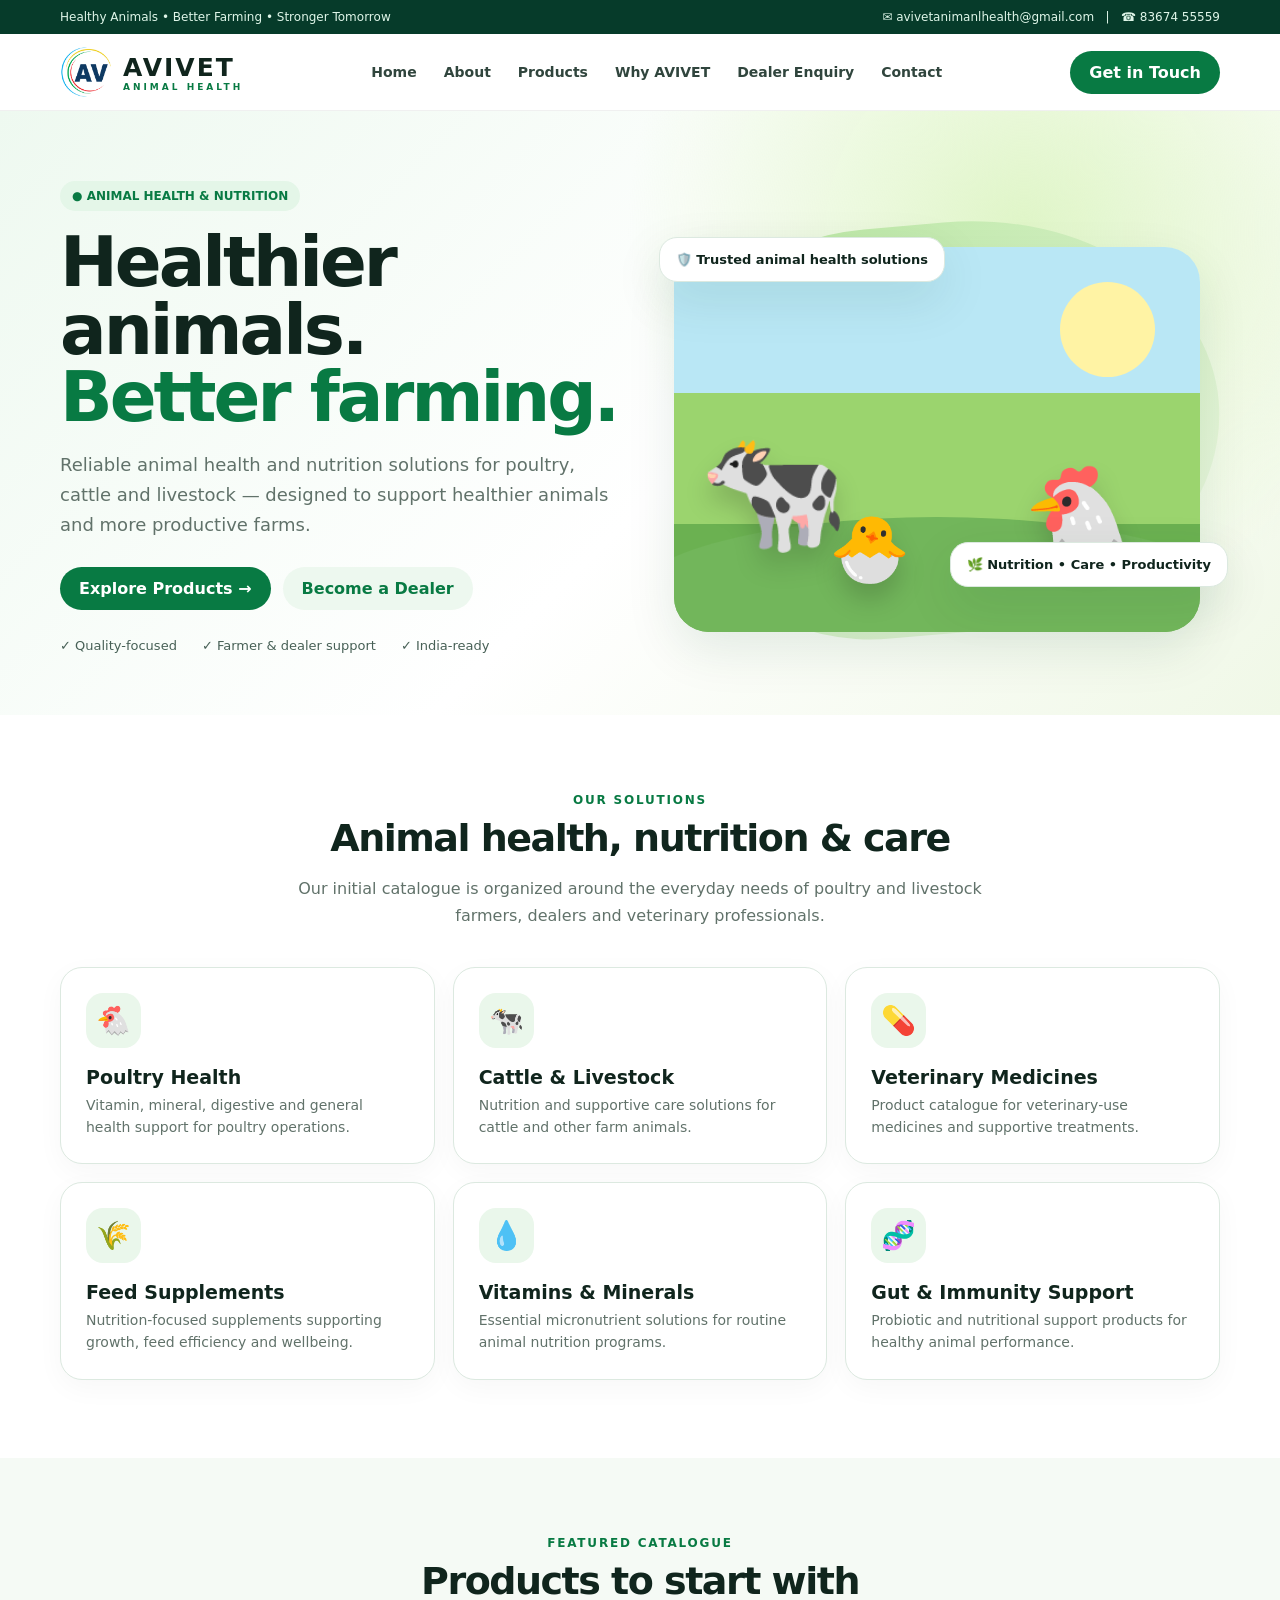
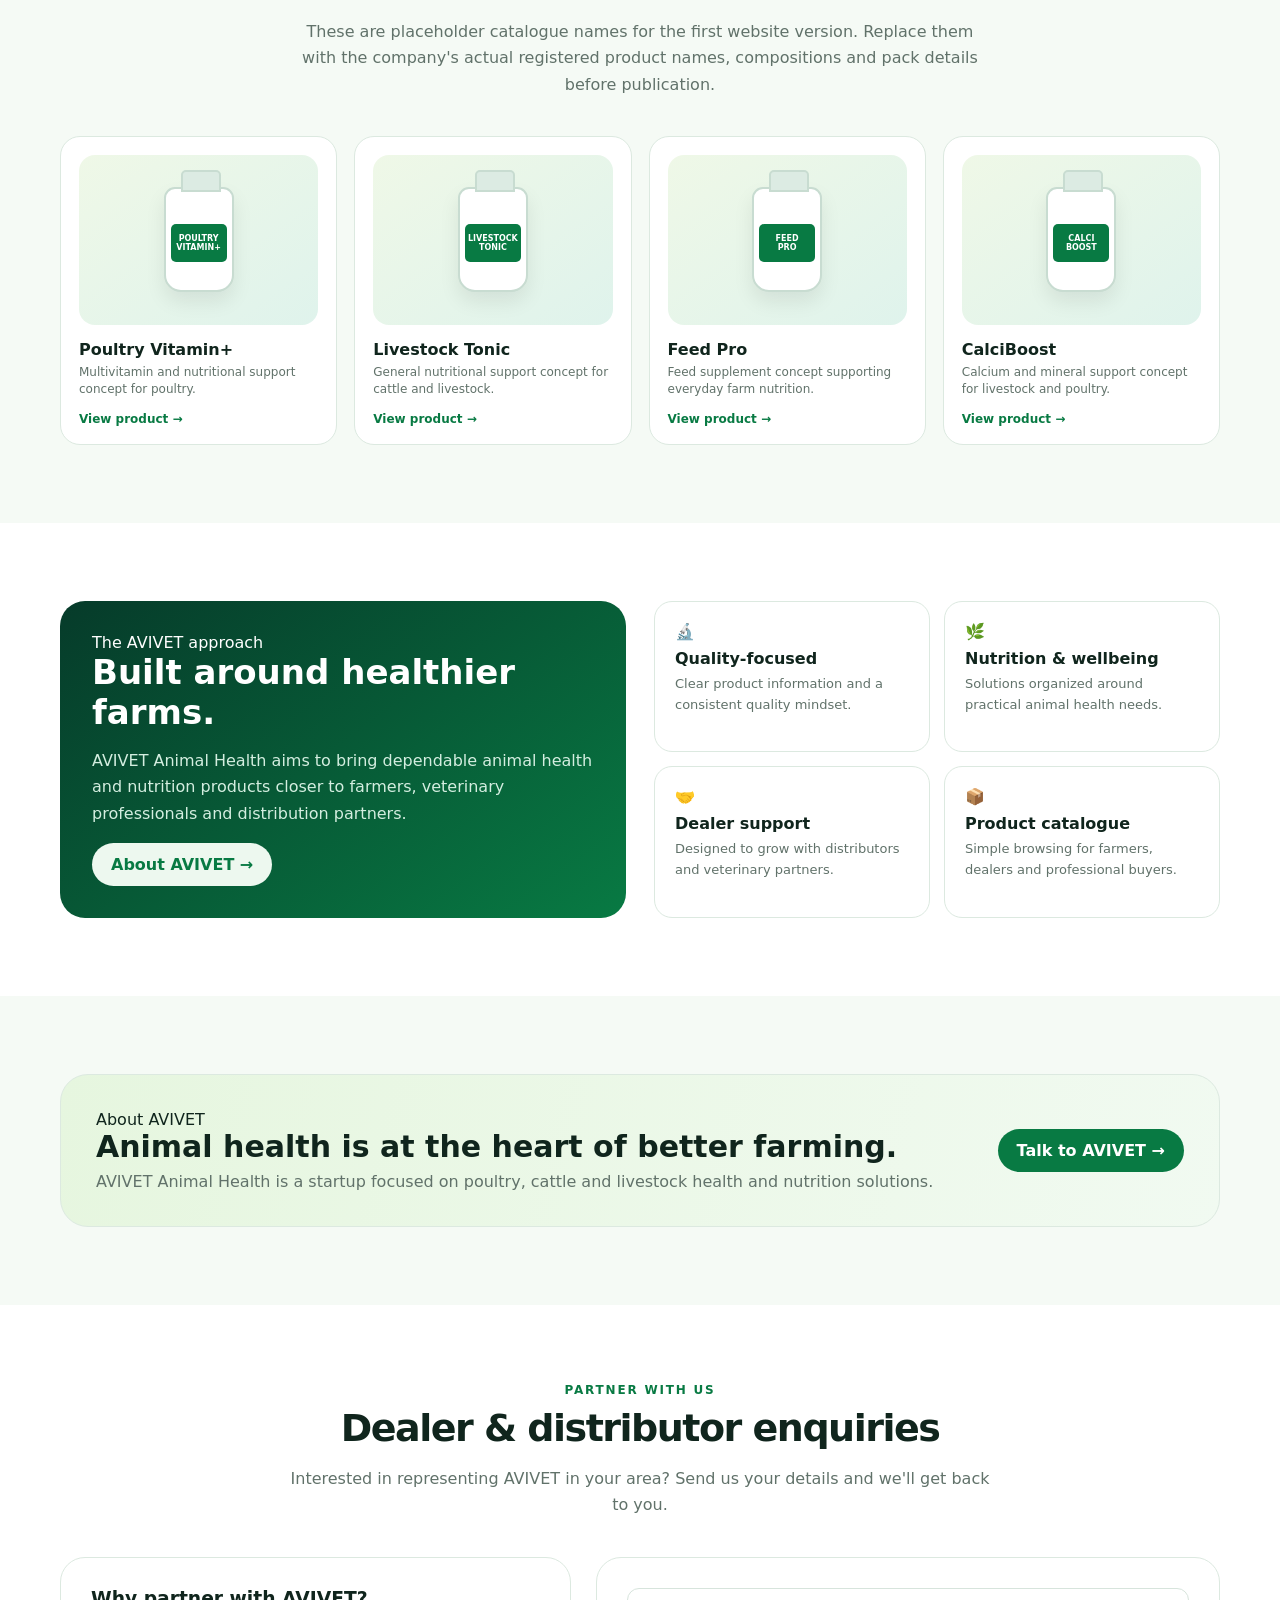
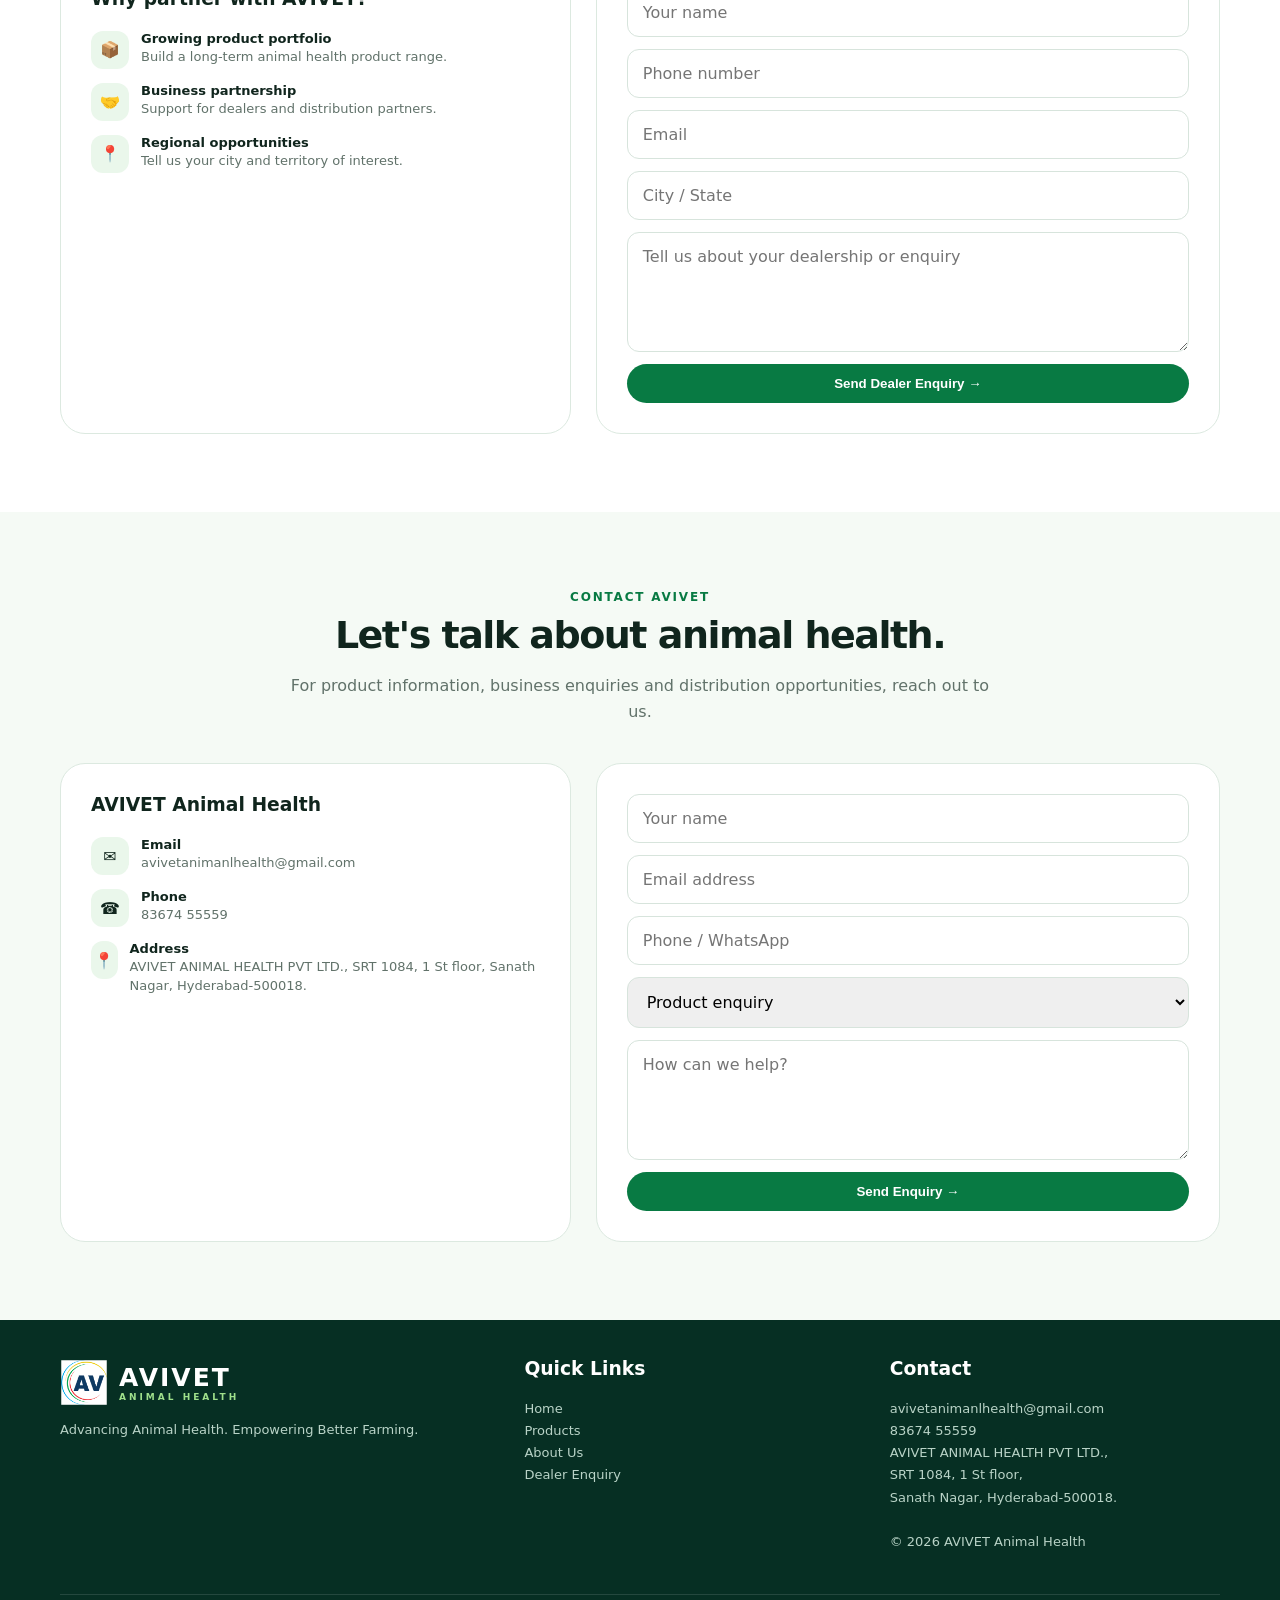
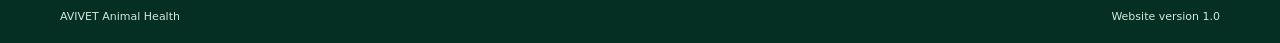
==== index.html @ c09e38e3 "first version of avivet" ====
<!doctype html>
<html lang="en">
<head>
<meta charset="utf-8" />
<meta name="viewport" content="width=device-width, initial-scale=1" />
<title>AVIVET Animal Health | Better Animal Health. Better Farming.</title>
<meta name="description" content="AVIVET Animal Health — veterinary and animal health solutions for poultry, cattle and livestock." />
<style>
:root{--green:#087a43;--deep:#063b2a;--lime:#8fcf45;--blue:#0b4775;--ink:#10251d;--muted:#61726a;--cream:#f5faf5;--white:#fff;--line:#dce9e0;--shadow:0 18px 50px rgba(9,65,40,.10)}
*{box-sizing:border-box}html{scroll-behavior:smooth}body{margin:0;font-family:Inter,ui-sans-serif,system-ui,-apple-system,Segoe UI,Roboto,Arial,sans-serif;color:var(--ink);background:#fff}a{text-decoration:none;color:inherit}.container{width:min(1160px,92%);margin:auto}.top{background:var(--deep);color:#dff6e9;font-size:12px}.top .container{height:34px;display:flex;justify-content:space-between;align-items:center}.nav{position:sticky;top:0;z-index:10;background:rgba(255,255,255,.94);backdrop-filter:blur(12px);border-bottom:1px solid rgba(0,0,0,.06)}.navin{height:76px;display:flex;align-items:center;justify-content:space-between}.brand{display:flex;align-items:center;gap:11px}.brand-logo{width:52px;height:52px;object-fit:contain;display:block}.brand-logo.footer{width:48px;height:48px}.mark{width:44px;height:44px;border-radius:14px;background:linear-gradient(135deg,var(--green),var(--lime));display:grid;place-items:center;color:#fff;font-weight:900;font-size:23px;box-shadow:0 8px 22px rgba(8,122,67,.25)}.brand b{font-size:25px;letter-spacing:2px}.brand small{display:block;color:var(--green);font-size:9px;letter-spacing:3px;font-weight:800}.links{display:flex;gap:27px;font-size:14px;font-weight:650;color:#30453d}.links a:hover{color:var(--green)}.btn{display:inline-flex;align-items:center;justify-content:center;padding:12px 19px;border-radius:999px;background:var(--green);color:#fff;font-weight:750;border:0;cursor:pointer}.btn.light{background:#edf8ef;color:var(--green)}.hero{background:radial-gradient(circle at 80% 20%,#dff5c7,transparent 35%),linear-gradient(135deg,#eef9f0,#fff 55%,#f0f8e7);padding:70px 0 62px;overflow:hidden}.hero-grid{display:grid;grid-template-columns:1.02fr .98fr;align-items:center;gap:45px}.eyebrow{display:inline-flex;gap:8px;align-items:center;background:#e4f6e8;color:var(--green);padding:8px 12px;border-radius:999px;font-size:12px;font-weight:800}.hero h1{font-size:clamp(42px,5.4vw,70px);line-height:.98;margin:18px 0 18px;letter-spacing:-3px}.hero h1 span{color:var(--green)}.hero p{font-size:18px;line-height:1.65;color:var(--muted);max-width:620px}.actions{display:flex;gap:12px;margin:28px 0}.trust{display:flex;gap:25px;margin-top:25px;color:#476056;font-size:13px}.trust span{display:flex;gap:7px;align-items:center}.visual{position:relative;min-height:430px}.orb{position:absolute;inset:20px 0 0 20px;border-radius:42% 58% 60% 40%;background:linear-gradient(145deg,#b9e8a2,#eff8e5);transform:rotate(-5deg)}.farm{position:absolute;inset:45px 20px 0 0;border-radius:35px;background:linear-gradient(180deg,#b9e7f5 0 38%,#9bd46e 38% 72%,#6bb151 72%);overflow:hidden;box-shadow:var(--shadow)}.sun{position:absolute;width:95px;height:95px;border-radius:50%;background:#fff3a4;right:45px;top:35px}.hill{position:absolute;left:-10%;right:-10%;height:180px;background:#72b65b;border-radius:50% 50% 0 0;bottom:-65px}.animal{position:absolute;filter:drop-shadow(0 16px 12px rgba(0,0,0,.16));font-size:120px}.cow{left:25px;bottom:70px}.chicken{right:70px;bottom:72px;font-size:85px}.calf{left:155px;bottom:45px;font-size:65px}.cardfloat{position:absolute;background:#fff;border:1px solid var(--line);border-radius:18px;padding:14px 16px;box-shadow:var(--shadow);font-size:13px;font-weight:750}.c1{left:-15px;top:35px}.c2{right:-8px;bottom:45px}.section{padding:78px 0}.section.alt{background:var(--cream)}.heading{text-align:center;max-width:700px;margin:0 auto 38px}.heading .ey{color:var(--green);font-size:12px;font-weight:850;letter-spacing:1.8px;text-transform:uppercase}.heading h2{font-size:38px;letter-spacing:-1.5px;margin:9px 0}.heading p{color:var(--muted);line-height:1.65}.cats{display:grid;grid-template-columns:repeat(3,1fr);gap:18px}.cat{padding:25px;border:1px solid var(--line);border-radius:22px;background:#fff;box-shadow:0 8px 28px rgba(0,0,0,.035);transition:.2s}.cat:hover{transform:translateY(-4px);box-shadow:var(--shadow)}.icon{width:55px;height:55px;border-radius:17px;display:grid;place-items:center;font-size:28px;background:#eaf7eb;margin-bottom:18px}.cat h3{margin:0 0 7px;font-size:19px}.cat p{margin:0;color:var(--muted);font-size:14px;line-height:1.55}.products{display:grid;grid-template-columns:repeat(4,1fr);gap:17px}.product{border:1px solid var(--line);border-radius:20px;padding:18px;background:#fff}.pack{height:170px;border-radius:16px;background:linear-gradient(145deg,#eff8e7,#dff3ec);display:grid;place-items:center;position:relative;overflow:hidden}.bottle{width:70px;height:105px;background:#fff;border:2px solid #c8dcd1;border-radius:11px 11px 17px 17px;position:relative;box-shadow:0 10px 20px rgba(0,0,0,.08)}.bottle:before{content:"";position:absolute;width:36px;height:18px;background:#dcebe3;border-radius:5px 5px 0 0;left:15px;top:-19px;border:2px solid #c8dcd1}.label{position:absolute;left:5px;right:5px;top:35px;height:38px;border-radius:5px;background:#087a43;color:#fff;font-size:8px;font-weight:900;display:grid;place-items:center;text-align:center}.product h4{margin:15px 0 5px}.product p{margin:0 0 13px;color:var(--muted);font-size:12px;line-height:1.45}.mini{font-size:12px;color:var(--green);font-weight:800}.why{display:grid;grid-template-columns:1fr 1fr;gap:28px;align-items:stretch}.whybox{padding:32px;border-radius:25px;background:linear-gradient(145deg,#063b2a,#087a43);color:#fff}.whybox h2{font-size:34px;margin:0 0 13px}.whybox p{color:#d4eee0;line-height:1.65}.benefits{display:grid;grid-template-columns:1fr 1fr;gap:14px}.benefit{background:#fff;border:1px solid var(--line);border-radius:18px;padding:20px}.benefit b{display:block;margin:8px 0 5px}.benefit span{color:var(--muted);font-size:13px;line-height:1.45}.cta{background:linear-gradient(105deg,#e6f6df,#f1faf1);border:1px solid var(--line);border-radius:28px;padding:35px;display:flex;align-items:center;justify-content:space-between;gap:25px}.cta h2{margin:0 0 8px;font-size:30px}.cta p{margin:0;color:var(--muted)}.contact{display:grid;grid-template-columns:.9fr 1.1fr;gap:25px}.contactbox{padding:30px;border:1px solid var(--line);border-radius:25px;background:#fff}.contactbox h3{margin-top:0}.details{display:grid;gap:14px;margin-top:22px}.detail{display:flex;gap:12px;align-items:flex-start}.detail .di{width:38px;height:38px;border-radius:12px;background:#eaf7eb;display:grid;place-items:center}.detail b{display:block;font-size:13px}.detail span{font-size:13px;color:var(--muted)}form{display:grid;gap:12px}input,textarea,select{width:100%;padding:14px 15px;border:1px solid #d7e4dc;border-radius:12px;font:inherit;outline:none}textarea{min-height:120px;resize:vertical}input:focus,textarea:focus,select:focus{border-color:var(--green)}footer{background:#062f23;color:#cfe8db;padding:38px 0 20px}.foot{display:grid;grid-template-columns:1.3fr 1fr 1fr;gap:35px}.foot h3{color:#fff;margin-top:0}.foot p,.foot a{font-size:13px;color:#b9d3c7;line-height:1.7}.bottom{border-top:1px solid rgba(255,255,255,.12);margin-top:28px;padding-top:15px;font-size:11px;display:flex;justify-content:space-between}@media(max-width:850px){.links{display:none}.hero-grid,.why,.contact{grid-template-columns:1fr}.visual{min-height:360px}.cats{grid-template-columns:1fr 1fr}.products{grid-template-columns:1fr 1fr}.foot{grid-template-columns:1fr 1fr}.hero{padding-top:45px}}@media(max-width:540px){.top .container{justify-content:center}.top .right{display:none}.cats,.products,.benefits,.foot{grid-template-columns:1fr}.navin{height:68px}.brand b{font-size:21px}.hero h1{font-size:45px}.actions{flex-direction:column}.trust{flex-direction:column;gap:10px}.visual{min-height:300px}.animal{font-size:90px}.cow{left:5px}.chicken{right:25px;font-size:65px}.cardfloat{font-size:11px}.cta{flex-direction:column;align-items:flex-start}}
</style>
</head>
<body>
<div class="top"><div class="container"><div>Healthy Animals • Better Farming • Stronger Tomorrow</div><div class="right">✉ avivetanimanlhealth@gmail.com &nbsp; | &nbsp; ☎ 83674 55559</div></div></div>
<nav class="nav"><div class="container navin"><a class="brand" href="#home"><img class="brand-logo" src="assets/avivet-logo.png" alt="AVIVET Animal Health logo"><div><b>AVIVET</b><small>ANIMAL HEALTH</small></div></a><div class="links"><a href="#home">Home</a><a href="#about">About</a><a href="#products">Products</a><a href="#why">Why AVIVET</a><a href="#dealer">Dealer Enquiry</a><a href="#contact">Contact</a></div><a class="btn" href="#contact">Get in Touch</a></div></nav>
<main id="home">
<section class="hero"><div class="container hero-grid"><div><div class="eyebrow">● ANIMAL HEALTH & NUTRITION</div><h1>Healthier animals.<br><span>Better farming.</span></h1><p>Reliable animal health and nutrition solutions for poultry, cattle and livestock — designed to support healthier animals and more productive farms.</p><div class="actions"><a class="btn" href="#products">Explore Products →</a><a class="btn light" href="#dealer">Become a Dealer</a></div><div class="trust"><span>✓ Quality-focused</span><span>✓ Farmer & dealer support</span><span>✓ India-ready</span></div></div><div class="visual"><div class="orb"></div><div class="farm"><div class="sun"></div><div class="hill"></div><div class="animal cow">🐄</div><div class="animal chicken">🐔</div><div class="animal calf">🐣</div></div><div class="cardfloat c1">🛡️ Trusted animal health solutions</div><div class="cardfloat c2">🌿 Nutrition • Care • Productivity</div></div></div></section>
<section class="section" id="products"><div class="container"><div class="heading"><div class="ey">Our Solutions</div><h2>Animal health, nutrition & care</h2><p>Our initial catalogue is organized around the everyday needs of poultry and livestock farmers, dealers and veterinary professionals.</p></div><div class="cats"><div class="cat"><div class="icon">🐔</div><h3>Poultry Health</h3><p>Vitamin, mineral, digestive and general health support for poultry operations.</p></div><div class="cat"><div class="icon">🐄</div><h3>Cattle & Livestock</h3><p>Nutrition and supportive care solutions for cattle and other farm animals.</p></div><div class="cat"><div class="icon">💊</div><h3>Veterinary Medicines</h3><p>Product catalogue for veterinary-use medicines and supportive treatments.</p></div><div class="cat"><div class="icon">🌾</div><h3>Feed Supplements</h3><p>Nutrition-focused supplements supporting growth, feed efficiency and wellbeing.</p></div><div class="cat"><div class="icon">💧</div><h3>Vitamins & Minerals</h3><p>Essential micronutrient solutions for routine animal nutrition programs.</p></div><div class="cat"><div class="icon">🧬</div><h3>Gut & Immunity Support</h3><p>Probiotic and nutritional support products for healthy animal performance.</p></div></div></div></section>
<section class="section alt"><div class="container"><div class="heading"><div class="ey">Featured Catalogue</div><h2>Products to start with</h2><p>These are placeholder catalogue names for the first website version. Replace them with the company's actual registered product names, compositions and pack details before publication.</p></div><div class="products"><div class="product"><div class="pack"><div class="bottle"><div class="label">POULTRY<br>VITAMIN+</div></div></div><h4>Poultry Vitamin+</h4><p>Multivitamin and nutritional support concept for poultry.</p><div class="mini">View product →</div></div><div class="product"><div class="pack"><div class="bottle"><div class="label">LIVESTOCK<br>TONIC</div></div></div><h4>Livestock Tonic</h4><p>General nutritional support concept for cattle and livestock.</p><div class="mini">View product →</div></div><div class="product"><div class="pack"><div class="bottle"><div class="label">FEED<br>PRO</div></div></div><h4>Feed Pro</h4><p>Feed supplement concept supporting everyday farm nutrition.</p><div class="mini">View product →</div></div><div class="product"><div class="pack"><div class="bottle"><div class="label">CALCI<br>BOOST</div></div></div><h4>CalciBoost</h4><p>Calcium and mineral support concept for livestock and poultry.</p><div class="mini">View product →</div></div></div></div></section>
<section class="section" id="why"><div class="container why"><div class="whybox"><div class="ey">The AVIVET approach</div><h2>Built around healthier farms.</h2><p>AVIVET Animal Health aims to bring dependable animal health and nutrition products closer to farmers, veterinary professionals and distribution partners.</p><a class="btn light" href="#about">About AVIVET →</a></div><div class="benefits"><div class="benefit"><div>🔬</div><b>Quality-focused</b><span>Clear product information and a consistent quality mindset.</span></div><div class="benefit"><div>🌿</div><b>Nutrition & wellbeing</b><span>Solutions organized around practical animal health needs.</span></div><div class="benefit"><div>🤝</div><b>Dealer support</b><span>Designed to grow with distributors and veterinary partners.</span></div><div class="benefit"><div>📦</div><b>Product catalogue</b><span>Simple browsing for farmers, dealers and professional buyers.</span></div></div></div></section>
<section class="section alt" id="about"><div class="container"><div class="cta"><div><div class="ey">About AVIVET</div><h2>Animal health is at the heart of better farming.</h2><p>AVIVET Animal Health is a startup focused on poultry, cattle and livestock health and nutrition solutions.</p></div><a class="btn" href="#contact">Talk to AVIVET →</a></div></div></section>
<section class="section" id="dealer"><div class="container"><div class="heading"><div class="ey">Partner With Us</div><h2>Dealer & distributor enquiries</h2><p>Interested in representing AVIVET in your area? Send us your details and we'll get back to you.</p></div><div class="contact"><div class="contactbox"><h3>Why partner with AVIVET?</h3><div class="details"><div class="detail"><div class="di">📦</div><div><b>Growing product portfolio</b><span>Build a long-term animal health product range.</span></div></div><div class="detail"><div class="di">🤝</div><div><b>Business partnership</b><span>Support for dealers and distribution partners.</span></div></div><div class="detail"><div class="di">📍</div><div><b>Regional opportunities</b><span>Tell us your city and territory of interest.</span></div></div></div></div><div class="contactbox"><form onsubmit="sendMail(event,'Dealer Enquiry')"><input required placeholder="Your name"/><input required type="tel" placeholder="Phone number"/><input required type="email" placeholder="Email"/><input placeholder="City / State"/><textarea required placeholder="Tell us about your dealership or enquiry"></textarea><button class="btn" type="submit">Send Dealer Enquiry →</button></form></div></div></div></section>
<section class="section alt" id="contact"><div class="container"><div class="heading"><div class="ey">Contact AVIVET</div><h2>Let's talk about animal health.</h2><p>For product information, business enquiries and distribution opportunities, reach out to us.</p></div><div class="contact"><div class="contactbox"><h3>AVIVET Animal Health</h3><div class="details"><div class="detail"><div class="di">✉</div><div><b>Email</b><span>avivetanimanlhealth@gmail.com</span></div></div><div class="detail"><div class="di">☎</div><div><b>Phone</b><span>83674 55559</span></div></div><div class="detail"><div class="di">📍</div><div><b>Address</b><span>AVIVET ANIMAL HEALTH PVT LTD., SRT 1084, 1 St floor, Sanath Nagar, Hyderabad-500018.</span></div></div></div></div><div class="contactbox"><form onsubmit="sendMail(event,'Website Enquiry')"><input required placeholder="Your name"/><input type="email" required placeholder="Email address"/><input placeholder="Phone / WhatsApp"/><select><option>Product enquiry</option><option>Dealer / Distributor enquiry</option><option>General enquiry</option></select><textarea required placeholder="How can we help?"></textarea><button class="btn" type="submit">Send Enquiry →</button></form></div></div></div></section>
</main>
<footer><div class="container foot"><div><div class="brand"><img class="brand-logo footer" src="assets/avivet-logo.png" alt="AVIVET Animal Health logo"><div><b style="color:#fff">AVIVET</b><small style="color:#9fe08b">ANIMAL HEALTH</small></div></div><p>Advancing Animal Health. Empowering Better Farming.</p></div><div><h3>Quick Links</h3><p><a href="#home">Home</a><br><a href="#products">Products</a><br><a href="#about">About Us</a><br><a href="#dealer">Dealer Enquiry</a></p></div><div><h3>Contact</h3><p>avivetanimanlhealth@gmail.com<br>83674 55559<br>AVIVET ANIMAL HEALTH PVT LTD.,<br>SRT 1084, 1 St floor,<br>Sanath Nagar, Hyderabad-500018.<br><br>© 2026 AVIVET Animal Health</p></div></div><div class="container bottom"><span>AVIVET Animal Health</span><span>Website version 1.0</span></div></footer>
<script>function sendMail(e,subject){e.preventDefault();const f=e.target;const vals=[...f.querySelectorAll('input,select,textarea')].map(x=>x.value.trim()).filter(Boolean);const body=encodeURIComponent(vals.join('\n'));window.location.href='mailto:avivetanimanlhealth@gmail.com?subject='+encodeURIComponent(subject)+'&body='+body}</script>
</body></html>
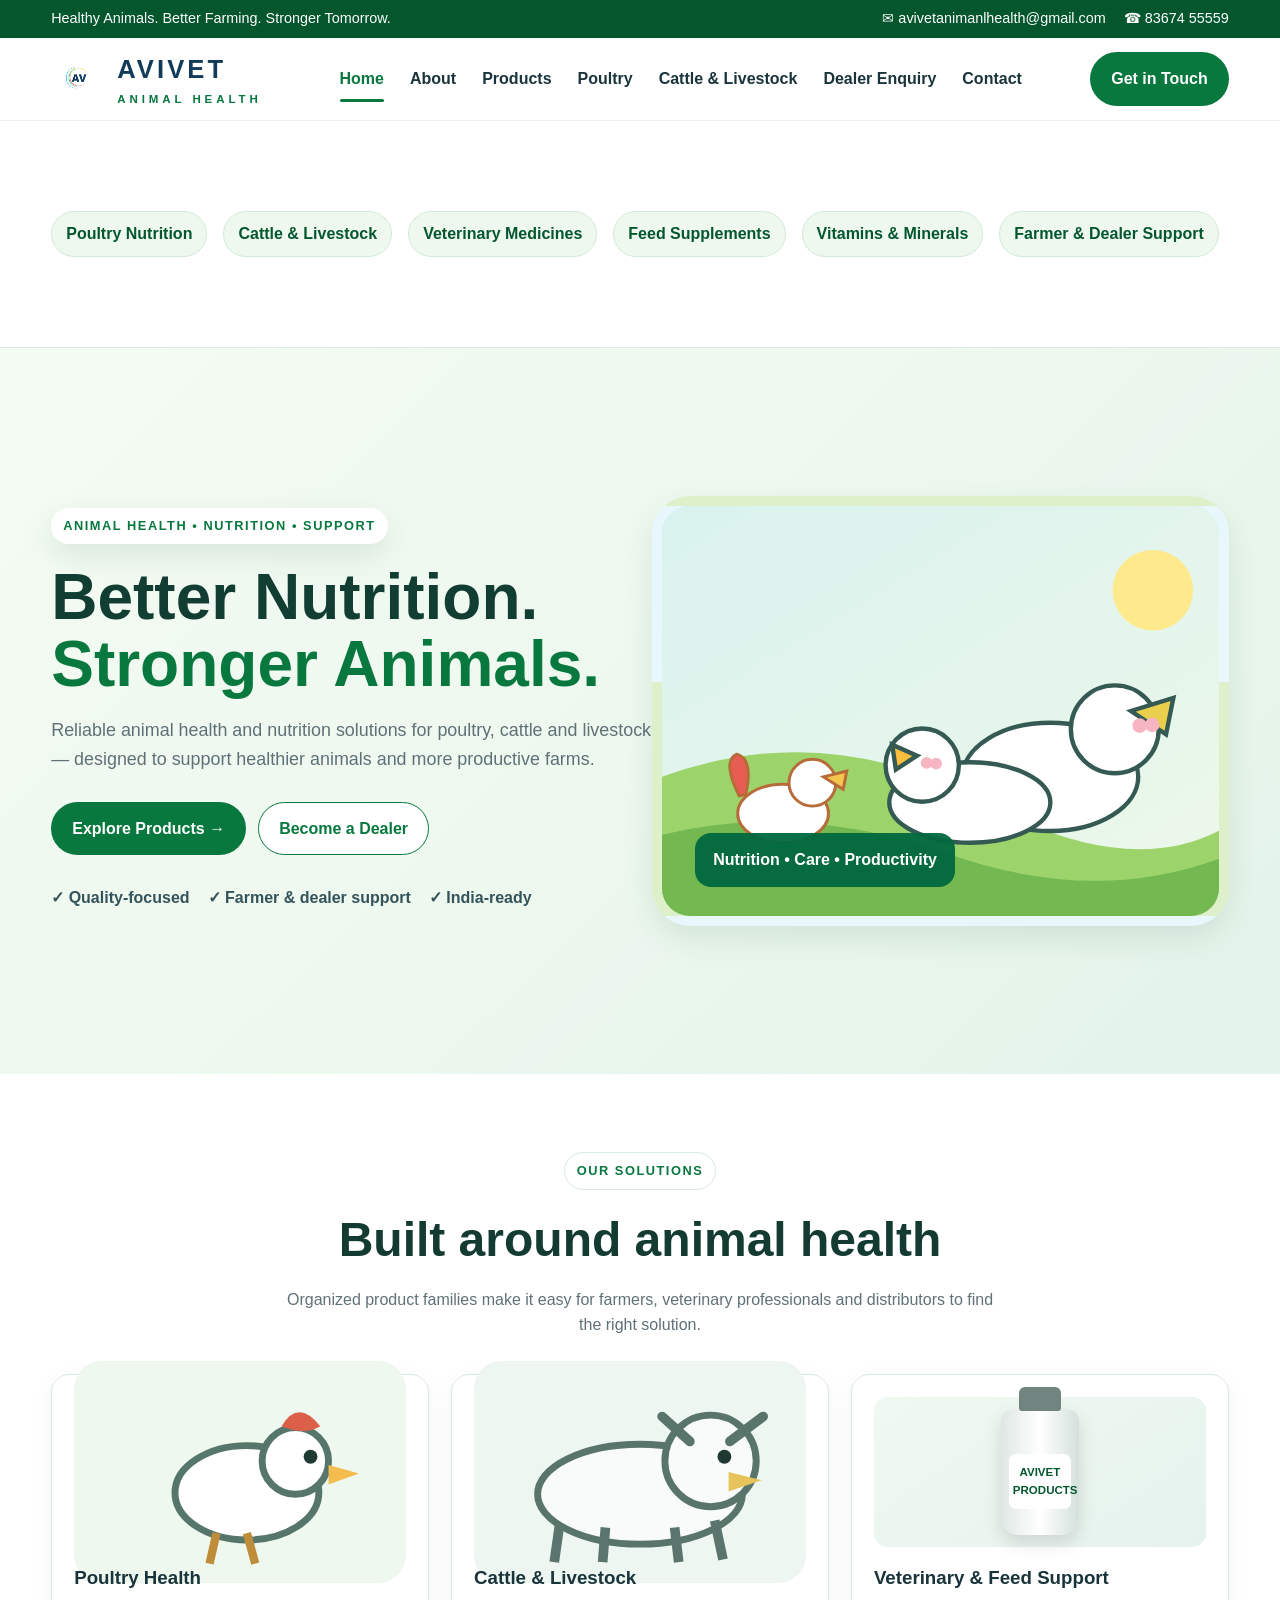
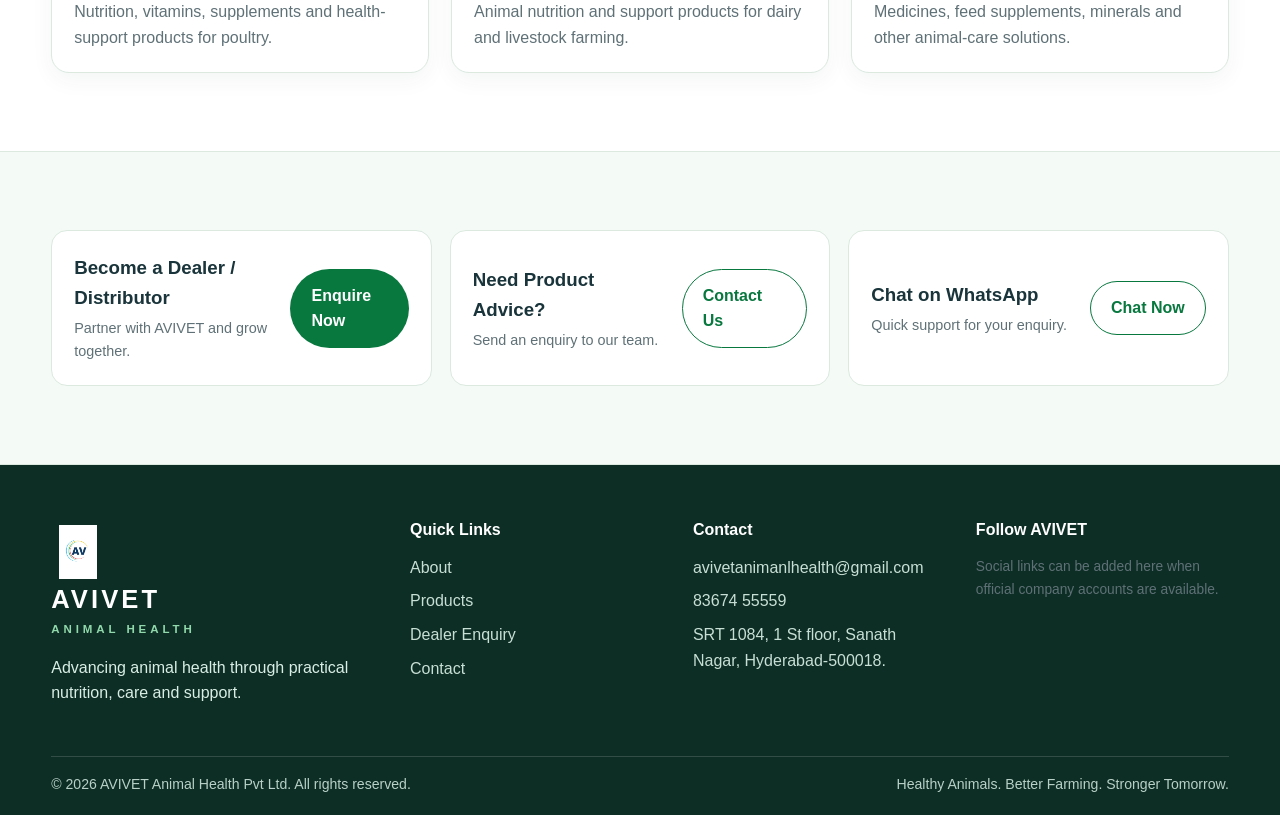
==== commit a2e4a1df: "long term model structure" ====
--- a/index.html
+++ b/index.html
@@ -1,27 +1,8 @@
-<!doctype html>
-<html lang="en">
-<head>
-<meta charset="utf-8" />
-<meta name="viewport" content="width=device-width, initial-scale=1" />
-<title>AVIVET Animal Health | Better Animal Health. Better Farming.</title>
-<meta name="description" content="AVIVET Animal Health — veterinary and animal health solutions for poultry, cattle and livestock." />
-<style>
-:root{--green:#087a43;--deep:#063b2a;--lime:#8fcf45;--blue:#0b4775;--ink:#10251d;--muted:#61726a;--cream:#f5faf5;--white:#fff;--line:#dce9e0;--shadow:0 18px 50px rgba(9,65,40,.10)}
-*{box-sizing:border-box}html{scroll-behavior:smooth}body{margin:0;font-family:Inter,ui-sans-serif,system-ui,-apple-system,Segoe UI,Roboto,Arial,sans-serif;color:var(--ink);background:#fff}a{text-decoration:none;color:inherit}.container{width:min(1160px,92%);margin:auto}.top{background:var(--deep);color:#dff6e9;font-size:12px}.top .container{height:34px;display:flex;justify-content:space-between;align-items:center}.nav{position:sticky;top:0;z-index:10;background:rgba(255,255,255,.94);backdrop-filter:blur(12px);border-bottom:1px solid rgba(0,0,0,.06)}.navin{height:76px;display:flex;align-items:center;justify-content:space-between}.brand{display:flex;align-items:center;gap:11px}.brand-logo{width:52px;height:52px;object-fit:contain;display:block}.brand-logo.footer{width:48px;height:48px}.mark{width:44px;height:44px;border-radius:14px;background:linear-gradient(135deg,var(--green),var(--lime));display:grid;place-items:center;color:#fff;font-weight:900;font-size:23px;box-shadow:0 8px 22px rgba(8,122,67,.25)}.brand b{font-size:25px;letter-spacing:2px}.brand small{display:block;color:var(--green);font-size:9px;letter-spacing:3px;font-weight:800}.links{display:flex;gap:27px;font-size:14px;font-weight:650;color:#30453d}.links a:hover{color:var(--green)}.btn{display:inline-flex;align-items:center;justify-content:center;padding:12px 19px;border-radius:999px;background:var(--green);color:#fff;font-weight:750;border:0;cursor:pointer}.btn.light{background:#edf8ef;color:var(--green)}.hero{background:radial-gradient(circle at 80% 20%,#dff5c7,transparent 35%),linear-gradient(135deg,#eef9f0,#fff 55%,#f0f8e7);padding:70px 0 62px;overflow:hidden}.hero-grid{display:grid;grid-template-columns:1.02fr .98fr;align-items:center;gap:45px}.eyebrow{display:inline-flex;gap:8px;align-items:center;background:#e4f6e8;color:var(--green);padding:8px 12px;border-radius:999px;font-size:12px;font-weight:800}.hero h1{font-size:clamp(42px,5.4vw,70px);line-height:.98;margin:18px 0 18px;letter-spacing:-3px}.hero h1 span{color:var(--green)}.hero p{font-size:18px;line-height:1.65;color:var(--muted);max-width:620px}.actions{display:flex;gap:12px;margin:28px 0}.trust{display:flex;gap:25px;margin-top:25px;color:#476056;font-size:13px}.trust span{display:flex;gap:7px;align-items:center}.visual{position:relative;min-height:430px}.orb{position:absolute;inset:20px 0 0 20px;border-radius:42% 58% 60% 40%;background:linear-gradient(145deg,#b9e8a2,#eff8e5);transform:rotate(-5deg)}.farm{position:absolute;inset:45px 20px 0 0;border-radius:35px;background:linear-gradient(180deg,#b9e7f5 0 38%,#9bd46e 38% 72%,#6bb151 72%);overflow:hidden;box-shadow:var(--shadow)}.sun{position:absolute;width:95px;height:95px;border-radius:50%;background:#fff3a4;right:45px;top:35px}.hill{position:absolute;left:-10%;right:-10%;height:180px;background:#72b65b;border-radius:50% 50% 0 0;bottom:-65px}.animal{position:absolute;filter:drop-shadow(0 16px 12px rgba(0,0,0,.16));font-size:120px}.cow{left:25px;bottom:70px}.chicken{right:70px;bottom:72px;font-size:85px}.calf{left:155px;bottom:45px;font-size:65px}.cardfloat{position:absolute;background:#fff;border:1px solid var(--line);border-radius:18px;padding:14px 16px;box-shadow:var(--shadow);font-size:13px;font-weight:750}.c1{left:-15px;top:35px}.c2{right:-8px;bottom:45px}.section{padding:78px 0}.section.alt{background:var(--cream)}.heading{text-align:center;max-width:700px;margin:0 auto 38px}.heading .ey{color:var(--green);font-size:12px;font-weight:850;letter-spacing:1.8px;text-transform:uppercase}.heading h2{font-size:38px;letter-spacing:-1.5px;margin:9px 0}.heading p{color:var(--muted);line-height:1.65}.cats{display:grid;grid-template-columns:repeat(3,1fr);gap:18px}.cat{padding:25px;border:1px solid var(--line);border-radius:22px;background:#fff;box-shadow:0 8px 28px rgba(0,0,0,.035);transition:.2s}.cat:hover{transform:translateY(-4px);box-shadow:var(--shadow)}.icon{width:55px;height:55px;border-radius:17px;display:grid;place-items:center;font-size:28px;background:#eaf7eb;margin-bottom:18px}.cat h3{margin:0 0 7px;font-size:19px}.cat p{margin:0;color:var(--muted);font-size:14px;line-height:1.55}.products{display:grid;grid-template-columns:repeat(4,1fr);gap:17px}.product{border:1px solid var(--line);border-radius:20px;padding:18px;background:#fff}.pack{height:170px;border-radius:16px;background:linear-gradient(145deg,#eff8e7,#dff3ec);display:grid;place-items:center;position:relative;overflow:hidden}.bottle{width:70px;height:105px;background:#fff;border:2px solid #c8dcd1;border-radius:11px 11px 17px 17px;position:relative;box-shadow:0 10px 20px rgba(0,0,0,.08)}.bottle:before{content:"";position:absolute;width:36px;height:18px;background:#dcebe3;border-radius:5px 5px 0 0;left:15px;top:-19px;border:2px solid #c8dcd1}.label{position:absolute;left:5px;right:5px;top:35px;height:38px;border-radius:5px;background:#087a43;color:#fff;font-size:8px;font-weight:900;display:grid;place-items:center;text-align:center}.product h4{margin:15px 0 5px}.product p{margin:0 0 13px;color:var(--muted);font-size:12px;line-height:1.45}.mini{font-size:12px;color:var(--green);font-weight:800}.why{display:grid;grid-template-columns:1fr 1fr;gap:28px;align-items:stretch}.whybox{padding:32px;border-radius:25px;background:linear-gradient(145deg,#063b2a,#087a43);color:#fff}.whybox h2{font-size:34px;margin:0 0 13px}.whybox p{color:#d4eee0;line-height:1.65}.benefits{display:grid;grid-template-columns:1fr 1fr;gap:14px}.benefit{background:#fff;border:1px solid var(--line);border-radius:18px;padding:20px}.benefit b{display:block;margin:8px 0 5px}.benefit span{color:var(--muted);font-size:13px;line-height:1.45}.cta{background:linear-gradient(105deg,#e6f6df,#f1faf1);border:1px solid var(--line);border-radius:28px;padding:35px;display:flex;align-items:center;justify-content:space-between;gap:25px}.cta h2{margin:0 0 8px;font-size:30px}.cta p{margin:0;color:var(--muted)}.contact{display:grid;grid-template-columns:.9fr 1.1fr;gap:25px}.contactbox{padding:30px;border:1px solid var(--line);border-radius:25px;background:#fff}.contactbox h3{margin-top:0}.details{display:grid;gap:14px;margin-top:22px}.detail{display:flex;gap:12px;align-items:flex-start}.detail .di{width:38px;height:38px;border-radius:12px;background:#eaf7eb;display:grid;place-items:center}.detail b{display:block;font-size:13px}.detail span{font-size:13px;color:var(--muted)}form{display:grid;gap:12px}input,textarea,select{width:100%;padding:14px 15px;border:1px solid #d7e4dc;border-radius:12px;font:inherit;outline:none}textarea{min-height:120px;resize:vertical}input:focus,textarea:focus,select:focus{border-color:var(--green)}footer{background:#062f23;color:#cfe8db;padding:38px 0 20px}.foot{display:grid;grid-template-columns:1.3fr 1fr 1fr;gap:35px}.foot h3{color:#fff;margin-top:0}.foot p,.foot a{font-size:13px;color:#b9d3c7;line-height:1.7}.bottom{border-top:1px solid rgba(255,255,255,.12);margin-top:28px;padding-top:15px;font-size:11px;display:flex;justify-content:space-between}@media(max-width:850px){.links{display:none}.hero-grid,.why,.contact{grid-template-columns:1fr}.visual{min-height:360px}.cats{grid-template-columns:1fr 1fr}.products{grid-template-columns:1fr 1fr}.foot{grid-template-columns:1fr 1fr}.hero{padding-top:45px}}@media(max-width:540px){.top .container{justify-content:center}.top .right{display:none}.cats,.products,.benefits,.foot{grid-template-columns:1fr}.navin{height:68px}.brand b{font-size:21px}.hero h1{font-size:45px}.actions{flex-direction:column}.trust{flex-direction:column;gap:10px}.visual{min-height:300px}.animal{font-size:90px}.cow{left:5px}.chicken{right:25px;font-size:65px}.cardfloat{font-size:11px}.cta{flex-direction:column;align-items:flex-start}}
-</style>
-</head>
-<body>
-<div class="top"><div class="container"><div>Healthy Animals • Better Farming • Stronger Tomorrow</div><div class="right">✉ avivetanimanlhealth@gmail.com &nbsp; | &nbsp; ☎ 83674 55559</div></div></div>
-<nav class="nav"><div class="container navin"><a class="brand" href="#home"><img class="brand-logo" src="assets/avivet-logo.png" alt="AVIVET Animal Health logo"><div><b>AVIVET</b><small>ANIMAL HEALTH</small></div></a><div class="links"><a href="#home">Home</a><a href="#about">About</a><a href="#products">Products</a><a href="#why">Why AVIVET</a><a href="#dealer">Dealer Enquiry</a><a href="#contact">Contact</a></div><a class="btn" href="#contact">Get in Touch</a></div></nav>
-<main id="home">
-<section class="hero"><div class="container hero-grid"><div><div class="eyebrow">● ANIMAL HEALTH & NUTRITION</div><h1>Healthier animals.<br><span>Better farming.</span></h1><p>Reliable animal health and nutrition solutions for poultry, cattle and livestock — designed to support healthier animals and more productive farms.</p><div class="actions"><a class="btn" href="#products">Explore Products →</a><a class="btn light" href="#dealer">Become a Dealer</a></div><div class="trust"><span>✓ Quality-focused</span><span>✓ Farmer & dealer support</span><span>✓ India-ready</span></div></div><div class="visual"><div class="orb"></div><div class="farm"><div class="sun"></div><div class="hill"></div><div class="animal cow">🐄</div><div class="animal chicken">🐔</div><div class="animal calf">🐣</div></div><div class="cardfloat c1">🛡️ Trusted animal health solutions</div><div class="cardfloat c2">🌿 Nutrition • Care • Productivity</div></div></div></section>
-<section class="section" id="products"><div class="container"><div class="heading"><div class="ey">Our Solutions</div><h2>Animal health, nutrition & care</h2><p>Our initial catalogue is organized around the everyday needs of poultry and livestock farmers, dealers and veterinary professionals.</p></div><div class="cats"><div class="cat"><div class="icon">🐔</div><h3>Poultry Health</h3><p>Vitamin, mineral, digestive and general health support for poultry operations.</p></div><div class="cat"><div class="icon">🐄</div><h3>Cattle & Livestock</h3><p>Nutrition and supportive care solutions for cattle and other farm animals.</p></div><div class="cat"><div class="icon">💊</div><h3>Veterinary Medicines</h3><p>Product catalogue for veterinary-use medicines and supportive treatments.</p></div><div class="cat"><div class="icon">🌾</div><h3>Feed Supplements</h3><p>Nutrition-focused supplements supporting growth, feed efficiency and wellbeing.</p></div><div class="cat"><div class="icon">💧</div><h3>Vitamins & Minerals</h3><p>Essential micronutrient solutions for routine animal nutrition programs.</p></div><div class="cat"><div class="icon">🧬</div><h3>Gut & Immunity Support</h3><p>Probiotic and nutritional support products for healthy animal performance.</p></div></div></div></section>
-<section class="section alt"><div class="container"><div class="heading"><div class="ey">Featured Catalogue</div><h2>Products to start with</h2><p>These are placeholder catalogue names for the first website version. Replace them with the company's actual registered product names, compositions and pack details before publication.</p></div><div class="products"><div class="product"><div class="pack"><div class="bottle"><div class="label">POULTRY<br>VITAMIN+</div></div></div><h4>Poultry Vitamin+</h4><p>Multivitamin and nutritional support concept for poultry.</p><div class="mini">View product →</div></div><div class="product"><div class="pack"><div class="bottle"><div class="label">LIVESTOCK<br>TONIC</div></div></div><h4>Livestock Tonic</h4><p>General nutritional support concept for cattle and livestock.</p><div class="mini">View product →</div></div><div class="product"><div class="pack"><div class="bottle"><div class="label">FEED<br>PRO</div></div></div><h4>Feed Pro</h4><p>Feed supplement concept supporting everyday farm nutrition.</p><div class="mini">View product →</div></div><div class="product"><div class="pack"><div class="bottle"><div class="label">CALCI<br>BOOST</div></div></div><h4>CalciBoost</h4><p>Calcium and mineral support concept for livestock and poultry.</p><div class="mini">View product →</div></div></div></div></section>
-<section class="section" id="why"><div class="container why"><div class="whybox"><div class="ey">The AVIVET approach</div><h2>Built around healthier farms.</h2><p>AVIVET Animal Health aims to bring dependable animal health and nutrition products closer to farmers, veterinary professionals and distribution partners.</p><a class="btn light" href="#about">About AVIVET →</a></div><div class="benefits"><div class="benefit"><div>🔬</div><b>Quality-focused</b><span>Clear product information and a consistent quality mindset.</span></div><div class="benefit"><div>🌿</div><b>Nutrition & wellbeing</b><span>Solutions organized around practical animal health needs.</span></div><div class="benefit"><div>🤝</div><b>Dealer support</b><span>Designed to grow with distributors and veterinary partners.</span></div><div class="benefit"><div>📦</div><b>Product catalogue</b><span>Simple browsing for farmers, dealers and professional buyers.</span></div></div></div></section>
-<section class="section alt" id="about"><div class="container"><div class="cta"><div><div class="ey">About AVIVET</div><h2>Animal health is at the heart of better farming.</h2><p>AVIVET Animal Health is a startup focused on poultry, cattle and livestock health and nutrition solutions.</p></div><a class="btn" href="#contact">Talk to AVIVET →</a></div></div></section>
-<section class="section" id="dealer"><div class="container"><div class="heading"><div class="ey">Partner With Us</div><h2>Dealer & distributor enquiries</h2><p>Interested in representing AVIVET in your area? Send us your details and we'll get back to you.</p></div><div class="contact"><div class="contactbox"><h3>Why partner with AVIVET?</h3><div class="details"><div class="detail"><div class="di">📦</div><div><b>Growing product portfolio</b><span>Build a long-term animal health product range.</span></div></div><div class="detail"><div class="di">🤝</div><div><b>Business partnership</b><span>Support for dealers and distribution partners.</span></div></div><div class="detail"><div class="di">📍</div><div><b>Regional opportunities</b><span>Tell us your city and territory of interest.</span></div></div></div></div><div class="contactbox"><form onsubmit="sendMail(event,'Dealer Enquiry')"><input required placeholder="Your name"/><input required type="tel" placeholder="Phone number"/><input required type="email" placeholder="Email"/><input placeholder="City / State"/><textarea required placeholder="Tell us about your dealership or enquiry"></textarea><button class="btn" type="submit">Send Dealer Enquiry →</button></form></div></div></div></section>
-<section class="section alt" id="contact"><div class="container"><div class="heading"><div class="ey">Contact AVIVET</div><h2>Let's talk about animal health.</h2><p>For product information, business enquiries and distribution opportunities, reach out to us.</p></div><div class="contact"><div class="contactbox"><h3>AVIVET Animal Health</h3><div class="details"><div class="detail"><div class="di">✉</div><div><b>Email</b><span>avivetanimanlhealth@gmail.com</span></div></div><div class="detail"><div class="di">☎</div><div><b>Phone</b><span>83674 55559</span></div></div><div class="detail"><div class="di">📍</div><div><b>Address</b><span>AVIVET ANIMAL HEALTH PVT LTD., SRT 1084, 1 St floor, Sanath Nagar, Hyderabad-500018.</span></div></div></div></div><div class="contactbox"><form onsubmit="sendMail(event,'Website Enquiry')"><input required placeholder="Your name"/><input type="email" required placeholder="Email address"/><input placeholder="Phone / WhatsApp"/><select><option>Product enquiry</option><option>Dealer / Distributor enquiry</option><option>General enquiry</option></select><textarea required placeholder="How can we help?"></textarea><button class="btn" type="submit">Send Enquiry →</button></form></div></div></div></section>
-</main>
-<footer><div class="container foot"><div><div class="brand"><img class="brand-logo footer" src="assets/avivet-logo.png" alt="AVIVET Animal Health logo"><div><b style="color:#fff">AVIVET</b><small style="color:#9fe08b">ANIMAL HEALTH</small></div></div><p>Advancing Animal Health. Empowering Better Farming.</p></div><div><h3>Quick Links</h3><p><a href="#home">Home</a><br><a href="#products">Products</a><br><a href="#about">About Us</a><br><a href="#dealer">Dealer Enquiry</a></p></div><div><h3>Contact</h3><p>avivetanimanlhealth@gmail.com<br>83674 55559<br>AVIVET ANIMAL HEALTH PVT LTD.,<br>SRT 1084, 1 St floor,<br>Sanath Nagar, Hyderabad-500018.<br><br>© 2026 AVIVET Animal Health</p></div></div><div class="container bottom"><span>AVIVET Animal Health</span><span>Website version 1.0</span></div></footer>
-<script>function sendMail(e,subject){e.preventDefault();const f=e.target;const vals=[...f.querySelectorAll('input,select,textarea')].map(x=>x.value.trim()).filter(Boolean);const body=encodeURIComponent(vals.join('\n'));window.location.href='mailto:avivetanimanlhealth@gmail.com?subject='+encodeURIComponent(subject)+'&body='+body}</script>
-</body></html>
+<!doctype html><html lang="en"><head><meta charset="utf-8"><meta name="viewport" content="width=device-width,initial-scale=1"><title>AVIVET Animal Health | Poultry, Cattle & Livestock Solutions</title><meta name="description" content="AVIVET Animal Health provides animal health and nutrition solutions for poultry, cattle and livestock."><link rel="icon" href="assets/images/favicon.png"><link rel="stylesheet" href="assets/css/style.css"></head><body>
+<div class="topbar"><div class="container"><div>Healthy Animals. Better Farming. Stronger Tomorrow.</div><div class="topbar-contact"><span>✉ avivetanimanlhealth@gmail.com</span><span>☎ 83674 55559</span></div></div></div>
+<header class="site-header"><nav class="container nav"><a class="brand" href="index.html"><img src="assets/images/avivet-logo.png" alt="AVIVET logo"><div class="brand-text"><strong>AVIVET</strong><span>ANIMAL HEALTH</span></div></a><button class="menu-btn" aria-label="Toggle menu">☰</button><div class="nav-links"><a data-current href="index.html">Home</a><a href="about.html">About</a><a href="products.html">Products</a><a href="poultry.html">Poultry</a><a href="cattle-livestock.html">Cattle & Livestock</a><a href="dealer.html">Dealer Enquiry</a><a href="contact.html">Contact</a></div><a class="btn btn-primary" href="contact.html">Get in Touch</a></nav></header>
+<section class="marquee"><div class="container" style="overflow:hidden"><div class="marquee-track"><span class="pill">Poultry Nutrition</span><span class="pill">Cattle & Livestock</span><span class="pill">Veterinary Medicines</span><span class="pill">Feed Supplements</span><span class="pill">Vitamins & Minerals</span><span class="pill">Farmer & Dealer Support</span><span class="pill">Poultry Nutrition</span><span class="pill">Cattle & Livestock</span><span class="pill">Veterinary Medicines</span><span class="pill">Feed Supplements</span><span class="pill">Vitamins & Minerals</span><span class="pill">Farmer & Dealer Support</span></div></div></section>
+<section class="hero"><div class="container hero-grid"><div class="hero-copy"><span class="eyebrow">Animal health • Nutrition • Support</span><h1>Better Nutrition.<br><span>Stronger Animals.</span></h1><p>Reliable animal health and nutrition solutions for poultry, cattle and livestock — designed to support healthier animals and more productive farms.</p><div class="hero-actions"><a class="btn btn-primary" href="products.html">Explore Products →</a><a class="btn btn-outline" href="dealer.html">Become a Dealer</a></div><div class="hero-points"><span>✓ Quality-focused</span><span>✓ Farmer & dealer support</span><span>✓ India-ready</span></div></div><div class="hero-art"><div class="hero-card"><img src="assets/images/hero-animals.svg" alt="Poultry and cattle illustration" style="width:100%;height:100%;object-fit:cover"><div class="hero-tag">Nutrition • Care • Productivity</div></div></div></div></section>
+<section><div class="container"><div class="section-head"><span class="eyebrow">Our solutions</span><h2>Built around animal health</h2><p>Organized product families make it easy for farmers, veterinary professionals and distributors to find the right solution.</p></div><div class="grid-3"><a class="card" href="poultry.html"><div class="category-art"><img src="assets/images/category-poultry.svg" alt="Poultry"></div><h3>Poultry Health</h3><p>Nutrition, vitamins, supplements and health-support products for poultry.</p></a><a class="card" href="cattle-livestock.html"><div class="category-art"><img src="assets/images/category-cattle.svg" alt="Cattle"></div><h3>Cattle & Livestock</h3><p>Animal nutrition and support products for dairy and livestock farming.</p></a><a class="card" href="products.html"><div class="category-art"><div class="bottle"><div class="label">AVIVET<br>PRODUCTS</div></div></div><h3>Veterinary & Feed Support</h3><p>Medicines, feed supplements, minerals and other animal-care solutions.</p></a></div></div></section>
+<section class="cta-strip"><div class="container cta-grid"><div class="cta-box"><div><h3>Become a Dealer / Distributor</h3><p>Partner with AVIVET and grow together.</p></div><a class="btn btn-primary" href="dealer.html">Enquire Now</a></div><div class="cta-box"><div><h3>Need Product Advice?</h3><p>Send an enquiry to our team.</p></div><a class="btn btn-outline" href="contact.html">Contact Us</a></div><div class="cta-box"><div><h3>Chat on WhatsApp</h3><p>Quick support for your enquiry.</p></div><a class="btn btn-outline" href="https://wa.me/918367455559" target="_blank" rel="noopener">Chat Now</a></div></div></section>
+<footer class="footer"><div class="container footer-grid"><div><a class="brand" href="index.html"><img src="assets/images/avivet-logo.png" alt="AVIVET logo"><div class="brand-text"><strong>AVIVET</strong><span>ANIMAL HEALTH</span></div></a><p>Advancing animal health through practical nutrition, care and support.</p></div><div><h4>Quick Links</h4><a href="about.html">About</a><a href="products.html">Products</a><a href="dealer.html">Dealer Enquiry</a><a href="contact.html">Contact</a></div><div><h4>Contact</h4><a href="mailto:avivetanimanlhealth@gmail.com">avivetanimanlhealth@gmail.com</a><a href="tel:+918367455559">83674 55559</a><a href="contact.html">SRT 1084, 1 St floor, Sanath Nagar, Hyderabad-500018.</a></div><div><h4>Follow AVIVET</h4><p class="small">Social links can be added here when official company accounts are available.</p></div></div><div class="container footer-bottom"><span>© 2026 AVIVET Animal Health Pvt Ltd. All rights reserved.</span><span>Healthy Animals. Better Farming. Stronger Tomorrow.</span></div></footer><button class="back-top" aria-label="Back to top">↑</button><script src="assets/js/main.js"></script></body></html>
--- a/assets/css/style.css
+++ b/assets/css/style.css
@@ -0,0 +1 @@
+:root{--green:#08783f;--green-dark:#04572d;--green-soft:#eef8ef;--navy:#123a57;--text:#19343a;--muted:#5f7177;--white:#fff;--line:#dbe9df;--shadow:0 12px 30px rgba(11,65,43,.10);--radius:18px}*{box-sizing:border-box}html{scroll-behavior:smooth}body{margin:0;font-family:Inter,Segoe UI,Arial,sans-serif;color:var(--text);background:#fff;line-height:1.6}a{text-decoration:none;color:inherit}img{max-width:100%;display:block}.container{width:min(1180px,92%);margin:auto}.topbar{background:var(--green-dark);color:#fff;font-size:.9rem}.topbar .container{min-height:38px;display:flex;align-items:center;justify-content:space-between;gap:20px}.topbar-contact{display:flex;gap:18px;flex-wrap:wrap}.site-header{position:sticky;top:0;z-index:30;background:rgba(255,255,255,.97);backdrop-filter:blur(8px);border-bottom:1px solid #edf2ee}.nav{min-height:82px;display:flex;align-items:center;justify-content:space-between;gap:30px}.brand{display:flex;align-items:center;gap:12px;min-width:220px}.brand img{width:54px;height:54px;object-fit:contain}.brand-text strong{display:block;font-size:1.6rem;letter-spacing:.12em;color:#113b59}.brand-text span{display:block;font-size:.72rem;letter-spacing:.34em;color:var(--green);font-weight:800}.nav-links{display:flex;align-items:center;gap:26px;font-weight:700}.nav-links a{padding:10px 0;position:relative}.nav-links a:hover,.nav-links a.active{color:var(--green)}.nav-links a.active:after{content:"";position:absolute;left:0;right:0;bottom:0;height:3px;background:var(--green);border-radius:9px}.btn{display:inline-flex;align-items:center;justify-content:center;gap:8px;padding:13px 20px;border-radius:999px;font-weight:800;border:1px solid transparent;transition:.2s}.btn-primary{background:var(--green);color:#fff}.btn-primary:hover{background:var(--green-dark);transform:translateY(-1px)}.btn-outline{border-color:var(--green);color:var(--green);background:#fff}.menu-btn{display:none;border:0;background:none;font-size:1.6rem}.hero{background:linear-gradient(135deg,#f4fbf3 0%,#edf8ef 52%,#e3f3e9 100%);overflow:hidden}.hero-grid{display:grid;grid-template-columns:1.02fr .98fr;align-items:stretch;min-height:570px}.hero-copy{padding:82px 0 60px}.eyebrow{display:inline-flex;align-items:center;gap:8px;color:var(--green);font-weight:900;text-transform:uppercase;letter-spacing:.12em;font-size:.8rem;background:#fff;padding:8px 12px;border-radius:999px;box-shadow:var(--shadow)}h1{font-size:clamp(2.8rem,5vw,5rem);line-height:1.05;margin:20px 0 18px;color:#123d32}.hero-copy h1 span{color:var(--green)}.hero-copy p{font-size:1.12rem;color:var(--muted);max-width:620px}.hero-actions{display:flex;gap:12px;flex-wrap:wrap;margin:28px 0}.hero-points{display:flex;flex-wrap:wrap;gap:18px;margin-top:30px;color:#34535a}.hero-points span{display:inline-flex;align-items:center;gap:7px;font-weight:700}.hero-art{display:flex;align-items:center;justify-content:center;padding:36px 0}.hero-card{width:100%;height:430px;border-radius:38px;background:linear-gradient(180deg,#bce9f4 0 43%,#9ed568 43% 100%);position:relative;overflow:hidden;box-shadow:var(--shadow);border:10px solid rgba(255,255,255,.65)}.sun{position:absolute;right:9%;top:10%;width:72px;height:72px;border-radius:50%;background:#ffe787}.hill{position:absolute;inset:auto 0 0;height:44%;background:#7fc451;border-radius:50% 50% 0 0/40% 40% 0 0}.animal{position:absolute;bottom:14%;font-size:8rem;filter:drop-shadow(0 12px 10px rgba(0,0,0,.08))}.animal.cow{right:9%}.animal.hen{left:18%;font-size:7rem}.animal.chick{left:40%;bottom:7%;font-size:4rem}.hero-tag{position:absolute;left:6%;bottom:7%;background:rgba(0,105,64,.95);color:#fff;padding:14px 18px;border-radius:16px;font-weight:800}.marquee{background:#fff;border-bottom:1px solid var(--line);overflow:hidden}.marquee-track{display:flex;gap:16px;width:max-content;animation:scroll 24s linear infinite;padding:12px 0}.pill{background:var(--green-soft);color:var(--green-dark);border:1px solid #d2ead8;padding:9px 14px;border-radius:999px;font-weight:800;white-space:nowrap}@keyframes scroll{to{transform:translateX(-50%)}}section{padding:78px 0}.section-head{text-align:center;margin-bottom:36px}.section-head .eyebrow{box-shadow:none;border:1px solid #d9ecdf}.section-head h2{font-size:clamp(2rem,4vw,3rem);margin:12px 0 8px;color:#133b32}.section-head p{margin:0 auto;max-width:720px;color:var(--muted)}.grid-3{display:grid;grid-template-columns:repeat(3,1fr);gap:22px}.grid-4{display:grid;grid-template-columns:repeat(4,1fr);gap:20px}.card{background:#fff;border:1px solid var(--line);border-radius:var(--radius);padding:22px;box-shadow:0 7px 22px rgba(24,67,49,.05)}.card:hover{transform:translateY(-3px);box-shadow:var(--shadow);transition:.2s}.category-art{height:150px;border-radius:14px;background:linear-gradient(145deg,#eff9f1,#e6f2ee);display:flex;align-items:center;justify-content:center;font-size:4.6rem}.card h3{margin:16px 0 6px}.card p{color:var(--muted);margin:0}.product-card{padding:18px}.product-art{height:190px;border-radius:14px;background:linear-gradient(145deg,#f5faf4,#e8f5ec);display:flex;align-items:center;justify-content:center;position:relative;overflow:hidden}.bottle{width:78px;height:126px;background:linear-gradient(90deg,#dfe7e3,#fff,#d4e0db);border-radius:12px 12px 18px 18px;position:relative;box-shadow:0 8px 18px rgba(0,0,0,.12)}.bottle:before{content:"";position:absolute;top:-22px;left:18px;width:42px;height:24px;border-radius:6px 6px 3px 3px;background:#71847f}.label{position:absolute;left:8px;right:8px;top:45px;padding:9px 4px;text-align:center;border-radius:7px;background:#fff;color:var(--green-dark);font-size:.72rem;font-weight:900}.feature{background:linear-gradient(135deg,#0c6b3e,#0d8f4d);color:#fff;border-radius:28px;padding:34px}.feature-grid{display:grid;grid-template-columns:1fr 1fr;gap:26px;align-items:center}.feature ul{padding-left:20px}.feature li{margin:10px 0}.stats{display:grid;grid-template-columns:repeat(4,1fr);gap:14px}.stat{padding:22px;text-align:center;border:1px solid var(--line);border-radius:16px;background:#fff}.stat strong{display:block;font-size:1.9rem;color:var(--green-dark)}.cta-strip{background:#f4faf5;border-top:1px solid var(--line);border-bottom:1px solid var(--line)}.cta-grid{display:grid;grid-template-columns:repeat(3,1fr);gap:18px}.cta-box{display:flex;align-items:center;justify-content:space-between;gap:12px;padding:22px;border-radius:16px;background:#fff;border:1px solid var(--line)}.cta-box h3{margin:0 0 4px}.cta-box p{margin:0;color:var(--muted);font-size:.9rem}.footer{background:#0d2e25;color:#d9eee5;padding:52px 0 20px}.footer-grid{display:grid;grid-template-columns:1.3fr 1fr 1fr 1fr;gap:30px}.footer .brand-text strong{color:#fff}.footer .brand-text span{color:#91d8ac}.footer h4{margin:0 0 12px;color:#fff}.footer a{display:block;margin:8px 0;color:#c8dfd5}.footer-bottom{border-top:1px solid rgba(255,255,255,.15);margin-top:34px;padding-top:16px;display:flex;justify-content:space-between;gap:15px;flex-wrap:wrap;color:#b8d0c7;font-size:.88rem}.page-hero{background:linear-gradient(135deg,#eff9f1,#e5f5ea);padding:72px 0}.page-hero h1{margin:0 0 8px;font-size:3.3rem}.breadcrumbs{font-size:.95rem;color:var(--muted)}.contact-grid{display:grid;grid-template-columns:1fr 1fr;gap:24px}.info-list{display:grid;gap:14px}.info-item{padding:18px;border:1px solid var(--line);border-radius:16px;background:#fff}.info-item strong{display:block;color:var(--green-dark)}.form-card input,.form-card textarea,.form-card select{width:100%;padding:13px 14px;border:1px solid #cfe0d5;border-radius:12px;margin:6px 0 14px;font:inherit}.form-row{display:grid;grid-template-columns:1fr 1fr;gap:14px}.small{font-size:.86rem;color:var(--muted)}.product-table{width:100%;border-collapse:collapse}.product-table th,.product-table td{border-bottom:1px solid var(--line);padding:13px;text-align:left}.product-table th{color:var(--green-dark);background:#f6fbf7}.notice{padding:14px 16px;border-left:4px solid var(--green);background:#f2f8f3;border-radius:10px;color:#2d5141}.socials{display:flex;gap:10px}.socials a{display:inline-flex;width:36px;height:36px;align-items:center;justify-content:center;border:1px solid rgba(255,255,255,.18);border-radius:50%}.back-top{position:fixed;right:18px;bottom:18px;width:44px;height:44px;border-radius:50%;background:var(--green);color:#fff;display:none;align-items:center;justify-content:center;box-shadow:var(--shadow)}.back-top.show{display:flex}@media(max-width:980px){.nav-links{display:none}.menu-btn{display:block}.hero-grid,.feature-grid,.contact-grid{grid-template-columns:1fr}.hero-copy{padding-top:58px}.grid-4{grid-template-columns:repeat(2,1fr)}.grid-3{grid-template-columns:1fr 1fr}.stats{grid-template-columns:repeat(2,1fr)}.footer-grid{grid-template-columns:1fr 1fr}.cta-grid{grid-template-columns:1fr}.nav.open .nav-links{display:flex;position:absolute;top:82px;left:0;right:0;background:#fff;padding:20px;flex-direction:column;border-bottom:1px solid var(--line)}.topbar .container{align-items:flex-start;flex-direction:column;padding:9px 0}}@media(max-width:640px){.brand{min-width:auto}.brand-text strong{font-size:1.18rem}.brand-text span{font-size:.55rem}.brand img{width:46px;height:46px}.grid-3,.grid-4,.stats,.form-row,.footer-grid{grid-template-columns:1fr}section{padding:56px 0}.hero-copy p{font-size:1rem}.hero-art{padding-top:0}.hero-card{height:320px}.page-hero h1{font-size:2.4rem}.topbar{font-size:.78rem}.topbar-contact{gap:9px}.nav{min-height:72px}.nav.open .nav-links{top:72px}}
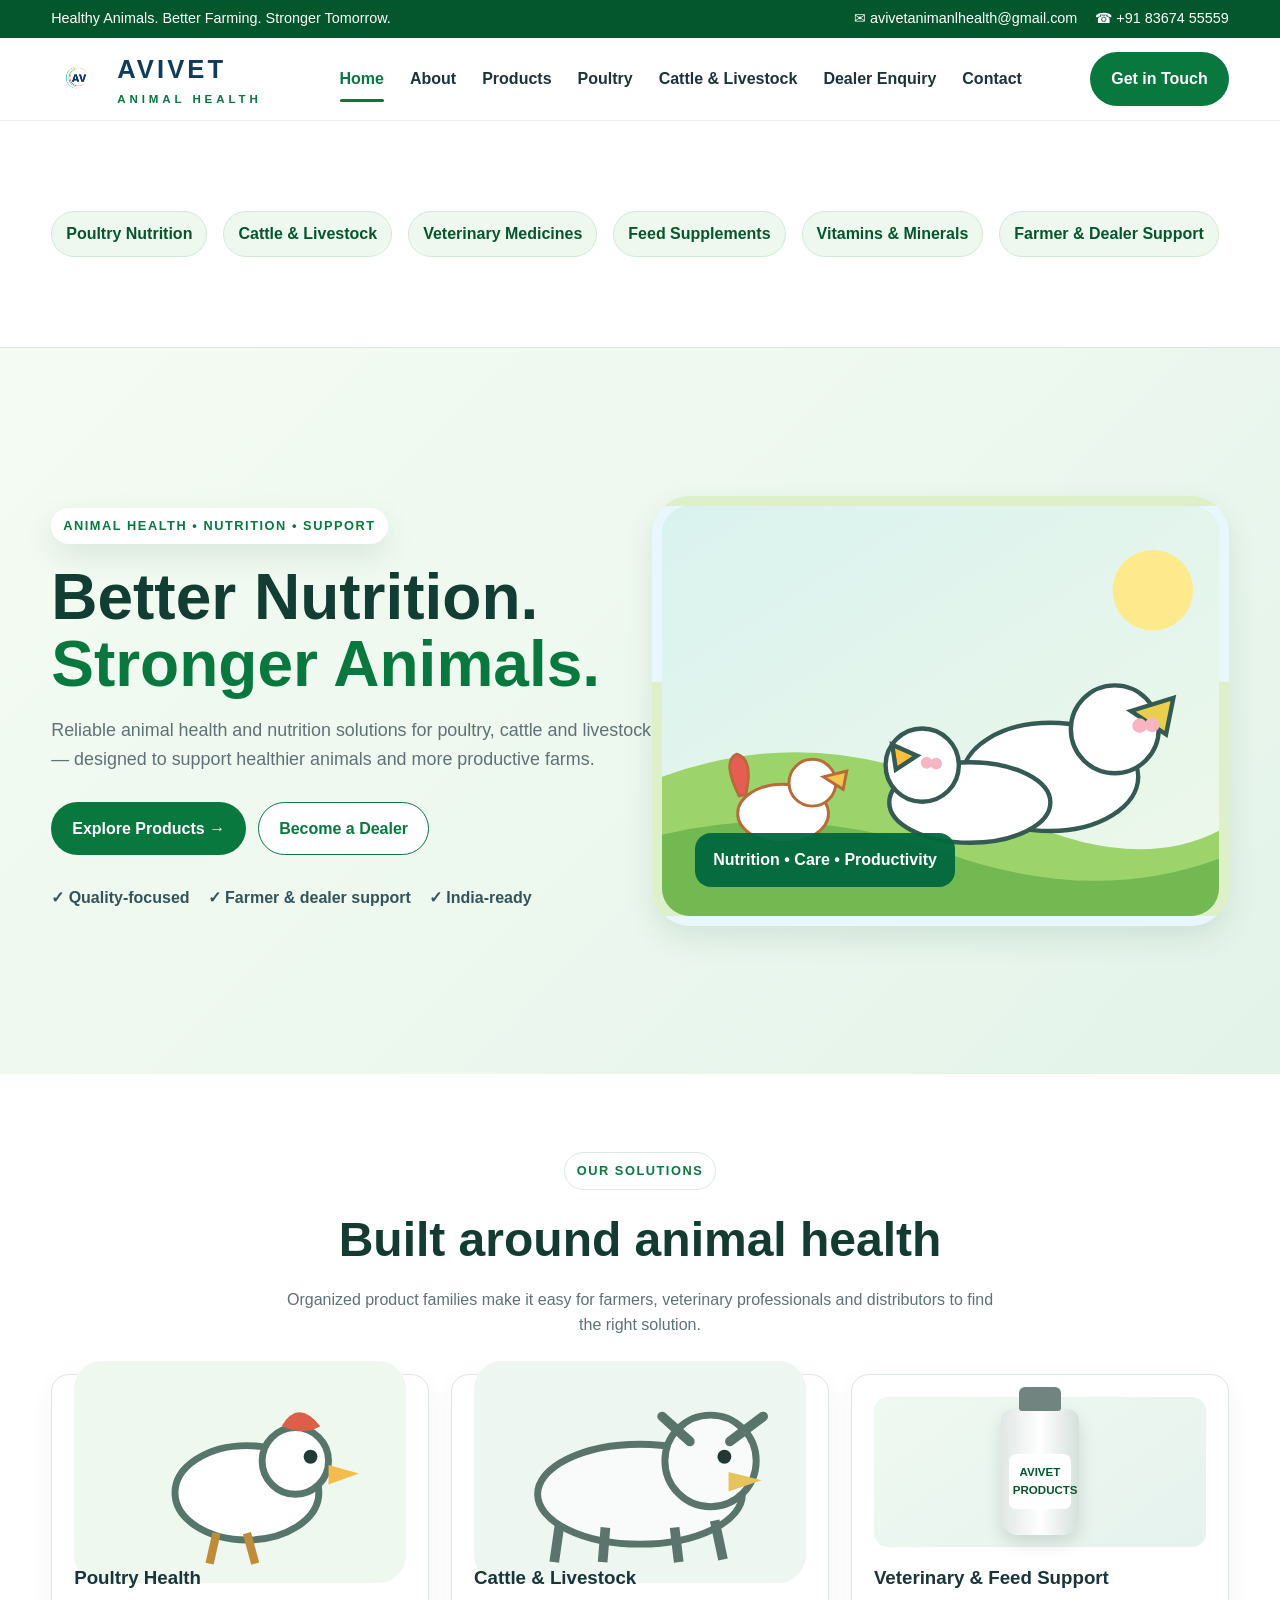
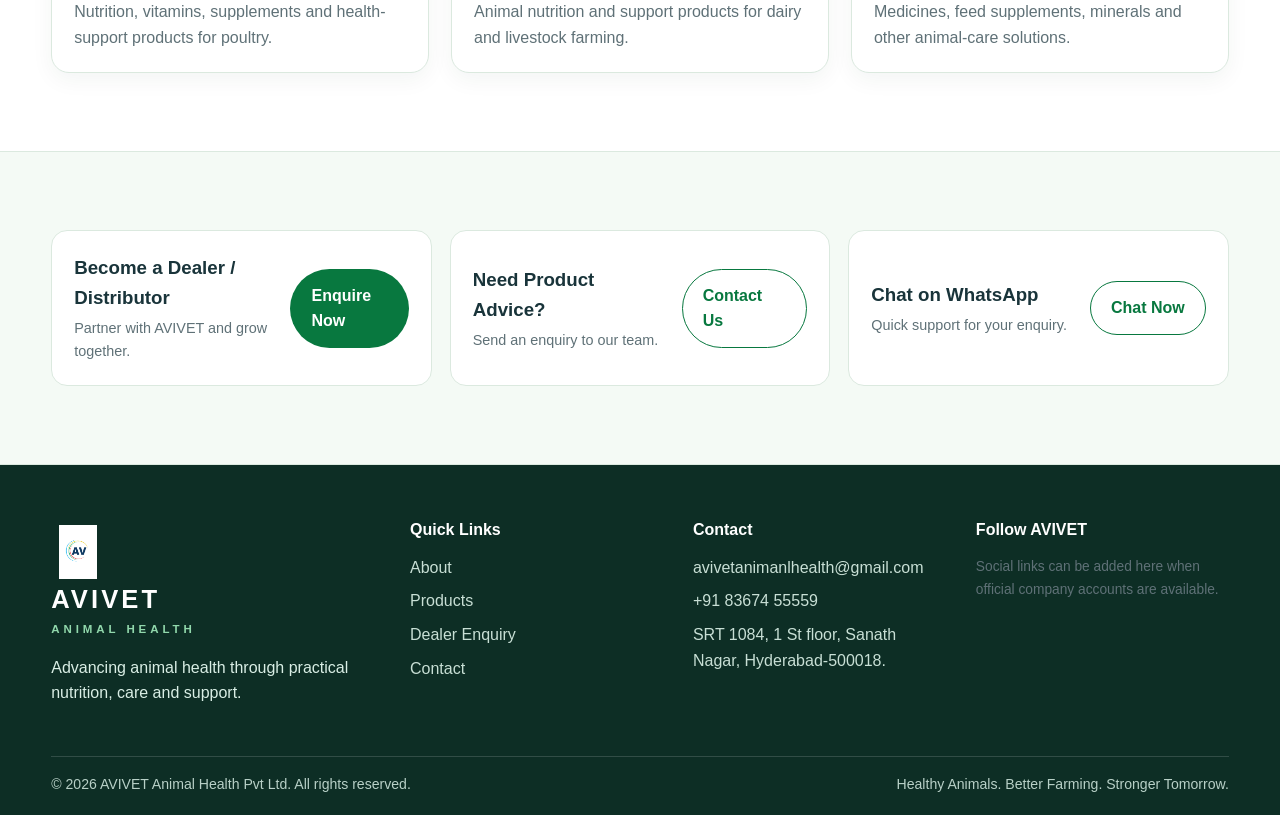
==== commit e698c373: "mobile number updated" ====
--- a/index.html
+++ b/index.html
@@ -1,8 +1,8 @@
 <!doctype html><html lang="en"><head><meta charset="utf-8"><meta name="viewport" content="width=device-width,initial-scale=1"><title>AVIVET Animal Health | Poultry, Cattle & Livestock Solutions</title><meta name="description" content="AVIVET Animal Health provides animal health and nutrition solutions for poultry, cattle and livestock."><link rel="icon" href="assets/images/favicon.png"><link rel="stylesheet" href="assets/css/style.css"></head><body>
-<div class="topbar"><div class="container"><div>Healthy Animals. Better Farming. Stronger Tomorrow.</div><div class="topbar-contact"><span>✉ avivetanimanlhealth@gmail.com</span><span>☎ 83674 55559</span></div></div></div>
+<div class="topbar"><div class="container"><div>Healthy Animals. Better Farming. Stronger Tomorrow.</div><div class="topbar-contact"><span>✉ avivetanimanlhealth@gmail.com</span><span>☎ +91 83674 55559</span></div></div></div>
 <header class="site-header"><nav class="container nav"><a class="brand" href="index.html"><img src="assets/images/avivet-logo.png" alt="AVIVET logo"><div class="brand-text"><strong>AVIVET</strong><span>ANIMAL HEALTH</span></div></a><button class="menu-btn" aria-label="Toggle menu">☰</button><div class="nav-links"><a data-current href="index.html">Home</a><a href="about.html">About</a><a href="products.html">Products</a><a href="poultry.html">Poultry</a><a href="cattle-livestock.html">Cattle & Livestock</a><a href="dealer.html">Dealer Enquiry</a><a href="contact.html">Contact</a></div><a class="btn btn-primary" href="contact.html">Get in Touch</a></nav></header>
 <section class="marquee"><div class="container" style="overflow:hidden"><div class="marquee-track"><span class="pill">Poultry Nutrition</span><span class="pill">Cattle & Livestock</span><span class="pill">Veterinary Medicines</span><span class="pill">Feed Supplements</span><span class="pill">Vitamins & Minerals</span><span class="pill">Farmer & Dealer Support</span><span class="pill">Poultry Nutrition</span><span class="pill">Cattle & Livestock</span><span class="pill">Veterinary Medicines</span><span class="pill">Feed Supplements</span><span class="pill">Vitamins & Minerals</span><span class="pill">Farmer & Dealer Support</span></div></div></section>
 <section class="hero"><div class="container hero-grid"><div class="hero-copy"><span class="eyebrow">Animal health • Nutrition • Support</span><h1>Better Nutrition.<br><span>Stronger Animals.</span></h1><p>Reliable animal health and nutrition solutions for poultry, cattle and livestock — designed to support healthier animals and more productive farms.</p><div class="hero-actions"><a class="btn btn-primary" href="products.html">Explore Products →</a><a class="btn btn-outline" href="dealer.html">Become a Dealer</a></div><div class="hero-points"><span>✓ Quality-focused</span><span>✓ Farmer & dealer support</span><span>✓ India-ready</span></div></div><div class="hero-art"><div class="hero-card"><img src="assets/images/hero-animals.svg" alt="Poultry and cattle illustration" style="width:100%;height:100%;object-fit:cover"><div class="hero-tag">Nutrition • Care • Productivity</div></div></div></div></section>
 <section><div class="container"><div class="section-head"><span class="eyebrow">Our solutions</span><h2>Built around animal health</h2><p>Organized product families make it easy for farmers, veterinary professionals and distributors to find the right solution.</p></div><div class="grid-3"><a class="card" href="poultry.html"><div class="category-art"><img src="assets/images/category-poultry.svg" alt="Poultry"></div><h3>Poultry Health</h3><p>Nutrition, vitamins, supplements and health-support products for poultry.</p></a><a class="card" href="cattle-livestock.html"><div class="category-art"><img src="assets/images/category-cattle.svg" alt="Cattle"></div><h3>Cattle & Livestock</h3><p>Animal nutrition and support products for dairy and livestock farming.</p></a><a class="card" href="products.html"><div class="category-art"><div class="bottle"><div class="label">AVIVET<br>PRODUCTS</div></div></div><h3>Veterinary & Feed Support</h3><p>Medicines, feed supplements, minerals and other animal-care solutions.</p></a></div></div></section>
 <section class="cta-strip"><div class="container cta-grid"><div class="cta-box"><div><h3>Become a Dealer / Distributor</h3><p>Partner with AVIVET and grow together.</p></div><a class="btn btn-primary" href="dealer.html">Enquire Now</a></div><div class="cta-box"><div><h3>Need Product Advice?</h3><p>Send an enquiry to our team.</p></div><a class="btn btn-outline" href="contact.html">Contact Us</a></div><div class="cta-box"><div><h3>Chat on WhatsApp</h3><p>Quick support for your enquiry.</p></div><a class="btn btn-outline" href="https://wa.me/918367455559" target="_blank" rel="noopener">Chat Now</a></div></div></section>
-<footer class="footer"><div class="container footer-grid"><div><a class="brand" href="index.html"><img src="assets/images/avivet-logo.png" alt="AVIVET logo"><div class="brand-text"><strong>AVIVET</strong><span>ANIMAL HEALTH</span></div></a><p>Advancing animal health through practical nutrition, care and support.</p></div><div><h4>Quick Links</h4><a href="about.html">About</a><a href="products.html">Products</a><a href="dealer.html">Dealer Enquiry</a><a href="contact.html">Contact</a></div><div><h4>Contact</h4><a href="mailto:avivetanimanlhealth@gmail.com">avivetanimanlhealth@gmail.com</a><a href="tel:+918367455559">83674 55559</a><a href="contact.html">SRT 1084, 1 St floor, Sanath Nagar, Hyderabad-500018.</a></div><div><h4>Follow AVIVET</h4><p class="small">Social links can be added here when official company accounts are available.</p></div></div><div class="container footer-bottom"><span>© 2026 AVIVET Animal Health Pvt Ltd. All rights reserved.</span><span>Healthy Animals. Better Farming. Stronger Tomorrow.</span></div></footer><button class="back-top" aria-label="Back to top">↑</button><script src="assets/js/main.js"></script></body></html>
+<footer class="footer"><div class="container footer-grid"><div><a class="brand" href="index.html"><img src="assets/images/avivet-logo.png" alt="AVIVET logo"><div class="brand-text"><strong>AVIVET</strong><span>ANIMAL HEALTH</span></div></a><p>Advancing animal health through practical nutrition, care and support.</p></div><div><h4>Quick Links</h4><a href="about.html">About</a><a href="products.html">Products</a><a href="dealer.html">Dealer Enquiry</a><a href="contact.html">Contact</a></div><div><h4>Contact</h4><a href="mailto:avivetanimanlhealth@gmail.com">avivetanimanlhealth@gmail.com</a><a href="tel:+918367455559">+91 83674 55559</a><a href="contact.html">SRT 1084, 1 St floor, Sanath Nagar, Hyderabad-500018.</a></div><div><h4>Follow AVIVET</h4><p class="small">Social links can be added here when official company accounts are available.</p></div></div><div class="container footer-bottom"><span>© 2026 AVIVET Animal Health Pvt Ltd. All rights reserved.</span><span>Healthy Animals. Better Farming. Stronger Tomorrow.</span></div></footer><button class="back-top" aria-label="Back to top">↑</button><script src="assets/js/main.js"></script></body></html>
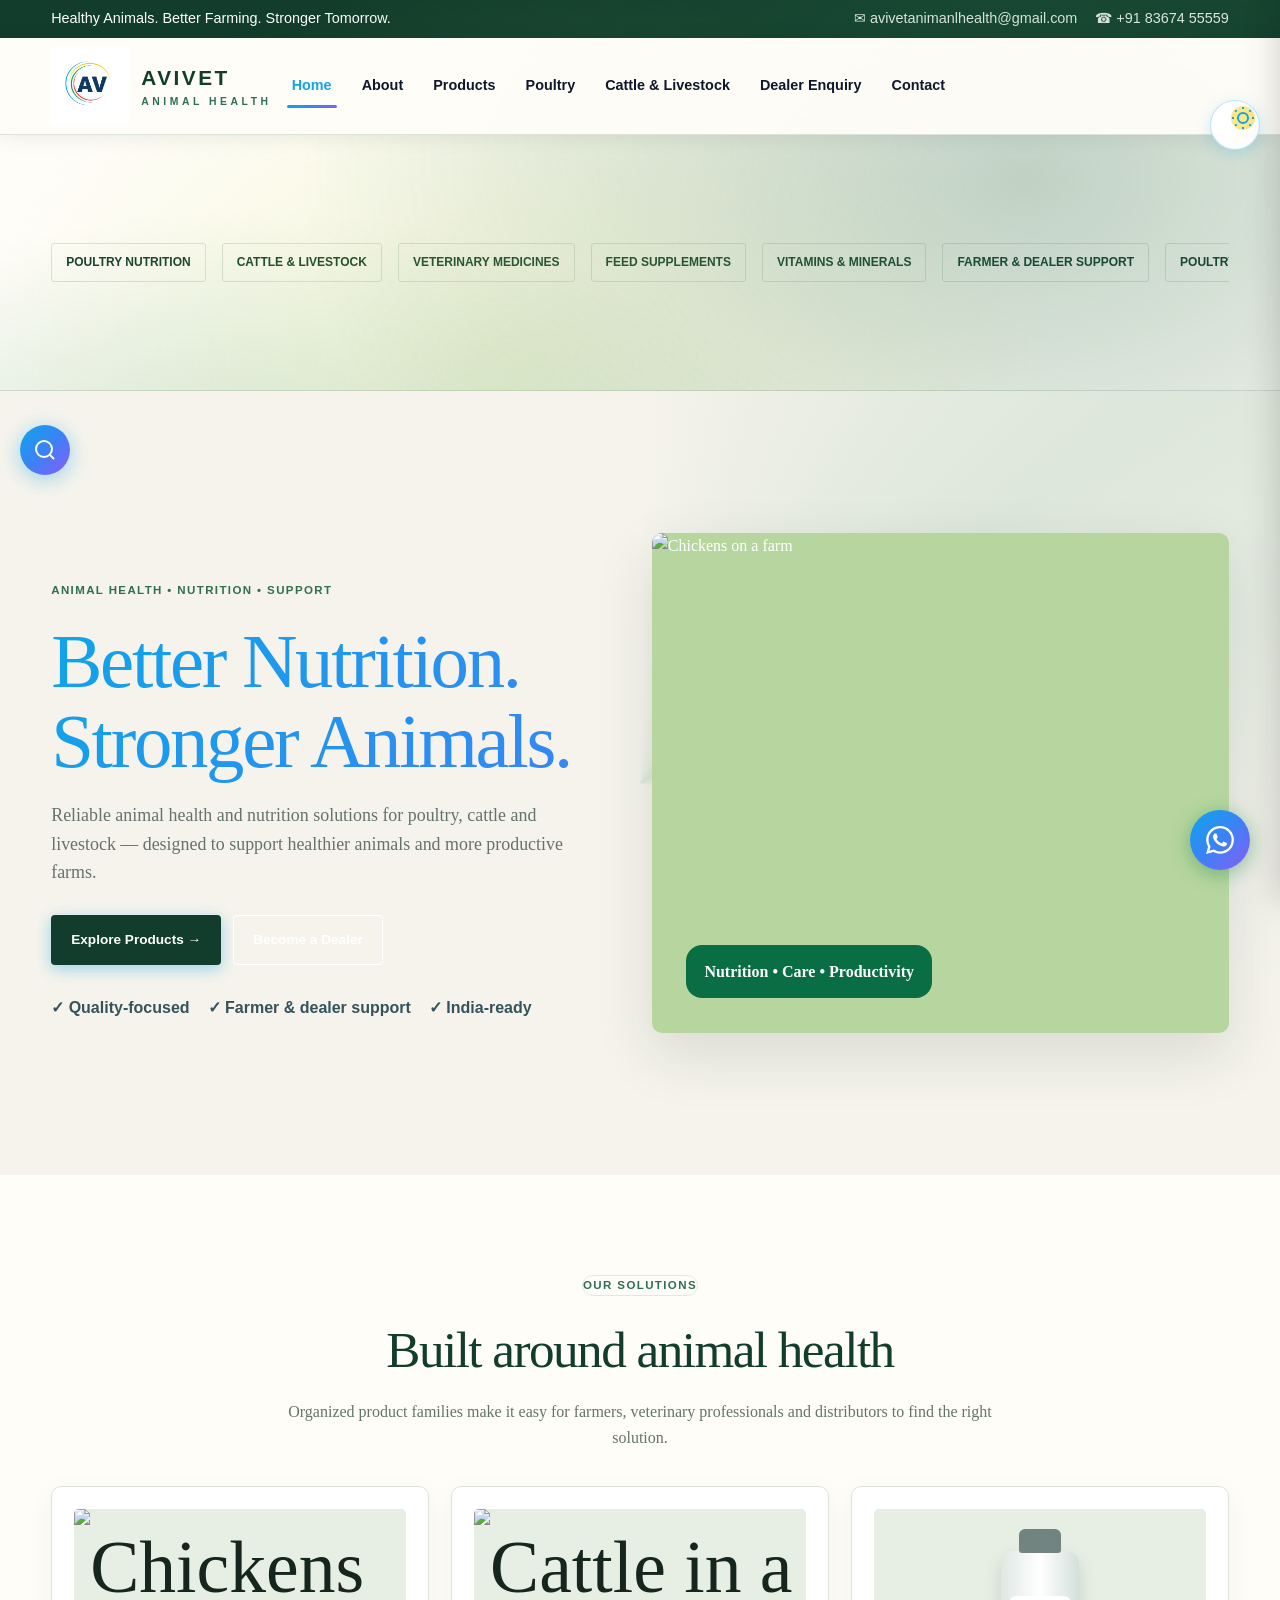
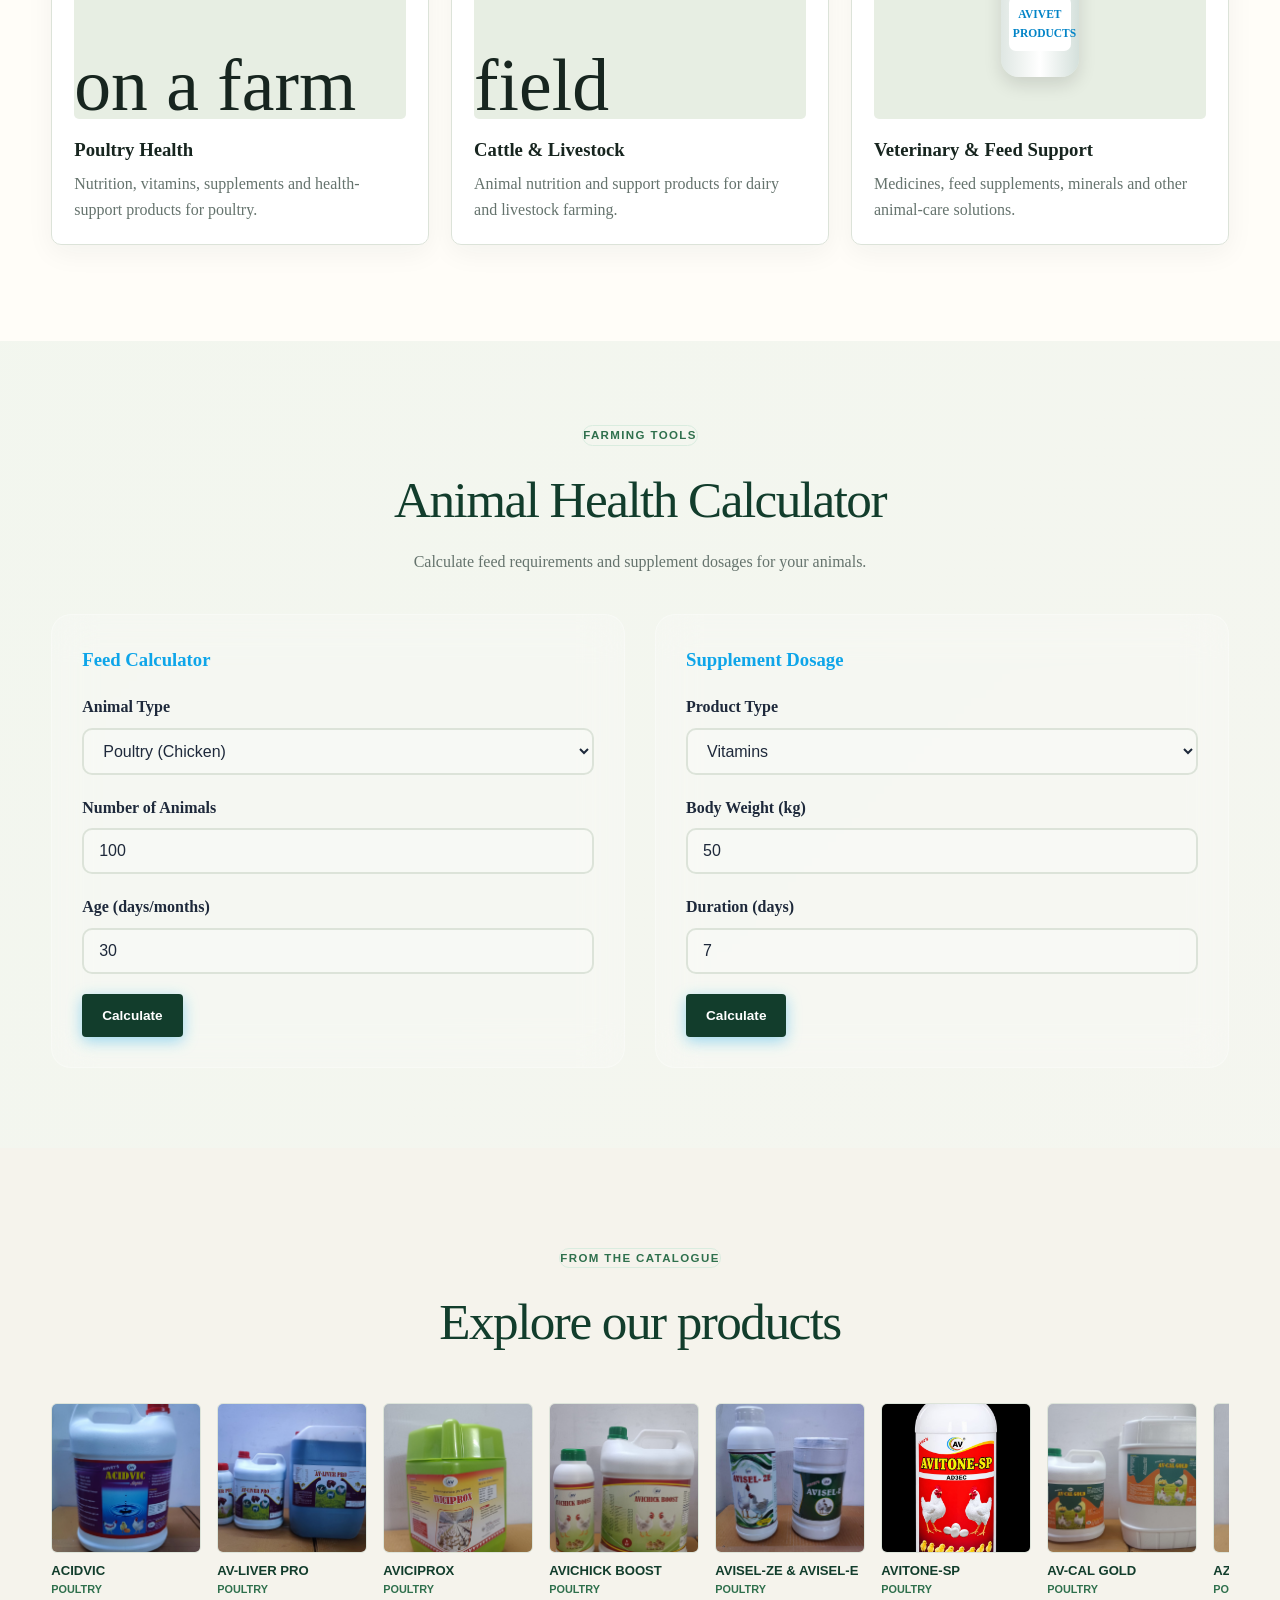
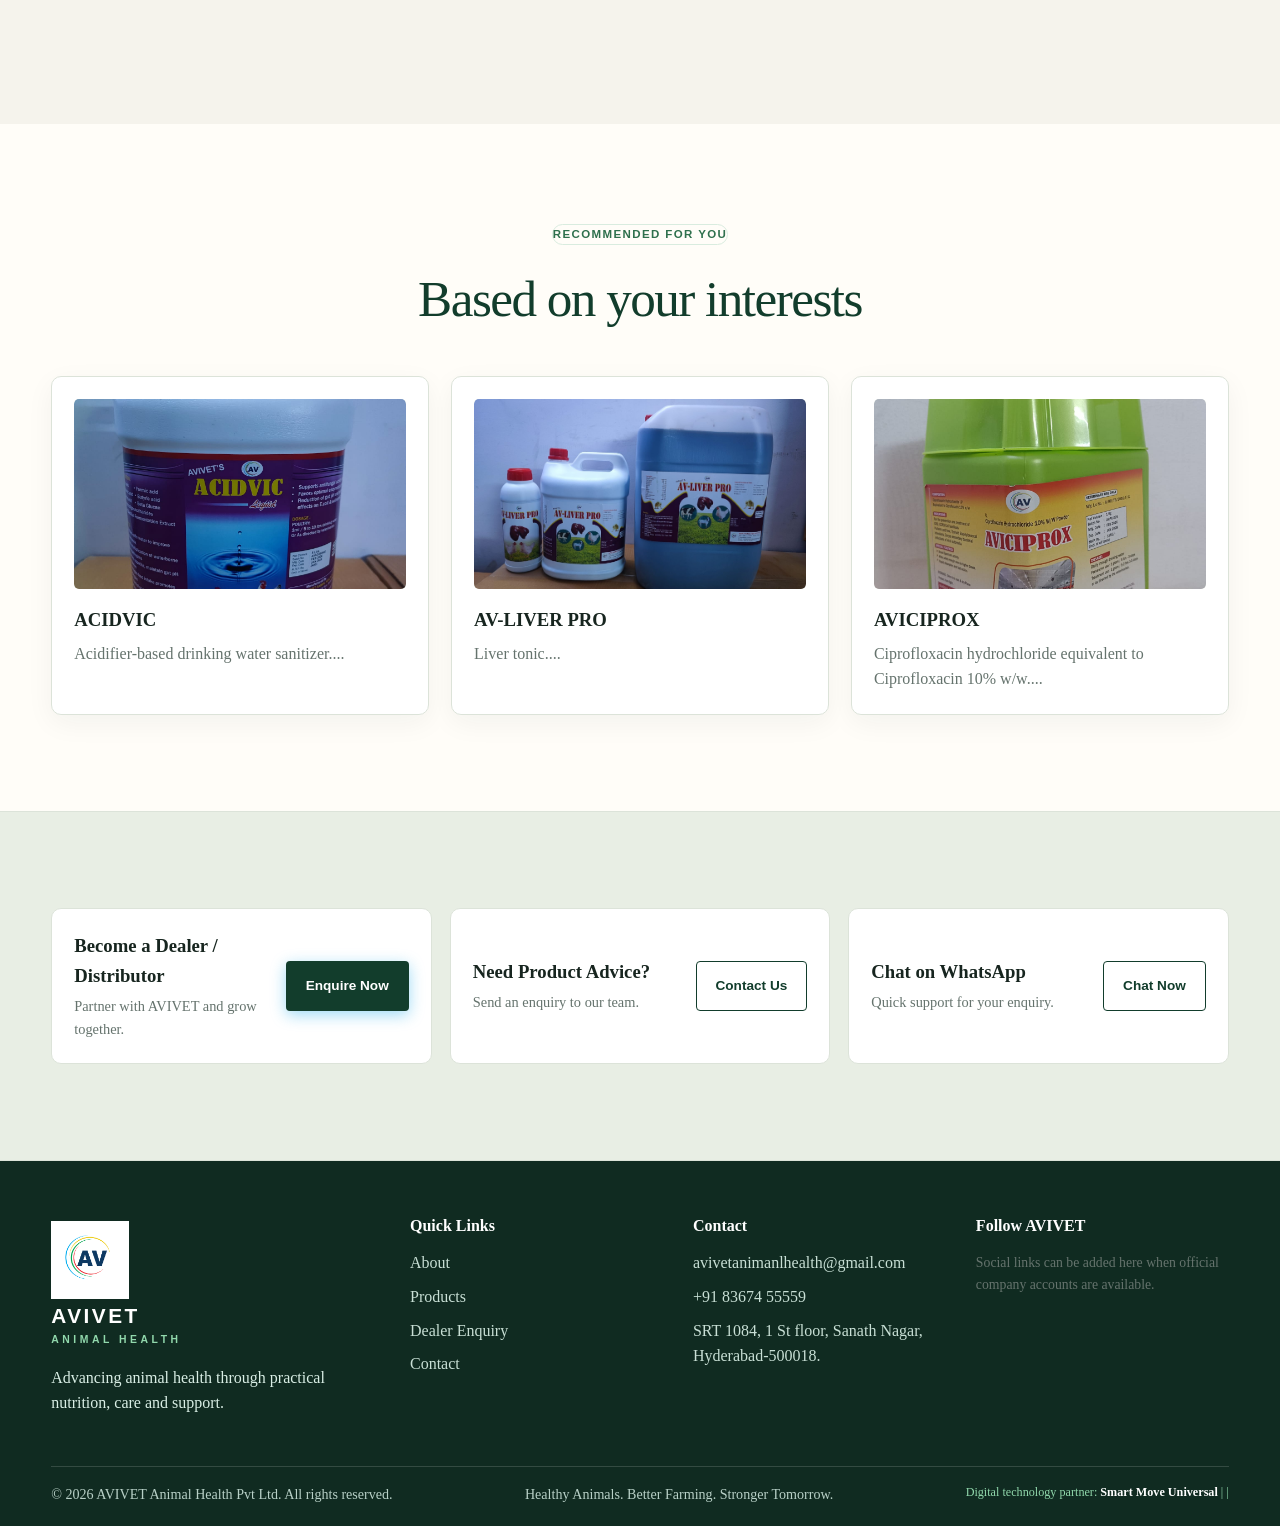
==== commit 46b1bb0a: "added advanced feature" ====
--- a/index.html
+++ b/index.html
@@ -1,8 +1,8 @@
-<!doctype html><html lang="en"><head><meta charset="utf-8"><meta name="viewport" content="width=device-width,initial-scale=1"><title>AVIVET Animal Health | Poultry, Cattle & Livestock Solutions</title><meta name="description" content="AVIVET Animal Health provides animal health and nutrition solutions for poultry, cattle and livestock."><link rel="icon" href="assets/images/favicon.png"><link rel="stylesheet" href="assets/css/style.css"></head><body>
+<!doctype html><html lang="en" class="home-page"><head><meta charset="utf-8"><meta name="viewport" content="width=device-width,initial-scale=1"><title>AVIVET Animal Health | Poultry, Cattle & Livestock Solutions</title><meta name="description" content="AVIVET Animal Health provides animal health and nutrition solutions for poultry, cattle and livestock."><link rel="icon" href="assets/images/favicon.png"><link rel="stylesheet" href="assets/css/style.css"><link rel="stylesheet" href="assets/css/advanced.css"><link rel="preconnect" href="https://fonts.googleapis.com"><link rel="preconnect" href="https://fonts.gstatic.com" crossorigin><link href="https://fonts.googleapis.com/css2?family=Inter:wght@400;500;600;700;800&family=Playfair+Display:wght@400;500;600;700&display=swap" rel="stylesheet"><link rel="manifest" href="manifest.json"><meta name="theme-color" content="#08783f"><meta name="apple-mobile-web-app-capable" content="yes"><meta name="apple-mobile-web-app-status-bar-style" content="default"><meta name="apple-mobile-web-app-title" content="AVIVET"></head><body>
 <div class="topbar"><div class="container"><div>Healthy Animals. Better Farming. Stronger Tomorrow.</div><div class="topbar-contact"><span>✉ avivetanimanlhealth@gmail.com</span><span>☎ +91 83674 55559</span></div></div></div>
-<header class="site-header"><nav class="container nav"><a class="brand" href="index.html"><img src="assets/images/avivet-logo.png" alt="AVIVET logo"><div class="brand-text"><strong>AVIVET</strong><span>ANIMAL HEALTH</span></div></a><button class="menu-btn" aria-label="Toggle menu">☰</button><div class="nav-links"><a data-current href="index.html">Home</a><a href="about.html">About</a><a href="products.html">Products</a><a href="poultry.html">Poultry</a><a href="cattle-livestock.html">Cattle & Livestock</a><a href="dealer.html">Dealer Enquiry</a><a href="contact.html">Contact</a></div><a class="btn btn-primary" href="contact.html">Get in Touch</a></nav></header>
+<header class="site-header"><nav class="container nav"><a class="brand" href="index.html"><img src="assets/images/avivet-logo.png" alt="AVIVET logo"><div class="brand-text"><strong>AVIVET</strong><span>ANIMAL HEALTH</span></div></a><button class="menu-btn" aria-label="Toggle menu">☰</button><div class="nav-links"><a data-current href="index.html">Home</a><a href="about.html">About</a><a href="products.html">Products</a><a href="poultry.html">Poultry</a><a href="cattle-livestock.html">Cattle & Livestock</a><a href="dealer.html">Dealer Enquiry</a><a href="contact.html">Contact</a></div></nav></header>
 <section class="marquee"><div class="container" style="overflow:hidden"><div class="marquee-track"><span class="pill">Poultry Nutrition</span><span class="pill">Cattle & Livestock</span><span class="pill">Veterinary Medicines</span><span class="pill">Feed Supplements</span><span class="pill">Vitamins & Minerals</span><span class="pill">Farmer & Dealer Support</span><span class="pill">Poultry Nutrition</span><span class="pill">Cattle & Livestock</span><span class="pill">Veterinary Medicines</span><span class="pill">Feed Supplements</span><span class="pill">Vitamins & Minerals</span><span class="pill">Farmer & Dealer Support</span></div></div></section>
 <section class="hero"><div class="container hero-grid"><div class="hero-copy"><span class="eyebrow">Animal health • Nutrition • Support</span><h1>Better Nutrition.<br><span>Stronger Animals.</span></h1><p>Reliable animal health and nutrition solutions for poultry, cattle and livestock — designed to support healthier animals and more productive farms.</p><div class="hero-actions"><a class="btn btn-primary" href="products.html">Explore Products →</a><a class="btn btn-outline" href="dealer.html">Become a Dealer</a></div><div class="hero-points"><span>✓ Quality-focused</span><span>✓ Farmer & dealer support</span><span>✓ India-ready</span></div></div><div class="hero-art"><div class="hero-card"><img src="assets/images/hero-animals.svg" alt="Poultry and cattle illustration" style="width:100%;height:100%;object-fit:cover"><div class="hero-tag">Nutrition • Care • Productivity</div></div></div></div></section>
 <section><div class="container"><div class="section-head"><span class="eyebrow">Our solutions</span><h2>Built around animal health</h2><p>Organized product families make it easy for farmers, veterinary professionals and distributors to find the right solution.</p></div><div class="grid-3"><a class="card" href="poultry.html"><div class="category-art"><img src="assets/images/category-poultry.svg" alt="Poultry"></div><h3>Poultry Health</h3><p>Nutrition, vitamins, supplements and health-support products for poultry.</p></a><a class="card" href="cattle-livestock.html"><div class="category-art"><img src="assets/images/category-cattle.svg" alt="Cattle"></div><h3>Cattle & Livestock</h3><p>Animal nutrition and support products for dairy and livestock farming.</p></a><a class="card" href="products.html"><div class="category-art"><div class="bottle"><div class="label">AVIVET<br>PRODUCTS</div></div></div><h3>Veterinary & Feed Support</h3><p>Medicines, feed supplements, minerals and other animal-care solutions.</p></a></div></div></section>
 <section class="cta-strip"><div class="container cta-grid"><div class="cta-box"><div><h3>Become a Dealer / Distributor</h3><p>Partner with AVIVET and grow together.</p></div><a class="btn btn-primary" href="dealer.html">Enquire Now</a></div><div class="cta-box"><div><h3>Need Product Advice?</h3><p>Send an enquiry to our team.</p></div><a class="btn btn-outline" href="contact.html">Contact Us</a></div><div class="cta-box"><div><h3>Chat on WhatsApp</h3><p>Quick support for your enquiry.</p></div><a class="btn btn-outline" href="https://wa.me/918367455559" target="_blank" rel="noopener">Chat Now</a></div></div></section>
-<footer class="footer"><div class="container footer-grid"><div><a class="brand" href="index.html"><img src="assets/images/avivet-logo.png" alt="AVIVET logo"><div class="brand-text"><strong>AVIVET</strong><span>ANIMAL HEALTH</span></div></a><p>Advancing animal health through practical nutrition, care and support.</p></div><div><h4>Quick Links</h4><a href="about.html">About</a><a href="products.html">Products</a><a href="dealer.html">Dealer Enquiry</a><a href="contact.html">Contact</a></div><div><h4>Contact</h4><a href="mailto:avivetanimanlhealth@gmail.com">avivetanimanlhealth@gmail.com</a><a href="tel:+918367455559">+91 83674 55559</a><a href="contact.html">SRT 1084, 1 St floor, Sanath Nagar, Hyderabad-500018.</a></div><div><h4>Follow AVIVET</h4><p class="small">Social links can be added here when official company accounts are available.</p></div></div><div class="container footer-bottom"><span>© 2026 AVIVET Animal Health Pvt Ltd. All rights reserved.</span><span>Healthy Animals. Better Farming. Stronger Tomorrow.</span></div></footer><button class="back-top" aria-label="Back to top">↑</button><script src="assets/js/main.js"></script></body></html>
+<footer class="footer"><div class="container footer-grid"><div><a class="brand" href="index.html"><img src="assets/images/avivet-logo.png" alt="AVIVET logo"><div class="brand-text"><strong>AVIVET</strong><span>ANIMAL HEALTH</span></div></a><p>Advancing animal health through practical nutrition, care and support.</p></div><div><h4>Quick Links</h4><a href="about.html">About</a><a href="products.html">Products</a><a href="dealer.html">Dealer Enquiry</a><a href="contact.html">Contact</a></div><div><h4>Contact</h4><a href="mailto:avivetanimanlhealth@gmail.com">avivetanimanlhealth@gmail.com</a><a href="tel:+918367455559">+91 83674 55559</a><a href="contact.html">SRT 1084, 1 St floor, Sanath Nagar, Hyderabad-500018.</a></div><div><h4>Follow AVIVET</h4><p class="small">Social links can be added here when official company accounts are available.</p></div></div><div class="container footer-bottom"><span>© 2026 AVIVET Animal Health Pvt Ltd. All rights reserved.</span><span>Healthy Animals. Better Farming. Stronger Tomorrow.</span></div></footer><button class="back-top" aria-label="Back to top">↑</button><button class="theme-toggle" id="themeToggle" aria-label="Toggle dark mode" style="position: fixed; top: 100px; right: 20px; z-index: 1000; width: 50px; height: 50px; border-radius: 50%; background: rgba(255, 255, 255, 0.95); backdrop-filter: blur(10px); border: 1px solid rgba(14, 165, 233, 0.3); cursor: pointer; display: flex; align-items: center; justify-content: center; box-shadow: 0 4px 15px rgba(14, 165, 233, 0.2);"><svg class="sun" viewBox="0 0 24 24" fill="none" stroke="#0ea5e9" stroke-width="2" style="width: 24px; height: 24px;"><circle cx="12" cy="12" r="5"></circle><line x1="12" y1="1" x2="12" y2="3"></line><line x1="12" y1="21" x2="12" y2="23"></line><line x1="4.22" y1="4.22" x2="5.64" y2="5.64"></line><line x1="18.36" y1="18.36" x2="19.78" y2="19.78"></line><line x1="1" y1="12" x2="3" y2="12"></line><line x1="21" y1="12" x2="23" y2="12"></line><line x1="4.22" y1="19.78" x2="5.64" y2="18.36"></line><line x1="18.36" y1="5.64" x2="19.78" y2="4.22"></line></svg><svg class="moon" viewBox="0 0 24 24" fill="none" stroke="#0f172a" stroke-width="2" style="width: 24px; height: 24px; display: none;"><path d="M21 12.79A9 9 0 1 1 11.21 3 7 7 0 0 0 21 12.79z"></path></svg></button><button class="search-trigger" id="searchTrigger" aria-label="Open search" style="position: fixed; left: 20px; top: 50%; transform: translateY(-50%); width: 50px; height: 50px; border-radius: 50%; background: linear-gradient(135deg, #0ea5e9 0%, #3b82f6 50%, #8b5cf6 100%); border: none; cursor: pointer; display: flex; align-items: center; justify-content: center; box-shadow: 0 4px 20px rgba(14, 165, 233, 0.4); z-index: 1000;"><svg viewBox="0 0 24 24" fill="none" stroke="white" stroke-width="2"><circle cx="11" cy="11" r="8"></circle><line x1="21" y1="21" x2="16.65" y2="16.65"></line></svg></button><div class="search-panel" id="searchPanel" style="position: fixed; top: 0; right: -400px; width: 400px; height: 100vh; background: rgba(255, 255, 255, 0.98); backdrop-filter: blur(20px); box-shadow: -5px 0 30px rgba(0, 0, 0, 0.15); z-index: 2000; transition: right 0.3s ease; display: flex; flex-direction: column;"><div class="search-panel-header" style="padding: 20px; border-bottom: 1px solid #dbe9df; display: flex; justify-content: space-between; align-items: center;"><h3 style="margin: 0; color: #08783f;">Search Products</h3><button class="search-panel-close" id="searchClose" aria-label="Close search" style="background: none; border: none; font-size: 1.5rem; cursor: pointer; color: #5f7177;">&times;</button></div><div class="search-panel-content" style="flex: 1; overflow-y: auto; padding: 20px;"><div class="search-container" style="position: relative; width: 100%; margin-bottom: 20px;"><input type="text" class="search-input" id="searchInput" placeholder="Search products..." aria-label="Search products" style="width: 100%; padding: 14px 45px 14px 18px; border: 2px solid #dbe9df; border-radius: 25px; background: #eef8ef; color: #19343a; font-size: 1rem;"><button class="voice-search" id="voiceSearch" aria-label="Voice search" style="position: absolute; right: 15px; top: 50%; transform: translateY(-50%); background: none; border: none; cursor: pointer;"><svg viewBox="0 0 24 24" width="20" height="20" fill="none" stroke="currentColor" stroke-width="2"><path d="M12 1a3 3 0 0 0-3 3v8a3 3 0 0 0 6 0V4a3 3 0 0 0-3-3z"></path><path d="M19 10v2a7 7 0 0 1-14 0v-2"></path><line x1="12" y1="19" x2="12" y2="23"></line><line x1="8" y1="23" x2="16" y2="23"></line></svg></button></div><div class="search-results" id="searchResults" style="display: flex; flex-direction: column; gap: 10px;"></div></div></div><script src="assets/js/main.js"></script><script src="assets/js/advanced.js"></script></body></html>
--- a/assets/css/style.css
+++ b/assets/css/style.css
@@ -1 +1 @@
-:root{--green:#08783f;--green-dark:#04572d;--green-soft:#eef8ef;--navy:#123a57;--text:#19343a;--muted:#5f7177;--white:#fff;--line:#dbe9df;--shadow:0 12px 30px rgba(11,65,43,.10);--radius:18px}*{box-sizing:border-box}html{scroll-behavior:smooth}body{margin:0;font-family:Inter,Segoe UI,Arial,sans-serif;color:var(--text);background:#fff;line-height:1.6}a{text-decoration:none;color:inherit}img{max-width:100%;display:block}.container{width:min(1180px,92%);margin:auto}.topbar{background:var(--green-dark);color:#fff;font-size:.9rem}.topbar .container{min-height:38px;display:flex;align-items:center;justify-content:space-between;gap:20px}.topbar-contact{display:flex;gap:18px;flex-wrap:wrap}.site-header{position:sticky;top:0;z-index:30;background:rgba(255,255,255,.97);backdrop-filter:blur(8px);border-bottom:1px solid #edf2ee}.nav{min-height:82px;display:flex;align-items:center;justify-content:space-between;gap:30px}.brand{display:flex;align-items:center;gap:12px;min-width:220px}.brand img{width:54px;height:54px;object-fit:contain}.brand-text strong{display:block;font-size:1.6rem;letter-spacing:.12em;color:#113b59}.brand-text span{display:block;font-size:.72rem;letter-spacing:.34em;color:var(--green);font-weight:800}.nav-links{display:flex;align-items:center;gap:26px;font-weight:700}.nav-links a{padding:10px 0;position:relative}.nav-links a:hover,.nav-links a.active{color:var(--green)}.nav-links a.active:after{content:"";position:absolute;left:0;right:0;bottom:0;height:3px;background:var(--green);border-radius:9px}.btn{display:inline-flex;align-items:center;justify-content:center;gap:8px;padding:13px 20px;border-radius:999px;font-weight:800;border:1px solid transparent;transition:.2s}.btn-primary{background:var(--green);color:#fff}.btn-primary:hover{background:var(--green-dark);transform:translateY(-1px)}.btn-outline{border-color:var(--green);color:var(--green);background:#fff}.menu-btn{display:none;border:0;background:none;font-size:1.6rem}.hero{background:linear-gradient(135deg,#f4fbf3 0%,#edf8ef 52%,#e3f3e9 100%);overflow:hidden}.hero-grid{display:grid;grid-template-columns:1.02fr .98fr;align-items:stretch;min-height:570px}.hero-copy{padding:82px 0 60px}.eyebrow{display:inline-flex;align-items:center;gap:8px;color:var(--green);font-weight:900;text-transform:uppercase;letter-spacing:.12em;font-size:.8rem;background:#fff;padding:8px 12px;border-radius:999px;box-shadow:var(--shadow)}h1{font-size:clamp(2.8rem,5vw,5rem);line-height:1.05;margin:20px 0 18px;color:#123d32}.hero-copy h1 span{color:var(--green)}.hero-copy p{font-size:1.12rem;color:var(--muted);max-width:620px}.hero-actions{display:flex;gap:12px;flex-wrap:wrap;margin:28px 0}.hero-points{display:flex;flex-wrap:wrap;gap:18px;margin-top:30px;color:#34535a}.hero-points span{display:inline-flex;align-items:center;gap:7px;font-weight:700}.hero-art{display:flex;align-items:center;justify-content:center;padding:36px 0}.hero-card{width:100%;height:430px;border-radius:38px;background:linear-gradient(180deg,#bce9f4 0 43%,#9ed568 43% 100%);position:relative;overflow:hidden;box-shadow:var(--shadow);border:10px solid rgba(255,255,255,.65)}.sun{position:absolute;right:9%;top:10%;width:72px;height:72px;border-radius:50%;background:#ffe787}.hill{position:absolute;inset:auto 0 0;height:44%;background:#7fc451;border-radius:50% 50% 0 0/40% 40% 0 0}.animal{position:absolute;bottom:14%;font-size:8rem;filter:drop-shadow(0 12px 10px rgba(0,0,0,.08))}.animal.cow{right:9%}.animal.hen{left:18%;font-size:7rem}.animal.chick{left:40%;bottom:7%;font-size:4rem}.hero-tag{position:absolute;left:6%;bottom:7%;background:rgba(0,105,64,.95);color:#fff;padding:14px 18px;border-radius:16px;font-weight:800}.marquee{background:#fff;border-bottom:1px solid var(--line);overflow:hidden}.marquee-track{display:flex;gap:16px;width:max-content;animation:scroll 24s linear infinite;padding:12px 0}.pill{background:var(--green-soft);color:var(--green-dark);border:1px solid #d2ead8;padding:9px 14px;border-radius:999px;font-weight:800;white-space:nowrap}@keyframes scroll{to{transform:translateX(-50%)}}section{padding:78px 0}.section-head{text-align:center;margin-bottom:36px}.section-head .eyebrow{box-shadow:none;border:1px solid #d9ecdf}.section-head h2{font-size:clamp(2rem,4vw,3rem);margin:12px 0 8px;color:#133b32}.section-head p{margin:0 auto;max-width:720px;color:var(--muted)}.grid-3{display:grid;grid-template-columns:repeat(3,1fr);gap:22px}.grid-4{display:grid;grid-template-columns:repeat(4,1fr);gap:20px}.card{background:#fff;border:1px solid var(--line);border-radius:var(--radius);padding:22px;box-shadow:0 7px 22px rgba(24,67,49,.05)}.card:hover{transform:translateY(-3px);box-shadow:var(--shadow);transition:.2s}.category-art{height:150px;border-radius:14px;background:linear-gradient(145deg,#eff9f1,#e6f2ee);display:flex;align-items:center;justify-content:center;font-size:4.6rem}.card h3{margin:16px 0 6px}.card p{color:var(--muted);margin:0}.product-card{padding:18px}.product-art{height:190px;border-radius:14px;background:linear-gradient(145deg,#f5faf4,#e8f5ec);display:flex;align-items:center;justify-content:center;position:relative;overflow:hidden}.bottle{width:78px;height:126px;background:linear-gradient(90deg,#dfe7e3,#fff,#d4e0db);border-radius:12px 12px 18px 18px;position:relative;box-shadow:0 8px 18px rgba(0,0,0,.12)}.bottle:before{content:"";position:absolute;top:-22px;left:18px;width:42px;height:24px;border-radius:6px 6px 3px 3px;background:#71847f}.label{position:absolute;left:8px;right:8px;top:45px;padding:9px 4px;text-align:center;border-radius:7px;background:#fff;color:var(--green-dark);font-size:.72rem;font-weight:900}.feature{background:linear-gradient(135deg,#0c6b3e,#0d8f4d);color:#fff;border-radius:28px;padding:34px}.feature-grid{display:grid;grid-template-columns:1fr 1fr;gap:26px;align-items:center}.feature ul{padding-left:20px}.feature li{margin:10px 0}.stats{display:grid;grid-template-columns:repeat(4,1fr);gap:14px}.stat{padding:22px;text-align:center;border:1px solid var(--line);border-radius:16px;background:#fff}.stat strong{display:block;font-size:1.9rem;color:var(--green-dark)}.cta-strip{background:#f4faf5;border-top:1px solid var(--line);border-bottom:1px solid var(--line)}.cta-grid{display:grid;grid-template-columns:repeat(3,1fr);gap:18px}.cta-box{display:flex;align-items:center;justify-content:space-between;gap:12px;padding:22px;border-radius:16px;background:#fff;border:1px solid var(--line)}.cta-box h3{margin:0 0 4px}.cta-box p{margin:0;color:var(--muted);font-size:.9rem}.footer{background:#0d2e25;color:#d9eee5;padding:52px 0 20px}.footer-grid{display:grid;grid-template-columns:1.3fr 1fr 1fr 1fr;gap:30px}.footer .brand-text strong{color:#fff}.footer .brand-text span{color:#91d8ac}.footer h4{margin:0 0 12px;color:#fff}.footer a{display:block;margin:8px 0;color:#c8dfd5}.footer-bottom{border-top:1px solid rgba(255,255,255,.15);margin-top:34px;padding-top:16px;display:flex;justify-content:space-between;gap:15px;flex-wrap:wrap;color:#b8d0c7;font-size:.88rem}.page-hero{background:linear-gradient(135deg,#eff9f1,#e5f5ea);padding:72px 0}.page-hero h1{margin:0 0 8px;font-size:3.3rem}.breadcrumbs{font-size:.95rem;color:var(--muted)}.contact-grid{display:grid;grid-template-columns:1fr 1fr;gap:24px}.info-list{display:grid;gap:14px}.info-item{padding:18px;border:1px solid var(--line);border-radius:16px;background:#fff}.info-item strong{display:block;color:var(--green-dark)}.form-card input,.form-card textarea,.form-card select{width:100%;padding:13px 14px;border:1px solid #cfe0d5;border-radius:12px;margin:6px 0 14px;font:inherit}.form-row{display:grid;grid-template-columns:1fr 1fr;gap:14px}.small{font-size:.86rem;color:var(--muted)}.product-table{width:100%;border-collapse:collapse}.product-table th,.product-table td{border-bottom:1px solid var(--line);padding:13px;text-align:left}.product-table th{color:var(--green-dark);background:#f6fbf7}.notice{padding:14px 16px;border-left:4px solid var(--green);background:#f2f8f3;border-radius:10px;color:#2d5141}.socials{display:flex;gap:10px}.socials a{display:inline-flex;width:36px;height:36px;align-items:center;justify-content:center;border:1px solid rgba(255,255,255,.18);border-radius:50%}.back-top{position:fixed;right:18px;bottom:18px;width:44px;height:44px;border-radius:50%;background:var(--green);color:#fff;display:none;align-items:center;justify-content:center;box-shadow:var(--shadow)}.back-top.show{display:flex}@media(max-width:980px){.nav-links{display:none}.menu-btn{display:block}.hero-grid,.feature-grid,.contact-grid{grid-template-columns:1fr}.hero-copy{padding-top:58px}.grid-4{grid-template-columns:repeat(2,1fr)}.grid-3{grid-template-columns:1fr 1fr}.stats{grid-template-columns:repeat(2,1fr)}.footer-grid{grid-template-columns:1fr 1fr}.cta-grid{grid-template-columns:1fr}.nav.open .nav-links{display:flex;position:absolute;top:82px;left:0;right:0;background:#fff;padding:20px;flex-direction:column;border-bottom:1px solid var(--line)}.topbar .container{align-items:flex-start;flex-direction:column;padding:9px 0}}@media(max-width:640px){.brand{min-width:auto}.brand-text strong{font-size:1.18rem}.brand-text span{font-size:.55rem}.brand img{width:46px;height:46px}.grid-3,.grid-4,.stats,.form-row,.footer-grid{grid-template-columns:1fr}section{padding:56px 0}.hero-copy p{font-size:1rem}.hero-art{padding-top:0}.hero-card{height:320px}.page-hero h1{font-size:2.4rem}.topbar{font-size:.78rem}.topbar-contact{gap:9px}.nav{min-height:72px}.nav.open .nav-links{top:72px}}
+:root{--green:#0ea5e9;--green-dark:#0284c7;--green-soft:#e0f2fe;--navy:#0f172a;--text:#1e293b;--muted:#64748b;--white:#ffffff;--line:#e2e8f0;--shadow:0 12px 30px rgba(14,165,233,.15);--radius:18px;--accent:#f97316;--accent-light:#ffedd5;--gradient-primary:linear-gradient(135deg,#0ea5e9 0%,#3b82f6 50%,#8b5cf6 100%);--gradient-secondary:linear-gradient(135deg,#0f172a 0%,#1e293b 100%);--hero-bg:linear-gradient(135deg,#0ea5e9 0%,#06b6d4 50%,#10b981 100%);--section-bg-1:#f0f9ff;--section-bg-2:#faf5ff;--section-bg-3:#fef3c7}*{box-sizing:border-box}html{scroll-behavior:smooth}body{margin:0;font-family:Inter,Segoe UI,Arial,sans-serif;color:var(--text);background:#ffffff;line-height:1.6}a{text-decoration:none;color:inherit}img{max-width:100%;display:block}.container{width:min(1180px,92%);margin:auto}.topbar{background:var(--gradient-primary);color:#fff;font-size:.9rem}.topbar .container{min-height:38px;display:flex;align-items:center;justify-content:space-between;gap:20px}.topbar-contact{display:flex;gap:18px;flex-wrap:wrap}.site-header{position:sticky;top:0;z-index:30;background:rgba(255,255,255,.98);backdrop-filter:blur(12px);border-bottom:1px solid rgba(14,165,233,.15);box-shadow:0 2px 20px rgba(0,0,0,.08)}.nav{min-height:82px;display:flex;align-items:center;justify-content:space-between;gap:15px;flex-wrap:nowrap}.brand{display:flex;align-items:center;gap:12px;min-width:160px;flex-shrink:0}.brand img{width:50px;height:50px;object-fit:contain}.brand-text strong{display:block;font-size:1.3rem;letter-spacing:.12em;color:#0f172a}.brand-text span{display:block;font-size:.65rem;letter-spacing:.34em;color:var(--green);font-weight:800}.nav-links{display:flex;align-items:center;gap:15px;font-weight:600;flex:1;overflow-x:auto;white-space:nowrap;scrollbar-width:none;padding-right:10px}.nav-links::-webkit-scrollbar{display:none}.nav-links a{padding:8px 8px;position:relative;font-size:0.85rem;flex-shrink:0;color:var(--navy)}.nav-links a:hover,.nav-links a.active{color:var(--green)}.nav-links a.active:after{content:"";position:absolute;left:0;right:0;bottom:0;height:3px;background:var(--gradient-primary);border-radius:9px}.btn{display:inline-flex;align-items:center;justify-content:center;gap:8px;padding:10px 14px;border-radius:999px;font-weight:700;border:1px solid transparent;transition:.2s;font-size:0.85rem;flex-shrink:0}.btn-primary{background:var(--gradient-primary);color:#fff;box-shadow:0 4px 15px rgba(14,165,233,.4)}.btn-primary:hover{transform:translateY(-2px);box-shadow:0 6px 25px rgba(14,165,233,.5)}.btn-outline{border-color:var(--green);color:var(--green);background:#fff}.btn-outline:hover{background:var(--green-soft)}.menu-btn{display:none;border:0;background:none;font-size:1.6rem;cursor:pointer;flex-shrink:0;padding:10px;color:var(--navy)}.nav-actions{display:flex;align-items:center;gap:12px;flex-shrink:0}.nav-actions .btn{display:none}.hero{background:var(--hero-bg);color:#fff;padding:80px 0}.hero-copy h1{color:#fff}.hero-copy h1 span{color:#fef3c7}.hero-copy p{color:rgba(255,255,255,.9)}.hero-actions .btn-outline{border-color:#fff;color:#fff;background:transparent}.hero-actions .btn-outline:hover{background:rgba(255,255,255,.2)}@media(max-width:968px){.nav-links{display:none;position:absolute;top:100%;left:0;right:0;background:#fff;flex-direction:column;padding:20px;gap:15px;border-top:1px solid #edf2ee}.nav-links.open{display:flex}.nav-links a{padding:15px 0;font-size:1rem}.menu-btn{display:block}.nav-actions .btn{display:inline-flex}}@media(max-width:640px){.brand{min-width:140px}.brand img{width:40px;height:40px}.brand-text strong{font-size:1.1rem}.btn{padding:8px 12px;font-size:0.8rem}}.hero{background:linear-gradient(135deg,#f4fbf3 0%,#edf8ef 52%,#e3f3e9 100%);overflow:hidden}.hero-grid{display:grid;grid-template-columns:1.02fr .98fr;align-items:stretch;min-height:570px}.hero-copy{padding:82px 0 60px}.eyebrow{display:inline-flex;align-items:center;gap:8px;color:var(--green);font-weight:900;text-transform:uppercase;letter-spacing:.12em;font-size:.8rem;background:#fff;padding:8px 12px;border-radius:999px;box-shadow:var(--shadow)}h1{font-size:clamp(2.8rem,5vw,5rem);line-height:1.05;margin:20px 0 18px;color:#123d32}.hero-copy h1 span{color:var(--green)}.hero-copy p{font-size:1.12rem;color:var(--muted);max-width:620px}.hero-actions{display:flex;gap:12px;flex-wrap:wrap;margin:28px 0}.hero-points{display:flex;flex-wrap:wrap;gap:18px;margin-top:30px;color:#34535a}.hero-points span{display:inline-flex;align-items:center;gap:7px;font-weight:700}.hero-art{display:flex;align-items:center;justify-content:center;padding:36px 0}.hero-card{width:100%;height:430px;border-radius:38px;background:linear-gradient(180deg,#bce9f4 0 43%,#9ed568 43% 100%);position:relative;overflow:hidden;box-shadow:var(--shadow);border:10px solid rgba(255,255,255,.65)}.sun{position:absolute;right:9%;top:10%;width:72px;height:72px;border-radius:50%;background:#ffe787}.hill{position:absolute;inset:auto 0 0;height:44%;background:#7fc451;border-radius:50% 50% 0 0/40% 40% 0 0}.animal{position:absolute;bottom:14%;font-size:8rem;filter:drop-shadow(0 12px 10px rgba(0,0,0,.08))}.animal.cow{right:9%}.animal.hen{left:18%;font-size:7rem}.animal.chick{left:40%;bottom:7%;font-size:4rem}.hero-tag{position:absolute;left:6%;bottom:7%;background:rgba(0,105,64,.95);color:#fff;padding:14px 18px;border-radius:16px;font-weight:800}.marquee{background:#fff;border-bottom:1px solid var(--line);overflow:hidden}.marquee-track{display:flex;gap:16px;width:max-content;animation:scroll 24s linear infinite;padding:12px 0}.pill{background:var(--green-soft);color:var(--green-dark);border:1px solid #d2ead8;padding:9px 14px;border-radius:999px;font-weight:800;white-space:nowrap}@keyframes scroll{to{transform:translateX(-50%)}}section{padding:78px 0}.section-head{text-align:center;margin-bottom:36px}.section-head .eyebrow{box-shadow:none;border:1px solid #d9ecdf}.section-head h2{font-size:clamp(2rem,4vw,3rem);margin:12px 0 8px;color:#133b32}.section-head p{margin:0 auto;max-width:720px;color:var(--muted)}.grid-3{display:grid;grid-template-columns:repeat(3,1fr);gap:22px}.grid-4{display:grid;grid-template-columns:repeat(4,1fr);gap:20px}.card{background:#fff;border:1px solid var(--line);border-radius:var(--radius);padding:22px;box-shadow:0 7px 22px rgba(24,67,49,.05)}.card:hover{transform:translateY(-3px);box-shadow:var(--shadow);transition:.2s}.category-art{height:150px;border-radius:14px;background:linear-gradient(145deg,#eff9f1,#e6f2ee);display:flex;align-items:center;justify-content:center;font-size:4.6rem}.card h3{margin:16px 0 6px}.card p{color:var(--muted);margin:0}.product-card{padding:18px}.product-art{height:190px;border-radius:14px;background:linear-gradient(145deg,#f5faf4,#e8f5ec);display:flex;align-items:center;justify-content:center;position:relative;overflow:hidden}.bottle{width:78px;height:126px;background:linear-gradient(90deg,#dfe7e3,#fff,#d4e0db);border-radius:12px 12px 18px 18px;position:relative;box-shadow:0 8px 18px rgba(0,0,0,.12)}.bottle:before{content:"";position:absolute;top:-22px;left:18px;width:42px;height:24px;border-radius:6px 6px 3px 3px;background:#71847f}.label{position:absolute;left:8px;right:8px;top:45px;padding:9px 4px;text-align:center;border-radius:7px;background:#fff;color:var(--green-dark);font-size:.72rem;font-weight:900}.feature{background:linear-gradient(135deg,#0c6b3e,#0d8f4d);color:#fff;border-radius:28px;padding:34px}.feature-grid{display:grid;grid-template-columns:1fr 1fr;gap:26px;align-items:center}.feature ul{padding-left:20px}.feature li{margin:10px 0}.stats{display:grid;grid-template-columns:repeat(4,1fr);gap:14px}.stat{padding:22px;text-align:center;border:1px solid var(--line);border-radius:16px;background:#fff}.stat strong{display:block;font-size:1.9rem;color:var(--green-dark)}.cta-strip{background:#f4faf5;border-top:1px solid var(--line);border-bottom:1px solid var(--line)}.cta-grid{display:grid;grid-template-columns:repeat(3,1fr);gap:18px}.cta-box{display:flex;align-items:center;justify-content:space-between;gap:12px;padding:22px;border-radius:16px;background:#fff;border:1px solid var(--line)}.cta-box h3{margin:0 0 4px}.cta-box p{margin:0;color:var(--muted);font-size:.9rem}.footer{background:#0d2e25;color:#d9eee5;padding:52px 0 20px}.footer-grid{display:grid;grid-template-columns:1.3fr 1fr 1fr 1fr;gap:30px}.footer .brand-text strong{color:#fff}.footer .brand-text span{color:#91d8ac}.footer h4{margin:0 0 12px;color:#fff}.footer a{display:block;margin:8px 0;color:#c8dfd5}.footer-bottom{border-top:1px solid rgba(255,255,255,.15);margin-top:34px;padding-top:16px;display:flex;justify-content:space-between;gap:15px;flex-wrap:wrap;color:#b8d0c7;font-size:.88rem}.page-hero{background:linear-gradient(135deg,#eff9f1,#e5f5ea);padding:72px 0}.page-hero h1{margin:0 0 8px;font-size:3.3rem}.breadcrumbs{font-size:.95rem;color:var(--muted)}.contact-grid{display:grid;grid-template-columns:1fr 1fr;gap:24px}.info-list{display:grid;gap:14px}.info-item{padding:18px;border:1px solid var(--line);border-radius:16px;background:#fff}.info-item strong{display:block;color:var(--green-dark)}.form-card input,.form-card textarea,.form-card select{width:100%;padding:13px 14px;border:1px solid #cfe0d5;border-radius:12px;margin:6px 0 14px;font:inherit}.form-row{display:grid;grid-template-columns:1fr 1fr;gap:14px}.small{font-size:.86rem;color:var(--muted)}.product-table{width:100%;border-collapse:collapse}.product-table th,.product-table td{border-bottom:1px solid var(--line);padding:13px;text-align:left}.product-table th{color:var(--green-dark);background:#f6fbf7}.notice{padding:14px 16px;border-left:4px solid var(--green);background:#f2f8f3;border-radius:10px;color:#2d5141}.socials{display:flex;gap:10px}.socials a{display:inline-flex;width:36px;height:36px;align-items:center;justify-content:center;border:1px solid rgba(255,255,255,.18);border-radius:50%}.back-top{position:fixed;right:18px;bottom:18px;width:44px;height:44px;border-radius:50%;background:var(--green);color:#fff;display:none;align-items:center;justify-content:center;box-shadow:var(--shadow)}.back-top.show{display:flex}@media(max-width:980px){.nav-links{display:none}.menu-btn{display:block}.hero-grid,.feature-grid,.contact-grid{grid-template-columns:1fr}.hero-copy{padding-top:58px}.grid-4{grid-template-columns:repeat(2,1fr)}.grid-3{grid-template-columns:1fr 1fr}.stats{grid-template-columns:repeat(2,1fr)}.footer-grid{grid-template-columns:1fr 1fr}.cta-grid{grid-template-columns:1fr}.nav.open .nav-links{display:flex;position:absolute;top:82px;left:0;right:0;background:#fff;padding:20px;flex-direction:column;border-bottom:1px solid var(--line)}.topbar .container{align-items:flex-start;flex-direction:column;padding:9px 0}}@media(max-width:640px){.brand{min-width:auto}.brand-text strong{font-size:1.18rem}.brand-text span{font-size:.55rem}.brand img{width:46px;height:46px}.grid-3,.grid-4,.stats,.form-row,.footer-grid{grid-template-columns:1fr}section{padding:56px 0}.hero-copy p{font-size:1rem}.hero-art{padding-top:0}.hero-card{height:320px}.page-hero h1{font-size:2.4rem}.topbar{font-size:.78rem}.topbar-contact{gap:9px}.nav{min-height:72px}.nav.open .nav-links{top:72px}}
--- a/assets/css/advanced.css
+++ b/assets/css/advanced.css
@@ -0,0 +1,793 @@
+:root {
+  --primary: #0ea5e9;
+  --primary-dark: #0284c7;
+  --primary-light: #38bdf8;
+  --accent: #f97316;
+  --accent-glow: rgba(249, 115, 22, 0.4);
+  --dark-bg: #0f172a;
+  --dark-surface: #1e293b;
+  --dark-card: #334155;
+  --text-dark: #f8fafc;
+  --text-muted-dark: #94a3b8;
+  --gradient-1: linear-gradient(135deg, #0ea5e9 0%, #3b82f6 50%, #8b5cf6 100%);
+  --gradient-2: linear-gradient(135deg, #0284c7 0%, #0ea5e9 100%);
+  --glass-bg: rgba(255, 255, 255, 0.2);
+  --glass-border: rgba(255, 255, 255, 0.3);
+  --neon-green: #10b981;
+  --neon-blue: #3b82f6;
+  --neon-purple: #8b5cf6;
+}
+
+/* Dark mode variables */
+[data-theme="dark"] {
+  --green: #0ea5e9;
+  --green-dark: #0284c7;
+  --green-soft: #1e293b;
+  --navy: #f8fafc;
+  --text: #f8fafc;
+  --muted: #94a3b8;
+  --white: #1e293b;
+  --line: #334155;
+  --shadow: 0 12px 40px rgba(14, 165, 233, 0.2);
+}
+
+/* Particle background */
+.particle-container {
+  position: fixed;
+  top: 0;
+  left: 0;
+  width: 100%;
+  height: 100%;
+  pointer-events: none;
+  z-index: 1;
+  overflow: hidden;
+}
+
+.particle {
+  position: absolute;
+  width: 4px;
+  height: 4px;
+  background: var(--neon-green);
+  border-radius: 50%;
+  opacity: 0;
+  animation: float-particle 15s infinite;
+  box-shadow: 0 0 10px var(--neon-green), 0 0 20px var(--neon-green);
+}
+
+@keyframes float-particle {
+  0% {
+    opacity: 0;
+    transform: translateY(100vh) scale(0);
+  }
+  10% {
+    opacity: 0.8;
+  }
+  90% {
+    opacity: 0.8;
+  }
+  100% {
+    opacity: 0;
+    transform: translateY(-100vh) scale(1);
+  }
+}
+
+/* Aurora gradient background */
+.aurora-bg {
+  position: fixed;
+  top: 0;
+  left: 0;
+  width: 100%;
+  height: 100%;
+  z-index: 0;
+  background: 
+    radial-gradient(ellipse at 20% 80%, rgba(8, 120, 63, 0.3) 0%, transparent 50%),
+    radial-gradient(ellipse at 80% 20%, rgba(47, 112, 77, 0.3) 0%, transparent 50%),
+    radial-gradient(ellipse at 40% 40%, rgba(196, 216, 90, 0.2) 0%, transparent 50%);
+  animation: aurora-shift 20s ease-in-out infinite;
+}
+
+@keyframes aurora-shift {
+  0%, 100% {
+    transform: translateX(0) translateY(0);
+  }
+  25% {
+    transform: translateX(5%) translateY(-5%);
+  }
+  50% {
+    transform: translateX(-5%) translateY(5%);
+  }
+  75% {
+    transform: translateX(-3%) translateY(-3%);
+  }
+}
+
+/* Glassmorphism effects */
+.glass {
+  background: var(--glass-bg);
+  backdrop-filter: blur(20px);
+  -webkit-backdrop-filter: blur(20px);
+  border: 1px solid var(--glass-border);
+  border-radius: 20px;
+}
+
+.glass-dark {
+  background: rgba(26, 36, 32, 0.8);
+  backdrop-filter: blur(20px);
+  -webkit-backdrop-filter: blur(20px);
+  border: 1px solid rgba(255, 255, 255, 0.1);
+  border-radius: 20px;
+}
+
+/* Enhanced hero section */
+.hero {
+  position: relative;
+  overflow: hidden;
+}
+
+.hero::before {
+  content: '';
+  position: absolute;
+  top: -50%;
+  left: -50%;
+  width: 200%;
+  height: 200%;
+  background: conic-gradient(from 0deg, transparent, rgba(8, 120, 63, 0.1), transparent 30%);
+  animation: rotate-gradient 30s linear infinite;
+}
+
+@keyframes rotate-gradient {
+  100% {
+    transform: rotate(360deg);
+  }
+}
+
+.hero-copy {
+  position: relative;
+  z-index: 2;
+}
+
+.hero h1 {
+  background: var(--gradient-1);
+  -webkit-background-clip: text;
+  -webkit-text-fill-color: transparent;
+  background-clip: text;
+  animation: gradient-shift 5s ease infinite;
+  background-size: 200% 200%;
+}
+
+@keyframes gradient-shift {
+  0%, 100% {
+    background-position: 0% 50%;
+  }
+  50% {
+    background-position: 100% 50%;
+  }
+}
+
+/* Floating animation for hero card */
+.hero-card {
+  animation: float 6s ease-in-out infinite;
+}
+
+@keyframes float {
+  0%, 100% {
+    transform: translateY(0) rotate(0deg);
+  }
+  50% {
+    transform: translateY(-20px) rotate(2deg);
+  }
+}
+
+/* Enhanced cards with 3D effect */
+.card {
+  position: relative;
+  transform-style: preserve-3d;
+  transition: all 0.4s cubic-bezier(0.175, 0.885, 0.32, 1.275);
+  overflow: hidden;
+}
+
+.card::before {
+  content: '';
+  position: absolute;
+  top: 0;
+  left: -100%;
+  width: 100%;
+  height: 100%;
+  background: linear-gradient(90deg, transparent, rgba(255, 255, 255, 0.2), transparent);
+  transition: left 0.5s;
+}
+
+.card:hover::before {
+  left: 100%;
+}
+
+.card:hover {
+  transform: translateY(-10px) rotateX(5deg);
+  box-shadow: 0 25px 50px rgba(8, 120, 63, 0.3);
+}
+
+/* Neon glow effects */
+.neon-glow {
+  box-shadow: 0 0 5px var(--neon-green), 0 0 10px var(--neon-green), 0 0 20px var(--neon-green);
+}
+
+.neon-text {
+  text-shadow: 0 0 10px var(--neon-green), 0 0 20px var(--neon-green), 0 0 30px var(--neon-green);
+}
+
+/* Morphing blob shapes */
+.blob {
+  position: absolute;
+  border-radius: 50%;
+  filter: blur(60px);
+  opacity: 0.6;
+  animation: morph 8s ease-in-out infinite;
+}
+
+@keyframes morph {
+  0%, 100% {
+    border-radius: 60% 40% 30% 70% / 60% 30% 70% 40%;
+  }
+  50% {
+    border-radius: 30% 60% 70% 40% / 50% 60% 30% 60%;
+  }
+}
+
+/* Smooth scroll reveal */
+.reveal {
+  opacity: 0;
+  transform: translateY(30px);
+  transition: all 0.8s cubic-bezier(0.5, 0, 0, 1);
+}
+
+.reveal.active {
+  opacity: 1;
+  transform: translateY(0);
+}
+
+/* Enhanced buttons */
+.btn {
+  position: relative;
+  overflow: hidden;
+  transition: all 0.3s ease;
+}
+
+.btn::after {
+  content: '';
+  position: absolute;
+  top: 50%;
+  left: 50%;
+  width: 0;
+  height: 0;
+  background: rgba(255, 255, 255, 0.2);
+  border-radius: 50%;
+  transform: translate(-50%, -50%);
+  transition: width 0.6s, height 0.6s;
+}
+
+.btn:hover::after {
+  width: 300px;
+  height: 300px;
+}
+
+.btn-primary {
+  background: var(--gradient-1);
+  background-size: 200% 200%;
+  animation: gradient-shift 3s ease infinite;
+}
+
+.btn-primary:hover {
+  transform: translateY(-3px) scale(1.05);
+  box-shadow: 0 10px 30px rgba(8, 120, 63, 0.4);
+}
+
+/* Magnetic effect for buttons */
+.magnetic {
+  transition: transform 0.3s cubic-bezier(0.5, 0, 0, 1);
+}
+
+/* Typing effect */
+.typing {
+  overflow: hidden;
+  border-right: 3px solid var(--neon-green);
+  white-space: nowrap;
+  animation: typing 3s steps(30, end), blink-caret 0.75s step-end infinite;
+}
+
+@keyframes typing {
+  from {
+    width: 0;
+  }
+  to {
+    width: 100%;
+  }
+}
+
+@keyframes blink-caret {
+  from, to {
+    border-color: transparent;
+  }
+  50% {
+    border-color: var(--neon-green);
+  }
+}
+
+/* Dark mode toggle */
+.theme-toggle {
+  position: fixed;
+  top: 100px;
+  right: 20px;
+  z-index: 1000;
+  width: 60px;
+  height: 60px;
+  border-radius: 50%;
+  background: var(--glass-bg);
+  backdrop-filter: blur(10px);
+  border: 1px solid var(--glass-border);
+  cursor: pointer;
+  display: flex;
+  align-items: center;
+  justify-content: center;
+  transition: all 0.3s ease;
+  box-shadow: 0 4px 20px rgba(0, 0, 0, 0.2);
+}
+
+.theme-toggle:hover {
+  transform: scale(1.1);
+  box-shadow: 0 6px 30px rgba(8, 120, 63, 0.4);
+}
+
+.theme-toggle svg {
+  width: 28px;
+  height: 28px;
+  transition: all 0.3s ease;
+}
+
+.theme-toggle .sun {
+  display: block;
+}
+
+.theme-toggle .moon {
+  display: none;
+}
+
+[data-theme="dark"] .theme-toggle .sun {
+  display: none;
+}
+
+[data-theme="dark"] .theme-toggle .moon {
+  display: block;
+}
+
+/* Smooth theme transition */
+* {
+  transition: background-color 0.3s ease, color 0.3s ease, border-color 0.3s ease, box-shadow 0.3s ease;
+}
+
+/* Advanced navigation */
+.nav {
+  flex-wrap: nowrap;
+  overflow-x: auto;
+}
+
+.nav-links {
+  display: flex;
+  align-items: center;
+  gap: 20px;
+  font-weight: 700;
+  white-space: nowrap;
+  overflow-x: auto;
+  scrollbar-width: none;
+}
+
+.nav-links::-webkit-scrollbar {
+  display: none;
+}
+
+.nav-links a {
+  position: relative;
+  overflow: hidden;
+  padding: 10px 5px;
+  font-size: 0.9rem;
+}
+
+.nav-links a::before {
+  content: '';
+  position: absolute;
+  bottom: 0;
+  left: 50%;
+  width: 0;
+  height: 2px;
+  background: var(--gradient-1);
+  transition: all 0.3s ease;
+  transform: translateX(-50%);
+}
+
+.nav-links a:hover::before {
+  width: 100%;
+}
+
+/* Mega menu */
+.mega-menu {
+  position: absolute;
+  top: 100%;
+  left: 0;
+  width: 100%;
+  background: var(--glass-bg);
+  backdrop-filter: blur(20px);
+  border: 1px solid var(--glass-border);
+  border-radius: 0 0 20px 20px;
+  padding: 40px;
+  opacity: 0;
+  visibility: hidden;
+  transform: translateY(-10px);
+  transition: all 0.3s ease;
+  z-index: 100;
+}
+
+.nav-links li:hover .mega-menu {
+  opacity: 1;
+  visibility: visible;
+  transform: translateY(0);
+}
+
+/* Smart search */
+.search-panel {
+  position: fixed;
+  top: 0;
+  right: -400px;
+  width: 400px;
+  height: 100vh;
+  background: rgba(255, 255, 255, 0.98);
+  backdrop-filter: blur(20px);
+  box-shadow: -5px 0 30px rgba(0, 0, 0, 0.15);
+  z-index: 2000;
+  transition: right 0.3s ease;
+  display: flex;
+  flex-direction: column;
+}
+
+.search-panel.open {
+  right: 0;
+}
+
+.search-panel-header {
+  padding: 20px;
+  border-bottom: 1px solid var(--line);
+  display: flex;
+  justify-content: space-between;
+  align-items: center;
+}
+
+.search-panel-header h3 {
+  margin: 0;
+  color: var(--primary);
+}
+
+.search-panel-close {
+  background: none;
+  border: none;
+  font-size: 1.5rem;
+  cursor: pointer;
+  color: var(--muted);
+}
+
+.search-panel-content {
+  flex: 1;
+  overflow-y: auto;
+  padding: 20px;
+}
+
+.search-container {
+  position: relative;
+  width: 100%;
+  margin-bottom: 20px;
+}
+
+.search-input {
+  width: 100%;
+  padding: 14px 45px 14px 18px;
+  border: 2px solid var(--line);
+  border-radius: 25px;
+  background: var(--green-soft);
+  color: var(--text);
+  transition: all 0.3s ease;
+  font-size: 1rem;
+}
+
+.search-input:focus {
+  outline: none;
+  border-color: var(--primary);
+  box-shadow: 0 0 20px rgba(8, 120, 63, 0.2);
+  background: #fff;
+}
+
+.search-results {
+  display: flex;
+  flex-direction: column;
+  gap: 10px;
+}
+
+.search-result-item {
+  padding: 15px;
+  border: 1px solid var(--line);
+  border-radius: 12px;
+  cursor: pointer;
+  transition: all 0.2s ease;
+  background: #fff;
+}
+
+.search-result-item:hover {
+  border-color: var(--primary);
+  background: var(--green-soft);
+  transform: translateX(-5px);
+}
+
+.search-result-item strong {
+  display: block;
+  color: var(--primary);
+  margin-bottom: 5px;
+}
+
+.search-result-item small {
+  color: var(--muted);
+  font-size: 0.85rem;
+}
+
+.search-trigger {
+  position: fixed;
+  left: 20px;
+  top: 50%;
+  transform: translateY(-50%);
+  width: 50px;
+  height: 50px;
+  border-radius: 50%;
+  background: var(--primary);
+  border: none;
+  cursor: pointer;
+  display: flex;
+  align-items: center;
+  justify-content: center;
+  box-shadow: 0 4px 20px rgba(8, 120, 63, 0.4);
+  z-index: 1000;
+  transition: all 0.3s ease;
+}
+
+.search-trigger:hover {
+  transform: translateY(-50%) scale(1.1);
+  box-shadow: 0 6px 30px rgba(8, 120, 63, 0.5);
+}
+
+.search-trigger svg {
+  width: 24px;
+  height: 24px;
+  color: white;
+}
+
+.search-result-item {
+  padding: 15px 20px;
+  cursor: pointer;
+  transition: all 0.2s ease;
+  border-bottom: 1px solid var(--glass-border);
+}
+
+.search-result-item:hover {
+  background: rgba(8, 120, 63, 0.1);
+}
+
+/* 3D product card */
+.product-card-3d {
+  perspective: 1000px;
+}
+
+.product-card-3d .card {
+  transform-style: preserve-3d;
+  transition: transform 0.6s;
+}
+
+.product-card-3d:hover .card {
+  transform: rotateY(10deg) rotateX(5deg);
+}
+
+/* Chat widget */
+.chat-widget {
+  position: fixed;
+  bottom: 30px;
+  right: 30px;
+  z-index: 1000;
+}
+
+.chat-button {
+  width: 60px;
+  height: 60px;
+  border-radius: 50%;
+  background: var(--gradient-1);
+  border: none;
+  cursor: pointer;
+  display: flex;
+  align-items: center;
+  justify-content: center;
+  box-shadow: 0 4px 20px rgba(8, 120, 63, 0.4);
+  transition: all 0.3s ease;
+  animation: pulse 2s infinite;
+}
+
+@keyframes pulse {
+  0%, 100% {
+    box-shadow: 0 4px 20px rgba(8, 120, 63, 0.4);
+  }
+  50% {
+    box-shadow: 0 4px 30px rgba(8, 120, 63, 0.6);
+  }
+}
+
+.chat-button:hover {
+  transform: scale(1.1);
+}
+
+.chat-window {
+  position: absolute;
+  bottom: 80px;
+  right: 0;
+  width: 350px;
+  height: 500px;
+  background: var(--glass-bg);
+  backdrop-filter: blur(20px);
+  border: 1px solid var(--glass-border);
+  border-radius: 20px;
+  display: none;
+  flex-direction: column;
+  overflow: hidden;
+  box-shadow: 0 10px 40px rgba(0, 0, 0, 0.3);
+}
+
+.chat-window.active {
+  display: flex;
+  animation: slide-up 0.3s ease;
+}
+
+@keyframes slide-up {
+  from {
+    opacity: 0;
+    transform: translateY(20px);
+  }
+  to {
+    opacity: 1;
+    transform: translateY(0);
+  }
+}
+
+/* Voice search button */
+.voice-search {
+  position: absolute;
+  right: 15px;
+  top: 50%;
+  transform: translateY(-50%);
+  background: none;
+  border: none;
+  cursor: pointer;
+  padding: 5px;
+}
+
+.voice-search.listening {
+  animation: voice-pulse 1s infinite;
+}
+
+@keyframes voice-pulse {
+  0%, 100% {
+    transform: translateY(-50%) scale(1);
+  }
+  50% {
+    transform: translateY(-50%) scale(1.2);
+  }
+}
+
+/* Loading skeleton */
+.skeleton {
+  background: linear-gradient(90deg, var(--line) 25%, var(--glass-border) 50%, var(--line) 75%);
+  background-size: 200% 100%;
+  animation: skeleton-loading 1.5s infinite;
+}
+
+@keyframes skeleton-loading {
+  0% {
+    background-position: 200% 0;
+  }
+  100% {
+    background-position: -200% 0;
+  }
+}
+
+/* Progress bar */
+.progress-bar {
+  width: 100%;
+  height: 4px;
+  background: var(--line);
+  border-radius: 2px;
+  overflow: hidden;
+}
+
+.progress-fill {
+  height: 100%;
+  background: var(--gradient-1);
+  border-radius: 2px;
+  transition: width 0.5s ease;
+}
+
+/* Tooltip */
+.tooltip {
+  position: relative;
+}
+
+.tooltip::after {
+  content: attr(data-tooltip);
+  position: absolute;
+  bottom: 100%;
+  left: 50%;
+  transform: translateX(-50%) translateY(-10px);
+  background: var(--dark-surface);
+  color: var(--text-dark);
+  padding: 8px 12px;
+  border-radius: 8px;
+  font-size: 12px;
+  white-space: nowrap;
+  opacity: 0;
+  visibility: hidden;
+  transition: all 0.3s ease;
+  z-index: 100;
+}
+
+.tooltip:hover::after {
+  opacity: 1;
+  visibility: visible;
+  transform: translateX(-50%) translateY(0);
+}
+
+/* Notification badge */
+.notification-badge {
+  position: absolute;
+  top: -5px;
+  right: -5px;
+  width: 20px;
+  height: 20px;
+  background: #ff4444;
+  color: white;
+  border-radius: 50%;
+  font-size: 12px;
+  font-weight: bold;
+  display: flex;
+  align-items: center;
+  justify-content: center;
+  animation: badge-pulse 2s infinite;
+}
+
+@keyframes badge-pulse {
+  0%, 100% {
+    transform: scale(1);
+  }
+  50% {
+    transform: scale(1.1);
+  }
+}
+
+/* Responsive adjustments */
+@media (max-width: 768px) {
+  .particle-container {
+    display: none;
+  }
+  
+  .theme-toggle {
+    top: auto;
+    bottom: 100px;
+  }
+  
+  .chat-widget {
+    bottom: 20px;
+    right: 20px;
+  }
+  
+  .chat-window {
+    width: 300px;
+    height: 400px;
+  }
+}
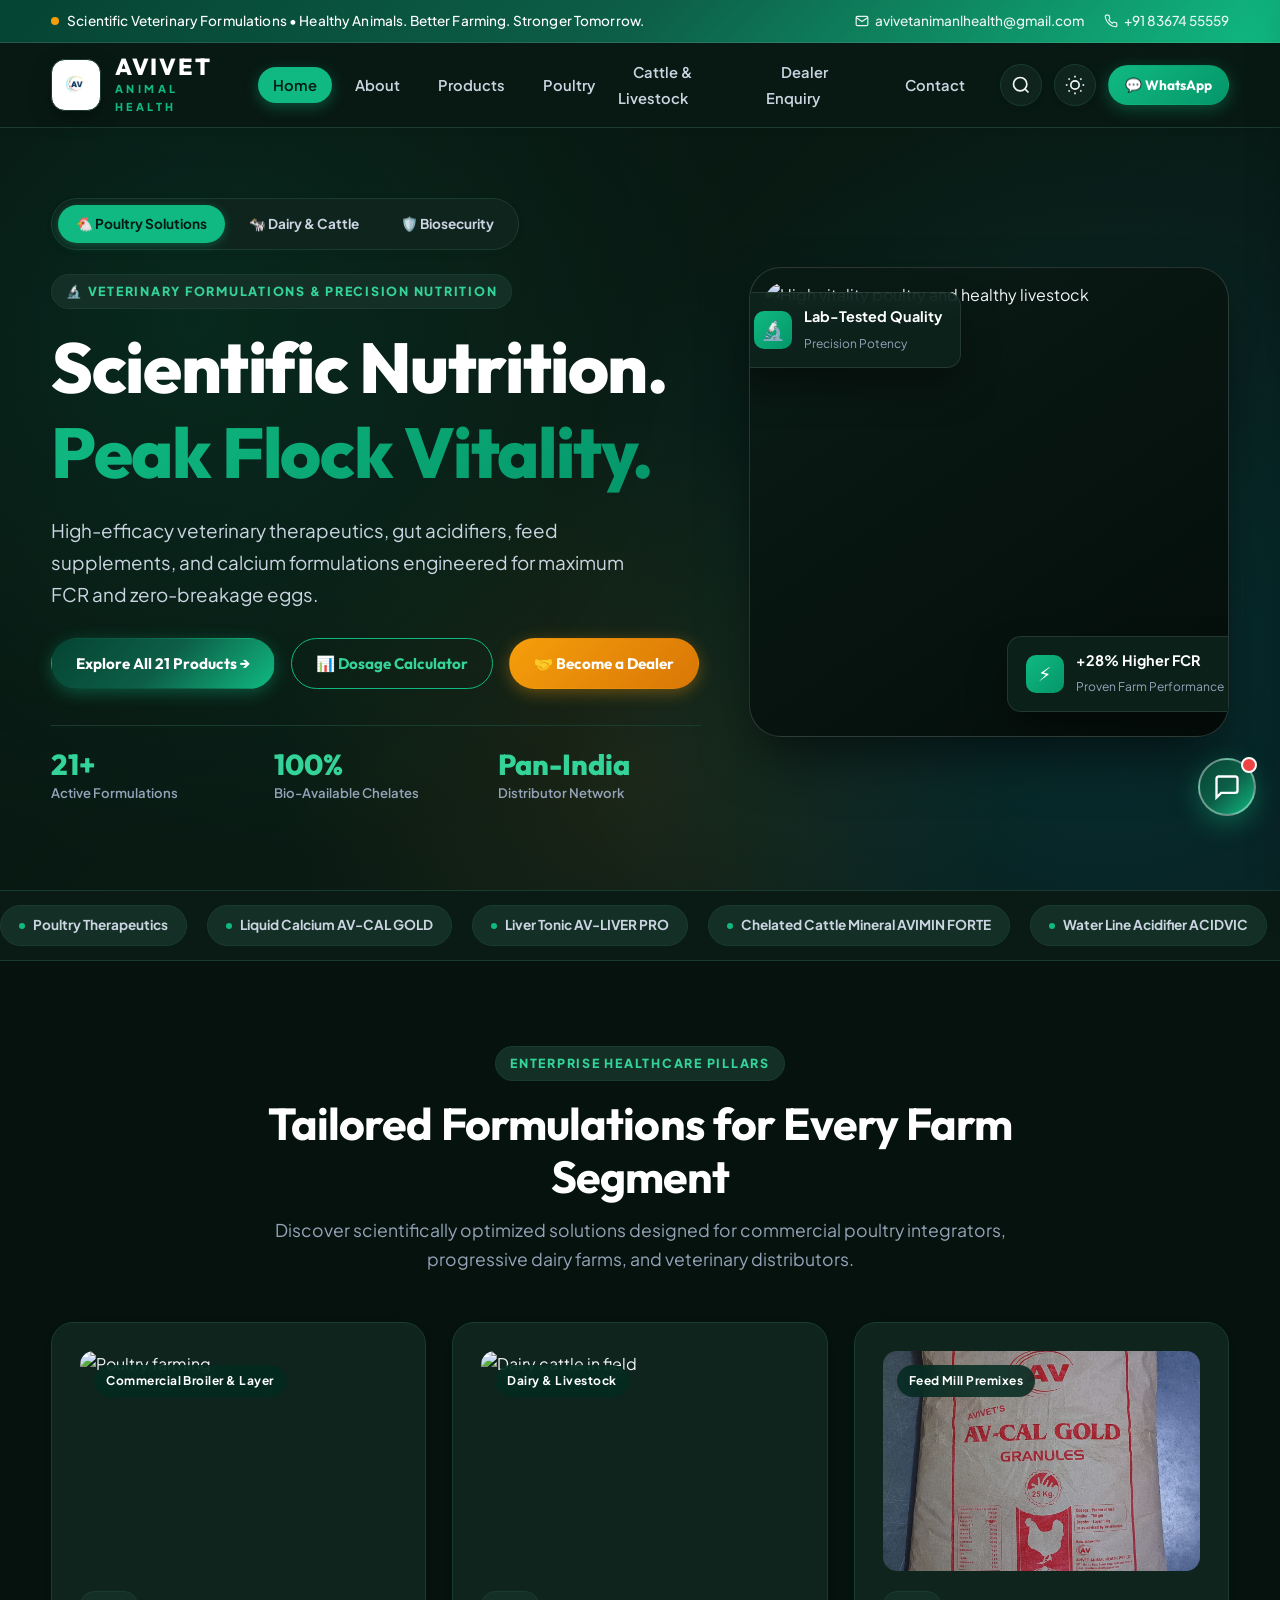
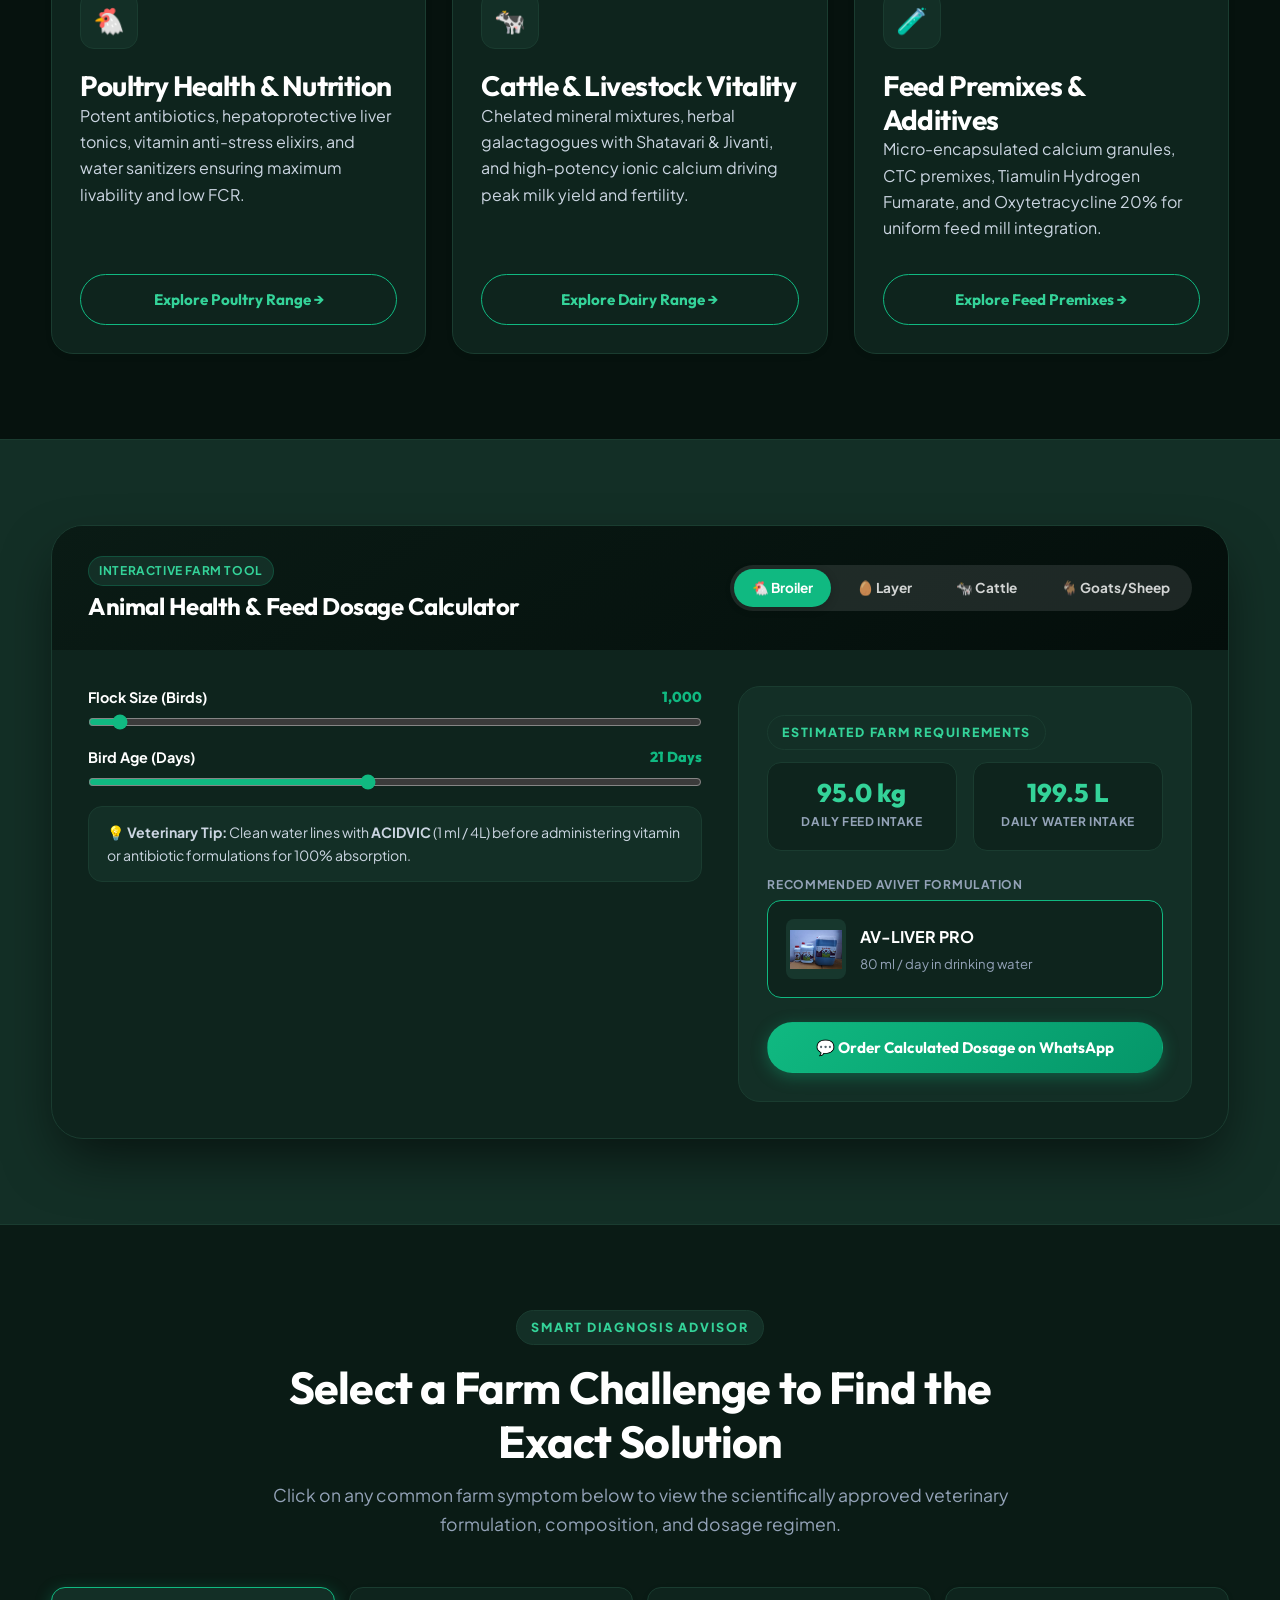
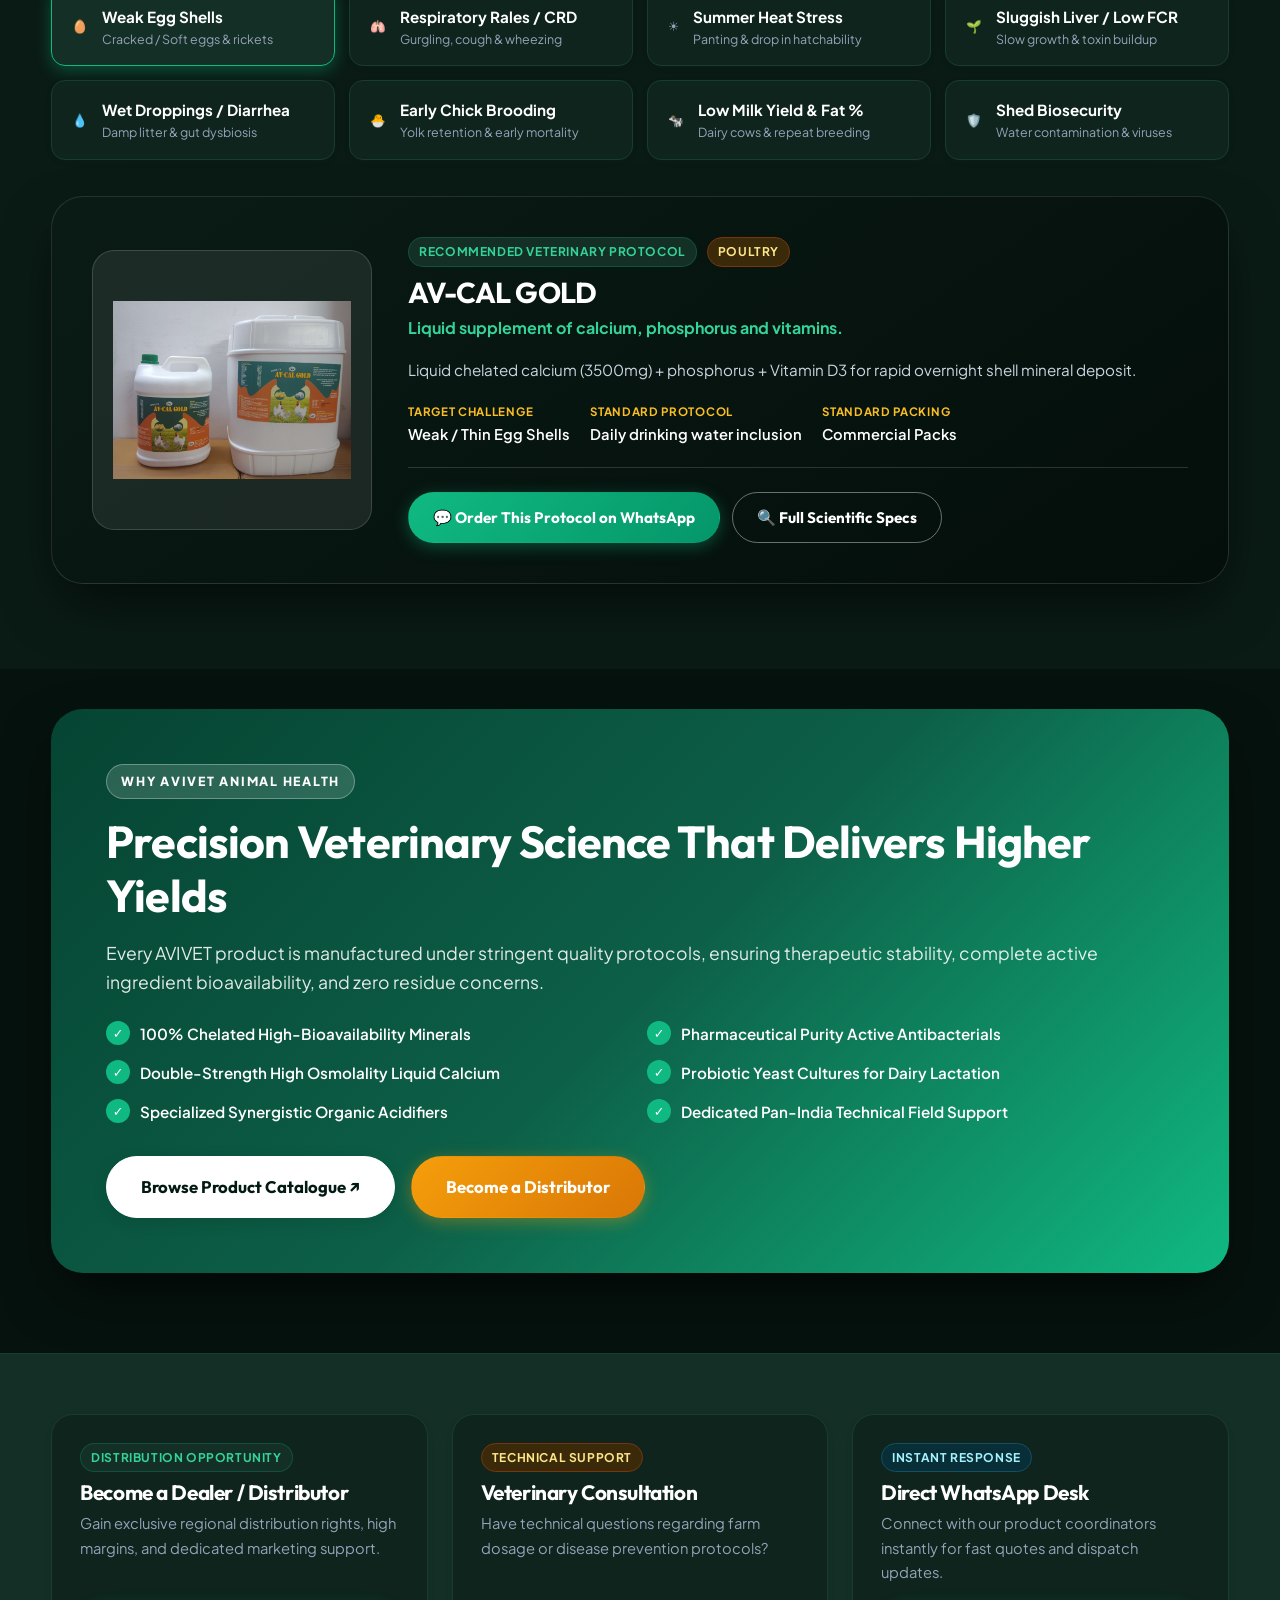
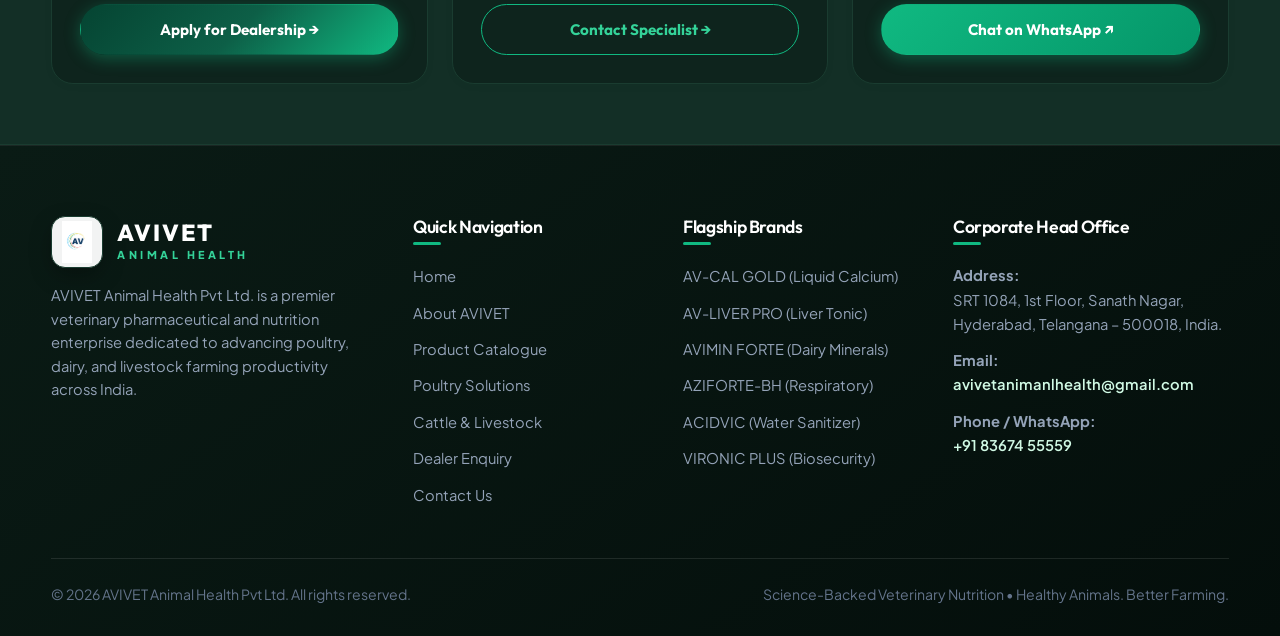
==== commit ecbe637f: "advanced website" ====
--- a/index.html
+++ b/index.html
@@ -1,8 +1,530 @@
-<!doctype html><html lang="en" class="home-page"><head><meta charset="utf-8"><meta name="viewport" content="width=device-width,initial-scale=1"><title>AVIVET Animal Health | Poultry, Cattle & Livestock Solutions</title><meta name="description" content="AVIVET Animal Health provides animal health and nutrition solutions for poultry, cattle and livestock."><link rel="icon" href="assets/images/favicon.png"><link rel="stylesheet" href="assets/css/style.css"><link rel="stylesheet" href="assets/css/advanced.css"><link rel="preconnect" href="https://fonts.googleapis.com"><link rel="preconnect" href="https://fonts.gstatic.com" crossorigin><link href="https://fonts.googleapis.com/css2?family=Inter:wght@400;500;600;700;800&family=Playfair+Display:wght@400;500;600;700&display=swap" rel="stylesheet"><link rel="manifest" href="manifest.json"><meta name="theme-color" content="#08783f"><meta name="apple-mobile-web-app-capable" content="yes"><meta name="apple-mobile-web-app-status-bar-style" content="default"><meta name="apple-mobile-web-app-title" content="AVIVET"></head><body>
-<div class="topbar"><div class="container"><div>Healthy Animals. Better Farming. Stronger Tomorrow.</div><div class="topbar-contact"><span>✉ avivetanimanlhealth@gmail.com</span><span>☎ +91 83674 55559</span></div></div></div>
-<header class="site-header"><nav class="container nav"><a class="brand" href="index.html"><img src="assets/images/avivet-logo.png" alt="AVIVET logo"><div class="brand-text"><strong>AVIVET</strong><span>ANIMAL HEALTH</span></div></a><button class="menu-btn" aria-label="Toggle menu">☰</button><div class="nav-links"><a data-current href="index.html">Home</a><a href="about.html">About</a><a href="products.html">Products</a><a href="poultry.html">Poultry</a><a href="cattle-livestock.html">Cattle & Livestock</a><a href="dealer.html">Dealer Enquiry</a><a href="contact.html">Contact</a></div></nav></header>
-<section class="marquee"><div class="container" style="overflow:hidden"><div class="marquee-track"><span class="pill">Poultry Nutrition</span><span class="pill">Cattle & Livestock</span><span class="pill">Veterinary Medicines</span><span class="pill">Feed Supplements</span><span class="pill">Vitamins & Minerals</span><span class="pill">Farmer & Dealer Support</span><span class="pill">Poultry Nutrition</span><span class="pill">Cattle & Livestock</span><span class="pill">Veterinary Medicines</span><span class="pill">Feed Supplements</span><span class="pill">Vitamins & Minerals</span><span class="pill">Farmer & Dealer Support</span></div></div></section>
-<section class="hero"><div class="container hero-grid"><div class="hero-copy"><span class="eyebrow">Animal health • Nutrition • Support</span><h1>Better Nutrition.<br><span>Stronger Animals.</span></h1><p>Reliable animal health and nutrition solutions for poultry, cattle and livestock — designed to support healthier animals and more productive farms.</p><div class="hero-actions"><a class="btn btn-primary" href="products.html">Explore Products →</a><a class="btn btn-outline" href="dealer.html">Become a Dealer</a></div><div class="hero-points"><span>✓ Quality-focused</span><span>✓ Farmer & dealer support</span><span>✓ India-ready</span></div></div><div class="hero-art"><div class="hero-card"><img src="assets/images/hero-animals.svg" alt="Poultry and cattle illustration" style="width:100%;height:100%;object-fit:cover"><div class="hero-tag">Nutrition • Care • Productivity</div></div></div></div></section>
-<section><div class="container"><div class="section-head"><span class="eyebrow">Our solutions</span><h2>Built around animal health</h2><p>Organized product families make it easy for farmers, veterinary professionals and distributors to find the right solution.</p></div><div class="grid-3"><a class="card" href="poultry.html"><div class="category-art"><img src="assets/images/category-poultry.svg" alt="Poultry"></div><h3>Poultry Health</h3><p>Nutrition, vitamins, supplements and health-support products for poultry.</p></a><a class="card" href="cattle-livestock.html"><div class="category-art"><img src="assets/images/category-cattle.svg" alt="Cattle"></div><h3>Cattle & Livestock</h3><p>Animal nutrition and support products for dairy and livestock farming.</p></a><a class="card" href="products.html"><div class="category-art"><div class="bottle"><div class="label">AVIVET<br>PRODUCTS</div></div></div><h3>Veterinary & Feed Support</h3><p>Medicines, feed supplements, minerals and other animal-care solutions.</p></a></div></div></section>
-<section class="cta-strip"><div class="container cta-grid"><div class="cta-box"><div><h3>Become a Dealer / Distributor</h3><p>Partner with AVIVET and grow together.</p></div><a class="btn btn-primary" href="dealer.html">Enquire Now</a></div><div class="cta-box"><div><h3>Need Product Advice?</h3><p>Send an enquiry to our team.</p></div><a class="btn btn-outline" href="contact.html">Contact Us</a></div><div class="cta-box"><div><h3>Chat on WhatsApp</h3><p>Quick support for your enquiry.</p></div><a class="btn btn-outline" href="https://wa.me/918367455559" target="_blank" rel="noopener">Chat Now</a></div></div></section>
-<footer class="footer"><div class="container footer-grid"><div><a class="brand" href="index.html"><img src="assets/images/avivet-logo.png" alt="AVIVET logo"><div class="brand-text"><strong>AVIVET</strong><span>ANIMAL HEALTH</span></div></a><p>Advancing animal health through practical nutrition, care and support.</p></div><div><h4>Quick Links</h4><a href="about.html">About</a><a href="products.html">Products</a><a href="dealer.html">Dealer Enquiry</a><a href="contact.html">Contact</a></div><div><h4>Contact</h4><a href="mailto:avivetanimanlhealth@gmail.com">avivetanimanlhealth@gmail.com</a><a href="tel:+918367455559">+91 83674 55559</a><a href="contact.html">SRT 1084, 1 St floor, Sanath Nagar, Hyderabad-500018.</a></div><div><h4>Follow AVIVET</h4><p class="small">Social links can be added here when official company accounts are available.</p></div></div><div class="container footer-bottom"><span>© 2026 AVIVET Animal Health Pvt Ltd. All rights reserved.</span><span>Healthy Animals. Better Farming. Stronger Tomorrow.</span></div></footer><button class="back-top" aria-label="Back to top">↑</button><button class="theme-toggle" id="themeToggle" aria-label="Toggle dark mode" style="position: fixed; top: 100px; right: 20px; z-index: 1000; width: 50px; height: 50px; border-radius: 50%; background: rgba(255, 255, 255, 0.95); backdrop-filter: blur(10px); border: 1px solid rgba(14, 165, 233, 0.3); cursor: pointer; display: flex; align-items: center; justify-content: center; box-shadow: 0 4px 15px rgba(14, 165, 233, 0.2);"><svg class="sun" viewBox="0 0 24 24" fill="none" stroke="#0ea5e9" stroke-width="2" style="width: 24px; height: 24px;"><circle cx="12" cy="12" r="5"></circle><line x1="12" y1="1" x2="12" y2="3"></line><line x1="12" y1="21" x2="12" y2="23"></line><line x1="4.22" y1="4.22" x2="5.64" y2="5.64"></line><line x1="18.36" y1="18.36" x2="19.78" y2="19.78"></line><line x1="1" y1="12" x2="3" y2="12"></line><line x1="21" y1="12" x2="23" y2="12"></line><line x1="4.22" y1="19.78" x2="5.64" y2="18.36"></line><line x1="18.36" y1="5.64" x2="19.78" y2="4.22"></line></svg><svg class="moon" viewBox="0 0 24 24" fill="none" stroke="#0f172a" stroke-width="2" style="width: 24px; height: 24px; display: none;"><path d="M21 12.79A9 9 0 1 1 11.21 3 7 7 0 0 0 21 12.79z"></path></svg></button><button class="search-trigger" id="searchTrigger" aria-label="Open search" style="position: fixed; left: 20px; top: 50%; transform: translateY(-50%); width: 50px; height: 50px; border-radius: 50%; background: linear-gradient(135deg, #0ea5e9 0%, #3b82f6 50%, #8b5cf6 100%); border: none; cursor: pointer; display: flex; align-items: center; justify-content: center; box-shadow: 0 4px 20px rgba(14, 165, 233, 0.4); z-index: 1000;"><svg viewBox="0 0 24 24" fill="none" stroke="white" stroke-width="2"><circle cx="11" cy="11" r="8"></circle><line x1="21" y1="21" x2="16.65" y2="16.65"></line></svg></button><div class="search-panel" id="searchPanel" style="position: fixed; top: 0; right: -400px; width: 400px; height: 100vh; background: rgba(255, 255, 255, 0.98); backdrop-filter: blur(20px); box-shadow: -5px 0 30px rgba(0, 0, 0, 0.15); z-index: 2000; transition: right 0.3s ease; display: flex; flex-direction: column;"><div class="search-panel-header" style="padding: 20px; border-bottom: 1px solid #dbe9df; display: flex; justify-content: space-between; align-items: center;"><h3 style="margin: 0; color: #08783f;">Search Products</h3><button class="search-panel-close" id="searchClose" aria-label="Close search" style="background: none; border: none; font-size: 1.5rem; cursor: pointer; color: #5f7177;">&times;</button></div><div class="search-panel-content" style="flex: 1; overflow-y: auto; padding: 20px;"><div class="search-container" style="position: relative; width: 100%; margin-bottom: 20px;"><input type="text" class="search-input" id="searchInput" placeholder="Search products..." aria-label="Search products" style="width: 100%; padding: 14px 45px 14px 18px; border: 2px solid #dbe9df; border-radius: 25px; background: #eef8ef; color: #19343a; font-size: 1rem;"><button class="voice-search" id="voiceSearch" aria-label="Voice search" style="position: absolute; right: 15px; top: 50%; transform: translateY(-50%); background: none; border: none; cursor: pointer;"><svg viewBox="0 0 24 24" width="20" height="20" fill="none" stroke="currentColor" stroke-width="2"><path d="M12 1a3 3 0 0 0-3 3v8a3 3 0 0 0 6 0V4a3 3 0 0 0-3-3z"></path><path d="M19 10v2a7 7 0 0 1-14 0v-2"></path><line x1="12" y1="19" x2="12" y2="23"></line><line x1="8" y1="23" x2="16" y2="23"></line></svg></button></div><div class="search-results" id="searchResults" style="display: flex; flex-direction: column; gap: 10px;"></div></div></div><script src="assets/js/main.js"></script><script src="assets/js/advanced.js"></script></body></html>
+<!doctype html>
+<html lang="en" data-theme="dark">
+<head>
+  <meta charset="utf-8">
+  <meta name="viewport" content="width=device-width, initial-scale=1">
+  <title>AVIVET Animal Health | Next-Gen Poultry, Cattle & Livestock Solutions</title>
+  <meta name="description" content="AVIVET Animal Health provides veterinary medicines, chelated feed supplements, and bio-nutritional formulations for poultry, cattle, and livestock.">
+  <link rel="icon" href="assets/images/favicon.png">
+  
+  <!-- Stylesheets -->
+  <link rel="stylesheet" href="assets/css/style.css">
+  <link rel="stylesheet" href="assets/css/advanced.css">
+  <link rel="stylesheet" href="assets/css/premium.css">
+
+  <link rel="manifest" href="manifest.json">
+  <meta name="theme-color" content="#06120e">
+</head>
+<body>
+
+  <!-- Top Announcement Bar -->
+  <div class="topbar">
+    <div class="container">
+      <div class="topbar-highlight">
+        <span class="badge-pulse"></span>
+        <span>Scientific Veterinary Formulations • Healthy Animals. Better Farming. Stronger Tomorrow.</span>
+      </div>
+      <div class="topbar-contact">
+        <a href="mailto:avivetanimanlhealth@gmail.com">
+          <svg width="14" height="14" viewBox="0 0 24 24" fill="none" stroke="currentColor" stroke-width="2"><path d="M4 4h16c1.1 0 2 .9 2 2v12c0 1.1-.9 2-2 2H4c-1.1 0-2-.9-2-2V6c0-1.1.9-2 2-2z"></path><polyline points="22,6 12,13 2,6"></polyline></svg>
+          avivetanimanlhealth@gmail.com
+        </a>
+        <a href="tel:+918367455559">
+          <svg width="14" height="14" viewBox="0 0 24 24" fill="none" stroke="currentColor" stroke-width="2"><path d="M22 16.92v3a2 2 0 0 1-2.18 2 19.79 19.79 0 0 1-8.63-3.07 19.5 19.5 0 0 1-6-6 19.79 19.79 0 0 1-3.07-8.67A2 2 0 0 1 4.11 2h3a2 2 0 0 1 2 1.72 12.84 12.84 0 0 0 .7 2.81 2 2 0 0 1-.45 2.11L8.09 9.91a16 16 0 0 0 6 6l1.27-1.27a2 2 0 0 1 2.11-.45 12.84 12.84 0 0 0 2.81.7A2 2 0 0 1 22 16.92z"></path></svg>
+          +91 83674 55559
+        </a>
+      </div>
+    </div>
+  </div>
+
+  <!-- Main Sticky Header -->
+  <header class="site-header">
+    <nav class="container nav">
+      <a class="brand" href="index.html">
+        <div class="brand-logo-wrap">
+          <img src="assets/images/avivet-logo.png" alt="AVIVET Animal Health Logo">
+        </div>
+        <div class="brand-text">
+          <strong>AVIVET</strong>
+          <span>ANIMAL HEALTH</span>
+        </div>
+      </a>
+
+      <ul class="nav-links">
+        <li><a class="active" href="index.html">Home</a></li>
+        <li><a href="about.html">About</a></li>
+        <li><a href="products.html">Products</a></li>
+        <li><a href="poultry.html">Poultry</a></li>
+        <li><a href="cattle-livestock.html">Cattle & Livestock</a></li>
+        <li><a href="dealer.html">Dealer Enquiry</a></li>
+        <li><a href="contact.html">Contact</a></li>
+      </ul>
+
+      <div class="nav-tools">
+        <!-- Search Trigger -->
+        <button class="tool-icon-btn search-trigger-btn" aria-label="Search catalogue" title="Search (Ctrl+K)">
+          <svg viewBox="0 0 24 24" fill="none" stroke-width="2"><circle cx="11" cy="11" r="8"></circle><line x1="21" y1="21" x2="16.65" y2="16.65"></line></svg>
+        </button>
+
+        <!-- Theme Toggle -->
+        <button class="tool-icon-btn theme-toggle-btn" aria-label="Toggle Dark/Light Mode" title="Toggle Theme">
+          <svg class="icon-moon" viewBox="0 0 24 24" fill="none" stroke-width="2" style="display:none;"><path d="M21 12.79A9 9 0 1 1 11.21 3 7 7 0 0 0 21 12.79z"></path></svg>
+          <svg class="icon-sun" viewBox="0 0 24 24" fill="none" stroke-width="2"><circle cx="12" cy="12" r="5"></circle><line x1="12" y1="1" x2="12" y2="3"></line><line x1="12" y1="21" x2="12" y2="23"></line><line x1="4.22" y1="4.22" x2="5.64" y2="5.64"></line><line x1="18.36" y1="18.36" x2="19.78" y2="19.78"></line><line x1="1" y1="12" x2="3" y2="12"></line><line x1="21" y1="12" x2="23" y2="12"></line><line x1="4.22" y1="19.78" x2="5.64" y2="18.36"></line><line x1="18.36" y1="5.64" x2="19.78" y2="4.22"></line></svg>
+        </button>
+
+        <!-- WhatsApp Direct CTA -->
+        <a class="btn btn-emerald btn-sm" href="https://wa.me/918367455559" target="_blank" rel="noopener">
+          💬 WhatsApp
+        </a>
+
+        <!-- Mobile Menu Toggle -->
+        <button class="menu-btn" aria-label="Toggle navigation">☰</button>
+      </div>
+    </nav>
+  </header>
+
+  <!-- Hero Section -->
+  <section class="hero">
+    <div class="hero-mesh"></div>
+    <div class="container hero-grid">
+      <div class="hero-copy">
+        <div class="segment-tabs-wrap">
+          <button class="segment-tab-btn active" data-segment="poultry">🐔 Poultry Solutions</button>
+          <button class="segment-tab-btn" data-segment="dairy">🐄 Dairy & Cattle</button>
+          <button class="segment-tab-btn" data-segment="biosecurity">🛡️ Biosecurity</button>
+        </div>
+
+        <span class="eyebrow">🔬 Veterinary Formulations & Precision Nutrition</span>
+        <h1 id="heroDynamicTitle">Scientific Nutrition.<br><span class="highlight">Peak Flock Vitality.</span></h1>
+        <p class="lead" id="heroDynamicLead">
+          High-efficacy veterinary therapeutics, gut acidifiers, feed supplements, and calcium formulations engineered for maximum FCR and zero-breakage eggs.
+        </p>
+
+        <div class="hero-actions">
+          <a class="btn btn-primary" href="products.html">
+            Explore All 21 Products →
+          </a>
+          <a class="btn btn-outline" href="#dosageCalculatorWidget">
+            📊 Dosage Calculator
+          </a>
+          <a class="btn btn-gold" href="dealer.html">
+            🤝 Become a Dealer
+          </a>
+        </div>
+
+        <div class="hero-stats-strip">
+          <div class="hero-stat-item">
+            <strong>21+</strong>
+            <span>Active Formulations</span>
+          </div>
+          <div class="hero-stat-item">
+            <strong>100%</strong>
+            <span>Bio-Available Chelates</span>
+          </div>
+          <div class="hero-stat-item">
+            <strong>Pan-India</strong>
+            <span>Distributor Network</span>
+          </div>
+        </div>
+      </div>
+
+      <div class="hero-visual-card">
+        <div class="floating-glass-badge pos-top-left">
+          <div class="badge-icon">🔬</div>
+          <div>
+            <strong>Lab-Tested Quality</strong>
+            <span>Precision Potency</span>
+          </div>
+        </div>
+
+        <div class="hero-main-img-wrap">
+          <img id="heroDynamicImage" src="https://images.unsplash.com/photo-1548550023-2bdb3c5beed7?auto=format&fit=crop&w=1200&q=85" alt="High vitality poultry and healthy livestock">
+        </div>
+
+        <div class="floating-glass-badge pos-bottom-right">
+          <div class="badge-icon">⚡</div>
+          <div>
+            <strong>+28% Higher FCR</strong>
+            <span>Proven Farm Performance</span>
+          </div>
+        </div>
+      </div>
+    </div>
+  </section>
+
+  <!-- Live Marquee Ticker -->
+  <div class="marquee-section">
+    <div class="marquee-container">
+      <div class="marquee-pill"><span class="dot"></span>Poultry Therapeutics</div>
+      <div class="marquee-pill"><span class="dot"></span>Liquid Calcium AV-CAL GOLD</div>
+      <div class="marquee-pill"><span class="dot"></span>Liver Tonic AV-LIVER PRO</div>
+      <div class="marquee-pill"><span class="dot"></span>Chelated Cattle Mineral AVIMIN FORTE</div>
+      <div class="marquee-pill"><span class="dot"></span>Water Line Acidifier ACIDVIC</div>
+      <div class="marquee-pill"><span class="dot"></span>Azithromycin AZIFORTE-BH</div>
+      <div class="marquee-pill"><span class="dot"></span>Enrofloxacin ENROFLOXAVET-BH</div>
+      <div class="marquee-pill"><span class="dot"></span>Biosecurity Disinfectant VIRONIC PLUS</div>
+      <div class="marquee-pill"><span class="dot"></span>Tiamulin TV-MULIN</div>
+      <div class="marquee-pill"><span class="dot"></span>Probiotic Gut Shield PROGUT-BOOST</div>
+      <div class="marquee-pill"><span class="dot"></span>Poultry Therapeutics</div>
+      <div class="marquee-pill"><span class="dot"></span>Liquid Calcium AV-CAL GOLD</div>
+      <div class="marquee-pill"><span class="dot"></span>Liver Tonic AV-LIVER PRO</div>
+      <div class="marquee-pill"><span class="dot"></span>Chelated Cattle Mineral AVIMIN FORTE</div>
+    </div>
+  </div>
+
+  <!-- Solutions Pillars Section -->
+  <section>
+    <div class="container">
+      <div class="section-head">
+        <span class="eyebrow">Enterprise Healthcare Pillars</span>
+        <h2>Tailored Formulations for Every Farm Segment</h2>
+        <p>Discover scientifically optimized solutions designed for commercial poultry integrators, progressive dairy farms, and veterinary distributors.</p>
+      </div>
+
+      <div class="grid-3">
+        <!-- Pillar 1: Poultry -->
+        <div class="card pillar-card">
+          <div class="pillar-art">
+            <span class="pillar-badge">Commercial Broiler & Layer</span>
+            <img src="https://images.unsplash.com/photo-1548550023-2bdb3c5beed7?auto=format&fit=crop&w=800&q=80" alt="Poultry farming">
+          </div>
+          <div class="card-icon-box">🐔</div>
+          <h3>Poultry Health & Nutrition</h3>
+          <p>Potent antibiotics, hepatoprotective liver tonics, vitamin anti-stress elixirs, and water sanitizers ensuring maximum livability and low FCR.</p>
+          <div style="margin-top:auto;padding-top:16px;">
+            <a class="btn btn-outline" style="width:100%;" href="poultry.html">Explore Poultry Range →</a>
+          </div>
+        </div>
+
+        <!-- Pillar 2: Cattle -->
+        <div class="card pillar-card">
+          <div class="pillar-art">
+            <span class="pillar-badge">Dairy & Livestock</span>
+            <img src="https://images.unsplash.com/photo-1500595046743-cd271d694d30?auto=format&fit=crop&w=800&q=80" alt="Dairy cattle in field">
+          </div>
+          <div class="card-icon-box">🐄</div>
+          <h3>Cattle & Livestock Vitality</h3>
+          <p>Chelated mineral mixtures, herbal galactagogues with Shatavari & Jivanti, and high-potency ionic calcium driving peak milk yield and fertility.</p>
+          <div style="margin-top:auto;padding-top:16px;">
+            <a class="btn btn-outline" style="width:100%;" href="cattle-livestock.html">Explore Dairy Range →</a>
+          </div>
+        </div>
+
+        <!-- Pillar 3: Feed Supplements -->
+        <div class="card pillar-card">
+          <div class="pillar-art">
+            <span class="pillar-badge">Feed Mill Premixes</span>
+            <img src="products/POULTRY_CHICKEN_FEED_SUPPLEMENTS/AV-CAL GOLD GRANULES.jpeg" alt="Feed supplement granules">
+          </div>
+          <div class="card-icon-box">🧪</div>
+          <h3>Feed Premixes & Additives</h3>
+          <p>Micro-encapsulated calcium granules, CTC premixes, Tiamulin Hydrogen Fumarate, and Oxytetracycline 20% for uniform feed mill integration.</p>
+          <div style="margin-top:auto;padding-top:16px;">
+            <a class="btn btn-outline" style="width:100%;" href="products.html?category=Feed%20Supplement">Explore Feed Premixes →</a>
+          </div>
+        </div>
+      </div>
+    </div>
+  </section>
+
+  <!-- Interactive Smart Dosage & Feed Formulation Calculator -->
+  <section class="calculator-section" id="dosageCalculatorWidget">
+    <div class="container">
+      <div class="calc-container">
+        <div class="calc-header">
+          <div>
+            <span class="badge badge-emerald" style="margin-bottom:6px;">Interactive Farm Tool</span>
+            <h3>Animal Health & Feed Dosage Calculator</h3>
+          </div>
+          <div class="calc-species-nav">
+            <button class="calc-species-btn active" data-species="broiler">🐔 Broiler</button>
+            <button class="calc-species-btn" data-species="layer">🥚 Layer</button>
+            <button class="calc-species-btn" data-species="cattle">🐄 Cattle</button>
+            <button class="calc-species-btn" data-species="goat">🐐 Goats/Sheep</button>
+          </div>
+        </div>
+
+        <div class="calc-body-grid">
+          <!-- Input Controls -->
+          <div class="calc-input-panel">
+            <div class="calc-group">
+              <label>
+                <span id="calcCountLabel">Flock Size (Birds)</span>
+                <span class="calc-label-val" id="calcCountVal">2,000</span>
+              </label>
+              <input type="range" class="calc-range-slider" id="calcCountSlider" min="100" max="50000" step="500" value="2000">
+            </div>
+
+            <div class="calc-group">
+              <label>
+                <span id="calcAgeLabel">Bird Age (Days)</span>
+                <span class="calc-label-val" id="calcAgeVal">21 Days</span>
+              </label>
+              <input type="range" class="calc-range-slider" id="calcAgeSlider" min="1" max="45" step="1" value="21">
+            </div>
+
+            <div style="background:var(--bg-subtle);padding:14px 18px;border-radius:var(--radius-md);border:1px solid var(--border-color);font-size:0.88rem;color:var(--text-secondary);">
+              💡 <strong>Veterinary Tip:</strong> Clean water lines with <strong>ACIDVIC</strong> (1 ml / 4L) before administering vitamin or antibiotic formulations for 100% absorption.
+            </div>
+          </div>
+
+          <!-- Output Results & Recommended Product -->
+          <div class="calc-output-panel">
+            <div>
+              <span class="eyebrow" style="margin-bottom:12px;">Estimated Farm Requirements</span>
+              <div class="calc-result-metrics">
+                <div class="calc-metric-box">
+                  <strong id="calcFeedOutput">190.0 kg</strong>
+                  <span>Daily Feed Intake</span>
+                </div>
+                <div class="calc-metric-box">
+                  <strong id="calcWaterOutput">399.0 L</strong>
+                  <span>Daily Water Intake</span>
+                </div>
+              </div>
+            </div>
+
+            <div>
+              <div style="font-size:0.75rem;text-transform:uppercase;letter-spacing:0.06em;color:var(--text-muted);font-weight:700;margin-bottom:6px;">
+                Recommended AVIVET Formulation
+              </div>
+              <div class="calc-recom-card">
+                <div class="calc-recom-thumb">
+                  <img id="calcRecomImg" src="products/POULTRY_CHICKEN_MEDICINES/AV-LIVER%20PRO.jpeg" alt="AV-LIVER PRO">
+                </div>
+                <div class="calc-recom-info">
+                  <strong id="calcRecomName">AV-LIVER PRO</strong>
+                  <p id="calcRecomDesc">160 ml / day in drinking water</p>
+                </div>
+              </div>
+            </div>
+
+            <a class="btn btn-emerald" id="calcOrderBtn" href="https://wa.me/918367455559" target="_blank" rel="noopener">
+              💬 Order Calculated Dosage on WhatsApp
+            </a>
+          </div>
+        </div>
+      </div>
+    </div>
+  </section>
+
+  <!-- Visual Farm Symptom & Solution Finder (Diagnosis Advisor) -->
+  <section class="symptom-section" id="farmDiagnosisAdvisor">
+    <div class="container">
+      <div class="section-head">
+        <span class="eyebrow">Smart Diagnosis Advisor</span>
+        <h2>Select a Farm Challenge to Find the Exact Solution</h2>
+        <p>Click on any common farm symptom below to view the scientifically approved veterinary formulation, composition, and dosage regimen.</p>
+      </div>
+
+      <div class="symptom-tag-grid">
+        <button class="symptom-btn active" data-symptom="eggshell">
+          <span class="symptom-icon">🥚</span>
+          <div>
+            <strong>Weak Egg Shells</strong>
+            <span>Cracked / Soft eggs & rickets</span>
+          </div>
+        </button>
+
+        <button class="symptom-btn" data-symptom="respiratory">
+          <span class="symptom-icon">🫁</span>
+          <div>
+            <strong>Respiratory Rales / CRD</strong>
+            <span>Gurgling, cough & wheezing</span>
+          </div>
+        </button>
+
+        <button class="symptom-btn" data-symptom="heat-stress">
+          <span class="symptom-icon">☀️</span>
+          <div>
+            <strong>Summer Heat Stress</strong>
+            <span>Panting & drop in hatchability</span>
+          </div>
+        </button>
+
+        <button class="symptom-btn" data-symptom="liver-fcr">
+          <span class="symptom-icon">🌱</span>
+          <div>
+            <strong>Sluggish Liver / Low FCR</strong>
+            <span>Slow growth & toxin buildup</span>
+          </div>
+        </button>
+
+        <button class="symptom-btn" data-symptom="wet-litter">
+          <span class="symptom-icon">💧</span>
+          <div>
+            <strong>Wet Droppings / Diarrhea</strong>
+            <span>Damp litter & gut dysbiosis</span>
+          </div>
+        </button>
+
+        <button class="symptom-btn" data-symptom="chick-stress">
+          <span class="symptom-icon">🐣</span>
+          <div>
+            <strong>Early Chick Brooding</strong>
+            <span>Yolk retention & early mortality</span>
+          </div>
+        </button>
+
+        <button class="symptom-btn" data-symptom="milk-yield">
+          <span class="symptom-icon">🐄</span>
+          <div>
+            <strong>Low Milk Yield & Fat %</strong>
+            <span>Dairy cows & repeat breeding</span>
+          </div>
+        </button>
+
+        <button class="symptom-btn" data-symptom="biosecurity">
+          <span class="symptom-icon">🛡️</span>
+          <div>
+            <strong>Shed Biosecurity</strong>
+            <span>Water contamination & viruses</span>
+          </div>
+        </button>
+      </div>
+
+      <!-- Matched Solution Card Target -->
+      <div id="matchedSolutionTarget">
+        <!-- Injected Dynamically by JavaScript -->
+      </div>
+    </div>
+  </section>
+
+  <!-- High-Impact Enterprise Feature Banner -->
+  <section style="padding:40px 0 80px;">
+    <div class="container">
+      <div class="feature-banner">
+        <span class="eyebrow" style="background:rgba(255,255,255,0.15);color:#fff;border-color:rgba(255,255,255,0.3);">Why AVIVET Animal Health</span>
+        <h2>Precision Veterinary Science That Delivers Higher Yields</h2>
+        <p>Every AVIVET product is manufactured under stringent quality protocols, ensuring therapeutic stability, complete active ingredient bioavailability, and zero residue concerns.</p>
+
+        <ul>
+          <li><span class="check-icon">✓</span> 100% Chelated High-Bioavailability Minerals</li>
+          <li><span class="check-icon">✓</span> Pharmaceutical Purity Active Antibacterials</li>
+          <li><span class="check-icon">✓</span> Double-Strength High Osmolality Liquid Calcium</li>
+          <li><span class="check-icon">✓</span> Probiotic Yeast Cultures for Dairy Lactation</li>
+          <li><span class="check-icon">✓</span> Specialized Synergistic Organic Acidifiers</li>
+          <li><span class="check-icon">✓</span> Dedicated Pan-India Technical Field Support</li>
+        </ul>
+
+        <div style="display:flex;gap:16px;flex-wrap:wrap;">
+          <a class="btn btn-white btn-lg" href="products.html">
+            Browse Product Catalogue ↗
+          </a>
+          <a class="btn btn-gold btn-lg" href="dealer.html">
+            Become a Distributor
+          </a>
+        </div>
+      </div>
+    </div>
+  </section>
+
+  <!-- Quick CTA Row -->
+  <section class="cta-strip">
+    <div class="container cta-grid">
+      <div class="cta-box">
+        <div>
+          <span class="badge badge-emerald" style="margin-bottom:8px;">Distribution Opportunity</span>
+          <h3>Become a Dealer / Distributor</h3>
+          <p>Gain exclusive regional distribution rights, high margins, and dedicated marketing support.</p>
+        </div>
+        <a class="btn btn-primary" href="dealer.html">Apply for Dealership →</a>
+      </div>
+
+      <div class="cta-box">
+        <div>
+          <span class="badge badge-gold" style="margin-bottom:8px;">Technical Support</span>
+          <h3>Veterinary Consultation</h3>
+          <p>Have technical questions regarding farm dosage or disease prevention protocols?</p>
+        </div>
+        <a class="btn btn-outline" href="contact.html">Contact Specialist →</a>
+      </div>
+
+      <div class="cta-box">
+        <div>
+          <span class="badge badge-cyan" style="margin-bottom:8px;">Instant Response</span>
+          <h3>Direct WhatsApp Desk</h3>
+          <p>Connect with our product coordinators instantly for fast quotes and dispatch updates.</p>
+        </div>
+        <a class="btn btn-emerald" href="https://wa.me/918367455559" target="_blank" rel="noopener">Chat on WhatsApp ↗</a>
+      </div>
+    </div>
+  </section>
+
+  <!-- Master Site Footer -->
+  <footer class="footer">
+    <div class="container footer-grid">
+      <div>
+        <a class="brand" href="index.html">
+          <div class="brand-logo-wrap">
+            <img src="assets/images/avivet-logo.png" alt="AVIVET Logo">
+          </div>
+          <div class="brand-text">
+            <strong>AVIVET</strong>
+            <span>ANIMAL HEALTH</span>
+          </div>
+        </a>
+        <p class="company-desc">
+          AVIVET Animal Health Pvt Ltd. is a premier veterinary pharmaceutical and nutrition enterprise dedicated to advancing poultry, dairy, and livestock farming productivity across India.
+        </p>
+      </div>
+
+      <div>
+        <h4>Quick Navigation</h4>
+        <ul class="footer-links">
+          <li><a href="index.html">Home</a></li>
+          <li><a href="about.html">About AVIVET</a></li>
+          <li><a href="products.html">Product Catalogue</a></li>
+          <li><a href="poultry.html">Poultry Solutions</a></li>
+          <li><a href="cattle-livestock.html">Cattle & Livestock</a></li>
+          <li><a href="dealer.html">Dealer Enquiry</a></li>
+          <li><a href="contact.html">Contact Us</a></li>
+        </ul>
+      </div>
+
+      <div>
+        <h4>Flagship Brands</h4>
+        <ul class="footer-links">
+          <li><a href="products.html">AV-CAL GOLD (Liquid Calcium)</a></li>
+          <li><a href="products.html">AV-LIVER PRO (Liver Tonic)</a></li>
+          <li><a href="products.html">AVIMIN FORTE (Dairy Minerals)</a></li>
+          <li><a href="products.html">AZIFORTE-BH (Respiratory)</a></li>
+          <li><a href="products.html">ACIDVIC (Water Sanitizer)</a></li>
+          <li><a href="products.html">VIRONIC PLUS (Biosecurity)</a></li>
+        </ul>
+      </div>
+
+      <div>
+        <h4>Corporate Head Office</h4>
+        <div class="footer-contact-info">
+          <div>
+            <strong>Address:</strong><br>
+            SRT 1084, 1st Floor, Sanath Nagar, Hyderabad, Telangana – 500018, India.
+          </div>
+          <div>
+            <strong>Email:</strong><br>
+            <a href="mailto:avivetanimanlhealth@gmail.com">avivetanimanlhealth@gmail.com</a>
+          </div>
+          <div>
+            <strong>Phone / WhatsApp:</strong><br>
+            <a href="tel:+918367455559">+91 83674 55559</a>
+          </div>
+        </div>
+      </div>
+    </div>
+
+    <div class="container footer-bottom">
+      <span>© 2026 AVIVET Animal Health Pvt Ltd. All rights reserved.</span>
+      <span>Science-Backed Veterinary Nutrition • Healthy Animals. Better Farming.</span>
+    </div>
+  </footer>
+
+  <!-- Back to top button -->
+  <button class="back-top" aria-label="Back to top">↑</button>
+
+  <!-- Core Scripts -->
+  <script src="assets/data/products-data.js"></script>
+  <script src="assets/js/main.js"></script>
+  <script src="assets/js/advanced.js"></script>
+</body>
+</html>
--- a/assets/css/style.css
+++ b/assets/css/style.css
@@ -1 +1,1618 @@
-:root{--green:#0ea5e9;--green-dark:#0284c7;--green-soft:#e0f2fe;--navy:#0f172a;--text:#1e293b;--muted:#64748b;--white:#ffffff;--line:#e2e8f0;--shadow:0 12px 30px rgba(14,165,233,.15);--radius:18px;--accent:#f97316;--accent-light:#ffedd5;--gradient-primary:linear-gradient(135deg,#0ea5e9 0%,#3b82f6 50%,#8b5cf6 100%);--gradient-secondary:linear-gradient(135deg,#0f172a 0%,#1e293b 100%);--hero-bg:linear-gradient(135deg,#0ea5e9 0%,#06b6d4 50%,#10b981 100%);--section-bg-1:#f0f9ff;--section-bg-2:#faf5ff;--section-bg-3:#fef3c7}*{box-sizing:border-box}html{scroll-behavior:smooth}body{margin:0;font-family:Inter,Segoe UI,Arial,sans-serif;color:var(--text);background:#ffffff;line-height:1.6}a{text-decoration:none;color:inherit}img{max-width:100%;display:block}.container{width:min(1180px,92%);margin:auto}.topbar{background:var(--gradient-primary);color:#fff;font-size:.9rem}.topbar .container{min-height:38px;display:flex;align-items:center;justify-content:space-between;gap:20px}.topbar-contact{display:flex;gap:18px;flex-wrap:wrap}.site-header{position:sticky;top:0;z-index:30;background:rgba(255,255,255,.98);backdrop-filter:blur(12px);border-bottom:1px solid rgba(14,165,233,.15);box-shadow:0 2px 20px rgba(0,0,0,.08)}.nav{min-height:82px;display:flex;align-items:center;justify-content:space-between;gap:15px;flex-wrap:nowrap}.brand{display:flex;align-items:center;gap:12px;min-width:160px;flex-shrink:0}.brand img{width:50px;height:50px;object-fit:contain}.brand-text strong{display:block;font-size:1.3rem;letter-spacing:.12em;color:#0f172a}.brand-text span{display:block;font-size:.65rem;letter-spacing:.34em;color:var(--green);font-weight:800}.nav-links{display:flex;align-items:center;gap:15px;font-weight:600;flex:1;overflow-x:auto;white-space:nowrap;scrollbar-width:none;padding-right:10px}.nav-links::-webkit-scrollbar{display:none}.nav-links a{padding:8px 8px;position:relative;font-size:0.85rem;flex-shrink:0;color:var(--navy)}.nav-links a:hover,.nav-links a.active{color:var(--green)}.nav-links a.active:after{content:"";position:absolute;left:0;right:0;bottom:0;height:3px;background:var(--gradient-primary);border-radius:9px}.btn{display:inline-flex;align-items:center;justify-content:center;gap:8px;padding:10px 14px;border-radius:999px;font-weight:700;border:1px solid transparent;transition:.2s;font-size:0.85rem;flex-shrink:0}.btn-primary{background:var(--gradient-primary);color:#fff;box-shadow:0 4px 15px rgba(14,165,233,.4)}.btn-primary:hover{transform:translateY(-2px);box-shadow:0 6px 25px rgba(14,165,233,.5)}.btn-outline{border-color:var(--green);color:var(--green);background:#fff}.btn-outline:hover{background:var(--green-soft)}.menu-btn{display:none;border:0;background:none;font-size:1.6rem;cursor:pointer;flex-shrink:0;padding:10px;color:var(--navy)}.nav-actions{display:flex;align-items:center;gap:12px;flex-shrink:0}.nav-actions .btn{display:none}.hero{background:var(--hero-bg);color:#fff;padding:80px 0}.hero-copy h1{color:#fff}.hero-copy h1 span{color:#fef3c7}.hero-copy p{color:rgba(255,255,255,.9)}.hero-actions .btn-outline{border-color:#fff;color:#fff;background:transparent}.hero-actions .btn-outline:hover{background:rgba(255,255,255,.2)}@media(max-width:968px){.nav-links{display:none;position:absolute;top:100%;left:0;right:0;background:#fff;flex-direction:column;padding:20px;gap:15px;border-top:1px solid #edf2ee}.nav-links.open{display:flex}.nav-links a{padding:15px 0;font-size:1rem}.menu-btn{display:block}.nav-actions .btn{display:inline-flex}}@media(max-width:640px){.brand{min-width:140px}.brand img{width:40px;height:40px}.brand-text strong{font-size:1.1rem}.btn{padding:8px 12px;font-size:0.8rem}}.hero{background:linear-gradient(135deg,#f4fbf3 0%,#edf8ef 52%,#e3f3e9 100%);overflow:hidden}.hero-grid{display:grid;grid-template-columns:1.02fr .98fr;align-items:stretch;min-height:570px}.hero-copy{padding:82px 0 60px}.eyebrow{display:inline-flex;align-items:center;gap:8px;color:var(--green);font-weight:900;text-transform:uppercase;letter-spacing:.12em;font-size:.8rem;background:#fff;padding:8px 12px;border-radius:999px;box-shadow:var(--shadow)}h1{font-size:clamp(2.8rem,5vw,5rem);line-height:1.05;margin:20px 0 18px;color:#123d32}.hero-copy h1 span{color:var(--green)}.hero-copy p{font-size:1.12rem;color:var(--muted);max-width:620px}.hero-actions{display:flex;gap:12px;flex-wrap:wrap;margin:28px 0}.hero-points{display:flex;flex-wrap:wrap;gap:18px;margin-top:30px;color:#34535a}.hero-points span{display:inline-flex;align-items:center;gap:7px;font-weight:700}.hero-art{display:flex;align-items:center;justify-content:center;padding:36px 0}.hero-card{width:100%;height:430px;border-radius:38px;background:linear-gradient(180deg,#bce9f4 0 43%,#9ed568 43% 100%);position:relative;overflow:hidden;box-shadow:var(--shadow);border:10px solid rgba(255,255,255,.65)}.sun{position:absolute;right:9%;top:10%;width:72px;height:72px;border-radius:50%;background:#ffe787}.hill{position:absolute;inset:auto 0 0;height:44%;background:#7fc451;border-radius:50% 50% 0 0/40% 40% 0 0}.animal{position:absolute;bottom:14%;font-size:8rem;filter:drop-shadow(0 12px 10px rgba(0,0,0,.08))}.animal.cow{right:9%}.animal.hen{left:18%;font-size:7rem}.animal.chick{left:40%;bottom:7%;font-size:4rem}.hero-tag{position:absolute;left:6%;bottom:7%;background:rgba(0,105,64,.95);color:#fff;padding:14px 18px;border-radius:16px;font-weight:800}.marquee{background:#fff;border-bottom:1px solid var(--line);overflow:hidden}.marquee-track{display:flex;gap:16px;width:max-content;animation:scroll 24s linear infinite;padding:12px 0}.pill{background:var(--green-soft);color:var(--green-dark);border:1px solid #d2ead8;padding:9px 14px;border-radius:999px;font-weight:800;white-space:nowrap}@keyframes scroll{to{transform:translateX(-50%)}}section{padding:78px 0}.section-head{text-align:center;margin-bottom:36px}.section-head .eyebrow{box-shadow:none;border:1px solid #d9ecdf}.section-head h2{font-size:clamp(2rem,4vw,3rem);margin:12px 0 8px;color:#133b32}.section-head p{margin:0 auto;max-width:720px;color:var(--muted)}.grid-3{display:grid;grid-template-columns:repeat(3,1fr);gap:22px}.grid-4{display:grid;grid-template-columns:repeat(4,1fr);gap:20px}.card{background:#fff;border:1px solid var(--line);border-radius:var(--radius);padding:22px;box-shadow:0 7px 22px rgba(24,67,49,.05)}.card:hover{transform:translateY(-3px);box-shadow:var(--shadow);transition:.2s}.category-art{height:150px;border-radius:14px;background:linear-gradient(145deg,#eff9f1,#e6f2ee);display:flex;align-items:center;justify-content:center;font-size:4.6rem}.card h3{margin:16px 0 6px}.card p{color:var(--muted);margin:0}.product-card{padding:18px}.product-art{height:190px;border-radius:14px;background:linear-gradient(145deg,#f5faf4,#e8f5ec);display:flex;align-items:center;justify-content:center;position:relative;overflow:hidden}.bottle{width:78px;height:126px;background:linear-gradient(90deg,#dfe7e3,#fff,#d4e0db);border-radius:12px 12px 18px 18px;position:relative;box-shadow:0 8px 18px rgba(0,0,0,.12)}.bottle:before{content:"";position:absolute;top:-22px;left:18px;width:42px;height:24px;border-radius:6px 6px 3px 3px;background:#71847f}.label{position:absolute;left:8px;right:8px;top:45px;padding:9px 4px;text-align:center;border-radius:7px;background:#fff;color:var(--green-dark);font-size:.72rem;font-weight:900}.feature{background:linear-gradient(135deg,#0c6b3e,#0d8f4d);color:#fff;border-radius:28px;padding:34px}.feature-grid{display:grid;grid-template-columns:1fr 1fr;gap:26px;align-items:center}.feature ul{padding-left:20px}.feature li{margin:10px 0}.stats{display:grid;grid-template-columns:repeat(4,1fr);gap:14px}.stat{padding:22px;text-align:center;border:1px solid var(--line);border-radius:16px;background:#fff}.stat strong{display:block;font-size:1.9rem;color:var(--green-dark)}.cta-strip{background:#f4faf5;border-top:1px solid var(--line);border-bottom:1px solid var(--line)}.cta-grid{display:grid;grid-template-columns:repeat(3,1fr);gap:18px}.cta-box{display:flex;align-items:center;justify-content:space-between;gap:12px;padding:22px;border-radius:16px;background:#fff;border:1px solid var(--line)}.cta-box h3{margin:0 0 4px}.cta-box p{margin:0;color:var(--muted);font-size:.9rem}.footer{background:#0d2e25;color:#d9eee5;padding:52px 0 20px}.footer-grid{display:grid;grid-template-columns:1.3fr 1fr 1fr 1fr;gap:30px}.footer .brand-text strong{color:#fff}.footer .brand-text span{color:#91d8ac}.footer h4{margin:0 0 12px;color:#fff}.footer a{display:block;margin:8px 0;color:#c8dfd5}.footer-bottom{border-top:1px solid rgba(255,255,255,.15);margin-top:34px;padding-top:16px;display:flex;justify-content:space-between;gap:15px;flex-wrap:wrap;color:#b8d0c7;font-size:.88rem}.page-hero{background:linear-gradient(135deg,#eff9f1,#e5f5ea);padding:72px 0}.page-hero h1{margin:0 0 8px;font-size:3.3rem}.breadcrumbs{font-size:.95rem;color:var(--muted)}.contact-grid{display:grid;grid-template-columns:1fr 1fr;gap:24px}.info-list{display:grid;gap:14px}.info-item{padding:18px;border:1px solid var(--line);border-radius:16px;background:#fff}.info-item strong{display:block;color:var(--green-dark)}.form-card input,.form-card textarea,.form-card select{width:100%;padding:13px 14px;border:1px solid #cfe0d5;border-radius:12px;margin:6px 0 14px;font:inherit}.form-row{display:grid;grid-template-columns:1fr 1fr;gap:14px}.small{font-size:.86rem;color:var(--muted)}.product-table{width:100%;border-collapse:collapse}.product-table th,.product-table td{border-bottom:1px solid var(--line);padding:13px;text-align:left}.product-table th{color:var(--green-dark);background:#f6fbf7}.notice{padding:14px 16px;border-left:4px solid var(--green);background:#f2f8f3;border-radius:10px;color:#2d5141}.socials{display:flex;gap:10px}.socials a{display:inline-flex;width:36px;height:36px;align-items:center;justify-content:center;border:1px solid rgba(255,255,255,.18);border-radius:50%}.back-top{position:fixed;right:18px;bottom:18px;width:44px;height:44px;border-radius:50%;background:var(--green);color:#fff;display:none;align-items:center;justify-content:center;box-shadow:var(--shadow)}.back-top.show{display:flex}@media(max-width:980px){.nav-links{display:none}.menu-btn{display:block}.hero-grid,.feature-grid,.contact-grid{grid-template-columns:1fr}.hero-copy{padding-top:58px}.grid-4{grid-template-columns:repeat(2,1fr)}.grid-3{grid-template-columns:1fr 1fr}.stats{grid-template-columns:repeat(2,1fr)}.footer-grid{grid-template-columns:1fr 1fr}.cta-grid{grid-template-columns:1fr}.nav.open .nav-links{display:flex;position:absolute;top:82px;left:0;right:0;background:#fff;padding:20px;flex-direction:column;border-bottom:1px solid var(--line)}.topbar .container{align-items:flex-start;flex-direction:column;padding:9px 0}}@media(max-width:640px){.brand{min-width:auto}.brand-text strong{font-size:1.18rem}.brand-text span{font-size:.55rem}.brand img{width:46px;height:46px}.grid-3,.grid-4,.stats,.form-row,.footer-grid{grid-template-columns:1fr}section{padding:56px 0}.hero-copy p{font-size:1rem}.hero-art{padding-top:0}.hero-card{height:320px}.page-hero h1{font-size:2.4rem}.topbar{font-size:.78rem}.topbar-contact{gap:9px}.nav{min-height:72px}.nav.open .nav-links{top:72px}}
+/* ==========================================================================
+   AVIVET ANIMAL HEALTH - MASTER STYLESHEET
+   Next-Generation Corporate & Veterinary Bio-Tech Design System
+   ========================================================================== */
+
+@import url('https://fonts.googleapis.com/css2?family=Outfit:wght@400;500;600;700;800;900&family=Plus+Jakarta+Sans:ital,wght@0,300;0,400;0,500;0,600;0,700;0,800;1,400&display=swap');
+
+:root {
+  /* Core Brand Colors */
+  --primary-dark: #032b20;
+  --primary: #054432;
+  --primary-light: #0d5f47;
+  --emerald: #10b981;
+  --emerald-light: #34d399;
+  --emerald-soft: #ecfdf5;
+  --emerald-glow: rgba(16, 185, 129, 0.35);
+  
+  /* Vibrant Tech & Nutrition Accents */
+  --accent-cyan: #06b6d4;
+  --accent-cyan-light: #67e8f9;
+  --accent-cyan-glow: rgba(6, 182, 212, 0.35);
+  --accent-gold: #f59e0b;
+  --accent-gold-light: #fbbf24;
+  --accent-amber: #d97706;
+  --accent-orange: #f97316;
+
+  /* Neutrals & Surfaces (Light Mode) */
+  --bg-base: #f7faf8;
+  --bg-surface: #ffffff;
+  --bg-card: #ffffff;
+  --bg-subtle: #f0fdf4;
+  --bg-subtle-2: #f8fafc;
+  --border-color: #e2e8f0;
+  --border-subtle: #edf2f7;
+  --border-focus: #10b981;
+  --text-main: #0f172a;
+  --text-heading: #062b21;
+  --text-secondary: #334155;
+  --text-muted: #64748b;
+  --text-inverse: #ffffff;
+
+  /* Ambient Shadows */
+  --shadow-sm: 0 2px 8px rgba(3, 43, 32, 0.04);
+  --shadow-md: 0 8px 24px -4px rgba(3, 43, 32, 0.08), 0 2px 6px -1px rgba(3, 43, 32, 0.04);
+  --shadow-lg: 0 20px 40px -8px rgba(3, 43, 32, 0.12), 0 4px 12px -2px rgba(3, 43, 32, 0.06);
+  --shadow-xl: 0 25px 55px -10px rgba(3, 43, 32, 0.18);
+  --shadow-glow: 0 0 25px var(--emerald-glow);
+
+  /* Gradients */
+  --grad-primary: linear-gradient(135deg, #054432 0%, #0d5f47 50%, #10b981 100%);
+  --grad-hero: linear-gradient(135deg, #f0fdf4 0%, #f7faf8 50%, #ecfeff 100%);
+  --grad-emerald: linear-gradient(135deg, #10b981 0%, #059669 100%);
+  --grad-gold: linear-gradient(135deg, #f59e0b 0%, #d97706 100%);
+  --grad-dark: linear-gradient(145deg, #032b20 0%, #061a14 100%);
+  --grad-glass: linear-gradient(135deg, rgba(255, 255, 255, 0.85) 0%, rgba(255, 255, 255, 0.6) 100%);
+  --grad-tech: linear-gradient(135deg, #054432 0%, #06b6d4 100%);
+
+  /* Border Radii */
+  --radius-sm: 8px;
+  --radius-md: 14px;
+  --radius-lg: 22px;
+  --radius-xl: 32px;
+  --radius-pill: 9999px;
+
+  /* Transitions */
+  --trans-fast: 0.18s cubic-bezier(0.4, 0, 0.2, 1);
+  --trans-base: 0.3s cubic-bezier(0.4, 0, 0.2, 1);
+  --trans-smooth: 0.5s cubic-bezier(0.16, 1, 0.3, 1);
+}
+
+/* Dark Mode Theme */
+[data-theme="dark"] {
+  --primary-dark: #021a13;
+  --primary: #10b981;
+  --primary-light: #34d399;
+  --emerald-soft: #0c2b21;
+  --bg-base: #06120e;
+  --bg-surface: #0a1b15;
+  --bg-card: #0e241d;
+  --bg-subtle: #132f26;
+  --bg-subtle-2: #17372d;
+  --border-color: #1a3c30;
+  --border-subtle: #153228;
+  --border-focus: #34d399;
+  --text-main: #f1f5f9;
+  --text-heading: #ffffff;
+  --text-secondary: #cbd5e1;
+  --text-muted: #94a3b8;
+  --grad-hero: linear-gradient(135deg, #06120e 0%, #091a13 50%, #081d1e 100%);
+  --grad-dark: linear-gradient(145deg, #0a1b15 0%, #040e0b 100%);
+  --grad-glass: linear-gradient(135deg, rgba(14, 36, 29, 0.85) 0%, rgba(10, 27, 21, 0.6) 100%);
+  --shadow-md: 0 8px 24px -4px rgba(0, 0, 0, 0.4);
+  --shadow-lg: 0 20px 40px -8px rgba(0, 0, 0, 0.5);
+  --shadow-xl: 0 25px 55px -10px rgba(0, 0, 0, 0.6);
+}
+
+/* ==========================================================================
+   Base Reset & Typography
+   ========================================================================== */
+*, *::before, *::after {
+  box-sizing: border-box;
+  margin: 0;
+  padding: 0;
+}
+
+html {
+  scroll-behavior: smooth;
+  -webkit-text-size-adjust: 100%;
+}
+
+body {
+  font-family: 'Plus Jakarta Sans', system-ui, -apple-system, sans-serif;
+  background-color: var(--bg-base);
+  color: var(--text-main);
+  line-height: 1.65;
+  font-size: 1rem;
+  overflow-x: hidden;
+  transition: background-color var(--trans-base), color var(--trans-base);
+}
+
+h1, h2, h3, h4, h5, h6 {
+  font-family: 'Outfit', sans-serif;
+  color: var(--text-heading);
+  line-height: 1.2;
+  font-weight: 700;
+  letter-spacing: -0.02em;
+}
+
+h1 { font-size: clamp(2.4rem, 5.5vw, 4.4rem); font-weight: 800; }
+h2 { font-size: clamp(1.8rem, 3.8vw, 2.8rem); font-weight: 700; }
+h3 { font-size: clamp(1.3rem, 2.2vw, 1.75rem); font-weight: 700; }
+h4 { font-size: 1.2rem; font-weight: 600; }
+
+p {
+  color: var(--text-secondary);
+  margin-bottom: 1rem;
+}
+
+a {
+  color: inherit;
+  text-decoration: none;
+  transition: color var(--trans-fast), transform var(--trans-fast);
+}
+
+img {
+  max-width: 100%;
+  height: auto;
+  display: block;
+}
+
+button, input, select, textarea {
+  font: inherit;
+}
+
+.container {
+  width: min(1240px, 92%);
+  margin-inline: auto;
+}
+
+/* ==========================================================================
+   Header, Navigation & Top Announcement Bar
+   ========================================================================== */
+.topbar {
+  background: var(--grad-primary);
+  color: #ffffff;
+  font-size: 0.85rem;
+  font-weight: 500;
+  position: relative;
+  z-index: 40;
+  border-bottom: 1px solid rgba(255, 255, 255, 0.12);
+}
+
+.topbar .container {
+  min-height: 42px;
+  display: flex;
+  align-items: center;
+  justify-content: space-between;
+  gap: 16px;
+  flex-wrap: wrap;
+  padding: 6px 0;
+}
+
+.topbar-highlight {
+  display: inline-flex;
+  align-items: center;
+  gap: 8px;
+  letter-spacing: 0.01em;
+}
+
+.topbar-highlight .badge-pulse {
+  display: inline-block;
+  width: 8px;
+  height: 8px;
+  border-radius: 50%;
+  background: var(--accent-gold);
+  box-shadow: 0 0 0 0 rgba(245, 158, 11, 0.7);
+  animation: pulse-glow 2s infinite;
+}
+
+@keyframes pulse-glow {
+  0% { transform: scale(0.95); box-shadow: 0 0 0 0 rgba(245, 158, 11, 0.7); }
+  70% { transform: scale(1); box-shadow: 0 0 0 8px rgba(245, 158, 11, 0); }
+  100% { transform: scale(0.95); box-shadow: 0 0 0 0 rgba(245, 158, 11, 0); }
+}
+
+.topbar-contact {
+  display: flex;
+  align-items: center;
+  gap: 20px;
+}
+
+.topbar-contact a {
+  display: inline-flex;
+  align-items: center;
+  gap: 6px;
+  color: rgba(255, 255, 255, 0.9);
+  transition: color var(--trans-fast);
+}
+
+.topbar-contact a:hover {
+  color: var(--accent-gold-light);
+}
+
+/* Site Sticky Header */
+.site-header {
+  position: sticky;
+  top: 0;
+  z-index: 100;
+  background: rgba(255, 255, 255, 0.88);
+  backdrop-filter: blur(16px);
+  -webkit-backdrop-filter: blur(16px);
+  border-bottom: 1px solid var(--border-color);
+  box-shadow: var(--shadow-sm);
+  transition: all var(--trans-base);
+}
+
+[data-theme="dark"] .site-header {
+  background: rgba(10, 27, 21, 0.88);
+  border-bottom-color: var(--border-color);
+}
+
+.nav {
+  min-height: 84px;
+  display: flex;
+  align-items: center;
+  justify-content: space-between;
+  gap: 20px;
+}
+
+.brand {
+  display: flex;
+  align-items: center;
+  gap: 14px;
+  text-decoration: none;
+}
+
+.brand-logo-wrap {
+  width: 52px;
+  height: 52px;
+  border-radius: 14px;
+  background: #ffffff;
+  padding: 4px;
+  box-shadow: var(--shadow-md);
+  border: 1px solid var(--border-color);
+  display: flex;
+  align-items: center;
+  justify-content: center;
+  transition: transform var(--trans-fast);
+}
+
+.brand:hover .brand-logo-wrap {
+  transform: scale(1.05);
+}
+
+.brand img {
+  width: 100%;
+  height: 100%;
+  object-fit: contain;
+}
+
+.brand-text strong {
+  display: block;
+  font-family: 'Outfit', sans-serif;
+  font-size: 1.45rem;
+  font-weight: 800;
+  letter-spacing: 0.08em;
+  color: var(--text-heading);
+  line-height: 1.1;
+}
+
+.brand-text span {
+  display: block;
+  font-size: 0.68rem;
+  letter-spacing: 0.32em;
+  color: var(--emerald);
+  font-weight: 800;
+  text-transform: uppercase;
+}
+
+/* Nav Links */
+.nav-links {
+  display: flex;
+  align-items: center;
+  gap: 8px;
+  list-style: none;
+}
+
+.nav-links a {
+  padding: 9px 15px;
+  border-radius: var(--radius-pill);
+  font-size: 0.92rem;
+  font-weight: 600;
+  color: var(--text-secondary);
+  position: relative;
+  transition: all var(--trans-fast);
+}
+
+.nav-links a:hover {
+  color: var(--primary);
+  background: var(--emerald-soft);
+}
+
+[data-theme="dark"] .nav-links a:hover {
+  color: var(--emerald-light);
+  background: var(--bg-subtle);
+}
+
+.nav-links a.active {
+  color: #ffffff;
+  background: var(--grad-primary);
+  box-shadow: 0 4px 14px var(--emerald-glow);
+}
+
+[data-theme="dark"] .nav-links a.active {
+  color: var(--primary-dark);
+  background: var(--emerald);
+}
+
+/* Nav Tools & Action Button */
+.nav-tools {
+  display: flex;
+  align-items: center;
+  gap: 12px;
+}
+
+.tool-icon-btn {
+  width: 42px;
+  height: 42px;
+  border-radius: 50%;
+  border: 1px solid var(--border-color);
+  background: var(--bg-card);
+  color: var(--text-main);
+  display: inline-flex;
+  align-items: center;
+  justify-content: center;
+  cursor: pointer;
+  box-shadow: var(--shadow-sm);
+  transition: all var(--trans-fast);
+}
+
+.tool-icon-btn:hover {
+  transform: translateY(-2px);
+  border-color: var(--emerald);
+  color: var(--emerald);
+  box-shadow: 0 4px 12px var(--emerald-glow);
+}
+
+.tool-icon-btn svg {
+  width: 20px;
+  height: 20px;
+  stroke: currentColor;
+}
+
+.menu-btn {
+  display: none;
+  background: none;
+  border: none;
+  font-size: 1.8rem;
+  color: var(--text-heading);
+  cursor: pointer;
+  padding: 4px;
+}
+
+/* ==========================================================================
+   Buttons, Badges & UI Elements
+   ========================================================================== */
+.btn {
+  display: inline-flex;
+  align-items: center;
+  justify-content: center;
+  gap: 10px;
+  padding: 12px 24px;
+  border-radius: var(--radius-pill);
+  font-family: 'Outfit', sans-serif;
+  font-weight: 700;
+  font-size: 0.95rem;
+  border: 1.5px solid transparent;
+  cursor: pointer;
+  transition: all var(--trans-base);
+  text-decoration: none;
+  white-space: nowrap;
+}
+
+.btn-primary {
+  background: var(--grad-primary);
+  color: #ffffff;
+  box-shadow: 0 4px 16px var(--emerald-glow);
+}
+
+.btn-primary:hover {
+  transform: translateY(-2px);
+  box-shadow: 0 8px 26px var(--emerald-glow);
+  filter: brightness(1.08);
+  color: #ffffff;
+}
+
+.btn-emerald {
+  background: var(--grad-emerald);
+  color: #ffffff;
+  box-shadow: 0 4px 16px var(--emerald-glow);
+}
+
+.btn-emerald:hover {
+  transform: translateY(-2px);
+  box-shadow: 0 8px 24px var(--emerald-glow);
+  color: #ffffff;
+}
+
+.btn-gold {
+  background: var(--grad-gold);
+  color: #ffffff;
+  box-shadow: 0 4px 16px rgba(245, 158, 11, 0.35);
+}
+
+.btn-gold:hover {
+  transform: translateY(-2px);
+  box-shadow: 0 8px 24px rgba(245, 158, 11, 0.45);
+  color: #ffffff;
+}
+
+.btn-outline {
+  border-color: var(--emerald);
+  color: var(--primary);
+  background: transparent;
+}
+
+[data-theme="dark"] .btn-outline {
+  border-color: var(--emerald);
+  color: var(--emerald-light);
+}
+
+.btn-outline:hover {
+  background: var(--emerald-soft);
+  transform: translateY(-2px);
+}
+
+[data-theme="dark"] .btn-outline:hover {
+  background: var(--bg-subtle);
+}
+
+.btn-white {
+  background: #ffffff;
+  color: var(--primary-dark);
+  border-color: #ffffff;
+  box-shadow: 0 4px 16px rgba(0, 0, 0, 0.1);
+}
+
+.btn-white:hover {
+  transform: translateY(-2px);
+  background: #f8fafc;
+}
+
+.btn-sm {
+  padding: 8px 16px;
+  font-size: 0.85rem;
+}
+
+.btn-lg {
+  padding: 16px 34px;
+  font-size: 1.05rem;
+}
+
+/* Eyebrows, Badges & Chips */
+.eyebrow {
+  display: inline-flex;
+  align-items: center;
+  gap: 8px;
+  font-size: 0.78rem;
+  font-weight: 800;
+  letter-spacing: 0.14em;
+  text-transform: uppercase;
+  color: var(--emerald);
+  background: var(--emerald-soft);
+  border: 1px solid rgba(16, 185, 129, 0.3);
+  padding: 6px 14px;
+  border-radius: var(--radius-pill);
+  margin-bottom: 16px;
+}
+
+[data-theme="dark"] .eyebrow {
+  background: var(--bg-subtle);
+  border-color: var(--border-color);
+  color: var(--emerald-light);
+}
+
+.badge {
+  display: inline-flex;
+  align-items: center;
+  gap: 6px;
+  padding: 4px 10px;
+  border-radius: var(--radius-pill);
+  font-size: 0.75rem;
+  font-weight: 700;
+  text-transform: uppercase;
+  letter-spacing: 0.05em;
+}
+
+.badge-emerald { background: var(--emerald-soft); color: var(--primary); border: 1px solid rgba(16, 185, 129, 0.25); }
+.badge-gold { background: #fef3c7; color: #92400e; border: 1px solid #fde68a; }
+.badge-cyan { background: #ecfeff; color: #155e75; border: 1px solid #a5f3fc; }
+
+[data-theme="dark"] .badge-emerald { background: var(--bg-subtle); color: var(--emerald-light); }
+[data-theme="dark"] .badge-gold { background: #3b2a09; color: #fde68a; border-color: #78350f; }
+[data-theme="dark"] .badge-cyan { background: #082f38; color: #a5f3fc; border-color: #164e63; }
+
+/* ==========================================================================
+   Hero Section & Interactive Segment Switcher
+   ========================================================================== */
+.hero {
+  position: relative;
+  background: var(--grad-hero);
+  padding: 70px 0 85px;
+  overflow: hidden;
+}
+
+.hero-mesh {
+  position: absolute;
+  inset: 0;
+  background-image: 
+    radial-gradient(circle at 15% 25%, rgba(16, 185, 129, 0.12) 0%, transparent 45%),
+    radial-gradient(circle at 85% 65%, rgba(6, 182, 212, 0.12) 0%, transparent 45%),
+    radial-gradient(circle at 50% 85%, rgba(245, 158, 11, 0.08) 0%, transparent 40%);
+  pointer-events: none;
+}
+
+.hero-grid {
+  display: grid;
+  grid-template-columns: 1.15fr 0.85fr;
+  align-items: center;
+  gap: 48px;
+  position: relative;
+  z-index: 2;
+}
+
+.hero-copy h1 {
+  margin-bottom: 20px;
+}
+
+.hero-copy h1 span.highlight {
+  background: var(--grad-emerald);
+  -webkit-background-clip: text;
+  -webkit-text-fill-color: transparent;
+  background-clip: text;
+}
+
+.hero-copy p.lead {
+  font-size: 1.18rem;
+  color: var(--text-secondary);
+  line-height: 1.7;
+  margin-bottom: 28px;
+  max-width: 580px;
+}
+
+.hero-actions {
+  display: flex;
+  align-items: center;
+  gap: 16px;
+  flex-wrap: wrap;
+  margin-bottom: 36px;
+}
+
+.hero-stats-strip {
+  display: grid;
+  grid-template-columns: repeat(3, 1fr);
+  gap: 20px;
+  padding-top: 24px;
+  border-top: 1px solid var(--border-color);
+}
+
+.hero-stat-item strong {
+  display: block;
+  font-family: 'Outfit', sans-serif;
+  font-size: 1.8rem;
+  font-weight: 800;
+  color: var(--primary);
+  line-height: 1;
+}
+
+[data-theme="dark"] .hero-stat-item strong {
+  color: var(--emerald-light);
+}
+
+.hero-stat-item span {
+  font-size: 0.82rem;
+  color: var(--text-muted);
+  font-weight: 600;
+}
+
+/* Hero Visual Card & 3D Stage */
+.hero-visual-card {
+  position: relative;
+  border-radius: var(--radius-xl);
+  background: var(--grad-dark);
+  padding: 14px;
+  box-shadow: var(--shadow-xl);
+  border: 1px solid rgba(255, 255, 255, 0.15);
+  overflow: hidden;
+}
+
+.hero-main-img-wrap {
+  border-radius: calc(var(--radius-xl) - 10px);
+  overflow: hidden;
+  height: 440px;
+  position: relative;
+}
+
+.hero-main-img-wrap img {
+  width: 100%;
+  height: 100%;
+  object-fit: cover;
+  transition: transform 0.6s ease;
+}
+
+.hero-visual-card:hover .hero-main-img-wrap img {
+  transform: scale(1.04);
+}
+
+.floating-glass-badge {
+  position: absolute;
+  background: rgba(255, 255, 255, 0.9);
+  backdrop-filter: blur(12px);
+  -webkit-backdrop-filter: blur(12px);
+  padding: 12px 18px;
+  border-radius: var(--radius-md);
+  box-shadow: var(--shadow-lg);
+  border: 1px solid rgba(255, 255, 255, 0.6);
+  display: flex;
+  align-items: center;
+  gap: 12px;
+  z-index: 5;
+  animation: float-soft 4s ease-in-out infinite;
+}
+
+[data-theme="dark"] .floating-glass-badge {
+  background: rgba(14, 36, 29, 0.85);
+  border-color: rgba(255, 255, 255, 0.1);
+  color: #ffffff;
+}
+
+.floating-glass-badge.pos-top-left {
+  top: 24px;
+  left: -15px;
+}
+
+.floating-glass-badge.pos-bottom-right {
+  bottom: 24px;
+  right: -15px;
+  animation-delay: 2s;
+}
+
+.floating-glass-badge .badge-icon {
+  width: 38px;
+  height: 38px;
+  border-radius: 10px;
+  background: var(--grad-emerald);
+  color: #ffffff;
+  display: flex;
+  align-items: center;
+  justify-content: center;
+  font-size: 1.2rem;
+  flex-shrink: 0;
+}
+
+.floating-glass-badge strong {
+  display: block;
+  font-size: 0.9rem;
+  color: var(--text-heading);
+}
+
+.floating-glass-badge span {
+  font-size: 0.75rem;
+  color: var(--text-muted);
+}
+
+@keyframes float-soft {
+  0%, 100% { transform: translateY(0); }
+  50% { transform: translateY(-8px); }
+}
+
+/* Segment Switcher Tab in Hero */
+.segment-tabs-wrap {
+  background: var(--bg-card);
+  border: 1px solid var(--border-color);
+  border-radius: var(--radius-pill);
+  padding: 6px;
+  display: inline-flex;
+  gap: 6px;
+  margin-bottom: 24px;
+  box-shadow: var(--shadow-sm);
+}
+
+.segment-tab-btn {
+  padding: 8px 18px;
+  border-radius: var(--radius-pill);
+  border: none;
+  background: transparent;
+  color: var(--text-secondary);
+  font-weight: 700;
+  font-size: 0.85rem;
+  cursor: pointer;
+  transition: all var(--trans-fast);
+}
+
+.segment-tab-btn.active {
+  background: var(--primary);
+  color: #ffffff;
+  box-shadow: 0 2px 10px var(--emerald-glow);
+}
+
+[data-theme="dark"] .segment-tab-btn.active {
+  background: var(--emerald);
+  color: var(--primary-dark);
+}
+
+/* ==========================================================================
+   Marquee & Ticker Section
+   ========================================================================== */
+.marquee-section {
+  background: var(--bg-surface);
+  border-block: 1px solid var(--border-color);
+  overflow: hidden;
+  padding: 14px 0;
+}
+
+.marquee-container {
+  display: flex;
+  gap: 20px;
+  width: max-content;
+  animation: marquee-scroll 28s linear infinite;
+}
+
+.marquee-container:hover {
+  animation-play-state: paused;
+}
+
+.marquee-pill {
+  display: inline-flex;
+  align-items: center;
+  gap: 8px;
+  background: var(--bg-subtle);
+  border: 1px solid var(--border-color);
+  padding: 8px 18px;
+  border-radius: var(--radius-pill);
+  font-size: 0.85rem;
+  font-weight: 700;
+  color: var(--text-secondary);
+  white-space: nowrap;
+}
+
+.marquee-pill .dot {
+  width: 6px;
+  height: 6px;
+  border-radius: 50%;
+  background: var(--emerald);
+}
+
+@keyframes marquee-scroll {
+  0% { transform: translateX(0); }
+  100% { transform: translateX(-50%); }
+}
+
+/* ==========================================================================
+   Section Layouts & General Cards
+   ========================================================================== */
+section {
+  padding: 85px 0;
+  position: relative;
+}
+
+.section-head {
+  text-align: center;
+  max-width: 760px;
+  margin-inline: auto;
+  margin-bottom: 48px;
+}
+
+.section-head h2 {
+  margin-bottom: 12px;
+}
+
+.section-head p {
+  font-size: 1.1rem;
+  color: var(--text-muted);
+}
+
+.grid-2 {
+  display: grid;
+  grid-template-columns: repeat(2, 1fr);
+  gap: 28px;
+}
+
+.grid-3 {
+  display: grid;
+  grid-template-columns: repeat(3, 1fr);
+  gap: 26px;
+}
+
+.grid-4 {
+  display: grid;
+  grid-template-columns: repeat(4, 1fr);
+  gap: 22px;
+}
+
+.card {
+  background: var(--bg-card);
+  border: 1px solid var(--border-color);
+  border-radius: var(--radius-lg);
+  padding: 28px;
+  box-shadow: var(--shadow-sm);
+  transition: all var(--trans-base);
+  position: relative;
+  overflow: hidden;
+}
+
+.card:hover {
+  transform: translateY(-6px);
+  box-shadow: var(--shadow-lg);
+  border-color: var(--emerald);
+}
+
+.card-icon-box {
+  width: 58px;
+  height: 58px;
+  border-radius: var(--radius-md);
+  background: var(--emerald-soft);
+  color: var(--emerald);
+  display: flex;
+  align-items: center;
+  justify-content: center;
+  font-size: 1.6rem;
+  margin-bottom: 20px;
+  border: 1px solid rgba(16, 185, 129, 0.2);
+}
+
+[data-theme="dark"] .card-icon-box {
+  background: var(--bg-subtle);
+  border-color: var(--border-color);
+}
+
+/* Category Solution Pillar Cards */
+.pillar-card {
+  display: flex;
+  flex-direction: column;
+  height: 100%;
+}
+
+.pillar-art {
+  height: 220px;
+  border-radius: var(--radius-md);
+  overflow: hidden;
+  position: relative;
+  margin-bottom: 20px;
+}
+
+.pillar-art img {
+  width: 100%;
+  height: 100%;
+  object-fit: cover;
+  transition: transform var(--trans-smooth);
+}
+
+.pillar-card:hover .pillar-art img {
+  transform: scale(1.08);
+}
+
+.pillar-badge {
+  position: absolute;
+  top: 14px;
+  left: 14px;
+  background: rgba(3, 43, 32, 0.85);
+  backdrop-filter: blur(8px);
+  color: #ffffff;
+  padding: 6px 12px;
+  border-radius: var(--radius-pill);
+  font-size: 0.75rem;
+  font-weight: 700;
+  letter-spacing: 0.04em;
+}
+
+/* ==========================================================================
+   Product Cards & Grid Display
+   ========================================================================== */
+.product-card {
+  display: flex;
+  flex-direction: column;
+  padding: 20px;
+}
+
+.product-art-wrap {
+  height: 230px;
+  border-radius: var(--radius-md);
+  background: var(--bg-subtle-2);
+  border: 1px solid var(--border-color);
+  padding: 12px;
+  display: flex;
+  align-items: center;
+  justify-content: center;
+  position: relative;
+  overflow: hidden;
+  margin-bottom: 18px;
+  cursor: pointer;
+}
+
+.product-art-wrap img {
+  max-height: 100%;
+  max-width: 100%;
+  object-fit: contain;
+  transition: transform var(--trans-smooth);
+}
+
+.product-card:hover .product-art-wrap img {
+  transform: scale(1.08);
+}
+
+.product-meta-row {
+  display: flex;
+  align-items: center;
+  justify-content: space-between;
+  gap: 10px;
+  margin-bottom: 10px;
+}
+
+.product-card h3 {
+  font-size: 1.25rem;
+  margin-bottom: 8px;
+  color: var(--text-heading);
+}
+
+.product-card p.prod-desc {
+  font-size: 0.9rem;
+  color: var(--text-muted);
+  line-height: 1.5;
+  margin-bottom: 16px;
+  flex-grow: 1;
+}
+
+.product-card .prod-composition {
+  font-size: 0.8rem;
+  background: var(--bg-subtle);
+  border: 1px solid var(--border-color);
+  padding: 8px 12px;
+  border-radius: var(--radius-sm);
+  color: var(--text-secondary);
+  margin-bottom: 18px;
+}
+
+.product-card .prod-composition strong {
+  display: block;
+  color: var(--primary);
+  font-size: 0.72rem;
+  text-transform: uppercase;
+  letter-spacing: 0.05em;
+  margin-bottom: 2px;
+}
+
+[data-theme="dark"] .product-card .prod-composition strong {
+  color: var(--emerald-light);
+}
+
+.product-action-row {
+  display: flex;
+  gap: 10px;
+  margin-top: auto;
+}
+
+.product-action-row .btn {
+  flex: 1;
+}
+
+/* ==========================================================================
+   Interactive Feature Strips & CTA Strips
+   ========================================================================== */
+.feature-banner {
+  background: var(--grad-primary);
+  color: #ffffff;
+  border-radius: var(--radius-xl);
+  padding: 55px;
+  box-shadow: var(--shadow-xl);
+  position: relative;
+  overflow: hidden;
+}
+
+.feature-banner h2 {
+  color: #ffffff;
+  margin-bottom: 16px;
+}
+
+.feature-banner p {
+  color: rgba(255, 255, 255, 0.88);
+  font-size: 1.1rem;
+}
+
+.feature-banner ul {
+  list-style: none;
+  margin: 24px 0 32px;
+  display: grid;
+  grid-template-columns: repeat(2, 1fr);
+  gap: 14px;
+}
+
+.feature-banner li {
+  display: flex;
+  align-items: center;
+  gap: 10px;
+  font-weight: 600;
+  font-size: 0.95rem;
+}
+
+.feature-banner li span.check-icon {
+  width: 24px;
+  height: 24px;
+  border-radius: 50%;
+  background: var(--emerald);
+  color: #ffffff;
+  display: inline-flex;
+  align-items: center;
+  justify-content: center;
+  font-size: 0.8rem;
+  font-weight: 800;
+  flex-shrink: 0;
+}
+
+/* Quick CTA Row */
+.cta-strip {
+  background: var(--bg-subtle);
+  border-block: 1px solid var(--border-color);
+  padding: 60px 0;
+}
+
+.cta-grid {
+  display: grid;
+  grid-template-columns: repeat(3, 1fr);
+  gap: 24px;
+}
+
+.cta-box {
+  background: var(--bg-card);
+  border: 1px solid var(--border-color);
+  border-radius: var(--radius-lg);
+  padding: 28px;
+  display: flex;
+  flex-direction: column;
+  justify-content: space-between;
+  gap: 20px;
+  box-shadow: var(--shadow-sm);
+  transition: all var(--trans-base);
+}
+
+.cta-box:hover {
+  transform: translateY(-4px);
+  border-color: var(--emerald);
+  box-shadow: var(--shadow-md);
+}
+
+.cta-box h3 {
+  font-size: 1.3rem;
+  margin-bottom: 6px;
+}
+
+.cta-box p {
+  font-size: 0.92rem;
+  color: var(--text-muted);
+  margin: 0;
+}
+
+/* ==========================================================================
+   Page Headers (Internal Subpages)
+   ========================================================================== */
+.page-hero {
+  background: var(--grad-hero);
+  border-bottom: 1px solid var(--border-color);
+  padding: 60px 0 70px;
+  position: relative;
+  overflow: hidden;
+}
+
+.breadcrumbs {
+  display: inline-flex;
+  align-items: center;
+  gap: 8px;
+  font-size: 0.85rem;
+  font-weight: 600;
+  color: var(--text-muted);
+  margin-bottom: 16px;
+}
+
+.breadcrumbs a {
+  color: var(--emerald);
+}
+
+.breadcrumbs span.sep {
+  color: var(--border-color);
+}
+
+.page-hero h1 {
+  margin-bottom: 14px;
+}
+
+.page-hero p.lead {
+  font-size: 1.15rem;
+  color: var(--text-secondary);
+  max-width: 680px;
+}
+
+/* ==========================================================================
+   Forms & Contact Details
+   ========================================================================== */
+.contact-grid {
+  display: grid;
+  grid-template-columns: 1fr 1.1fr;
+  gap: 40px;
+  align-items: start;
+}
+
+.info-list {
+  display: grid;
+  gap: 18px;
+}
+
+.info-item {
+  background: var(--bg-card);
+  border: 1px solid var(--border-color);
+  border-radius: var(--radius-md);
+  padding: 22px;
+  display: flex;
+  gap: 16px;
+  box-shadow: var(--shadow-sm);
+}
+
+.info-item-icon {
+  width: 48px;
+  height: 48px;
+  border-radius: 12px;
+  background: var(--emerald-soft);
+  color: var(--emerald);
+  display: flex;
+  align-items: center;
+  justify-content: center;
+  font-size: 1.3rem;
+  flex-shrink: 0;
+}
+
+[data-theme="dark"] .info-item-icon {
+  background: var(--bg-subtle);
+}
+
+.info-item strong {
+  display: block;
+  font-size: 0.8rem;
+  text-transform: uppercase;
+  letter-spacing: 0.08em;
+  color: var(--emerald);
+  margin-bottom: 4px;
+}
+
+.info-item span, .info-item a {
+  color: var(--text-heading);
+  font-weight: 600;
+  font-size: 1rem;
+}
+
+.form-card {
+  padding: 36px;
+}
+
+.form-card h3 {
+  margin-bottom: 20px;
+}
+
+.form-group {
+  margin-bottom: 18px;
+}
+
+.form-group label {
+  display: block;
+  font-size: 0.88rem;
+  font-weight: 700;
+  color: var(--text-heading);
+  margin-bottom: 8px;
+}
+
+.form-control, 
+.form-card input, 
+.form-card textarea, 
+.form-card select {
+  width: 100%;
+  padding: 13px 16px;
+  border: 1.5px solid var(--border-color);
+  border-radius: var(--radius-sm);
+  background: var(--bg-surface);
+  color: var(--text-main);
+  font-size: 0.95rem;
+  transition: all var(--trans-fast);
+}
+
+.form-control:focus, 
+.form-card input:focus, 
+.form-card textarea:focus, 
+.form-card select:focus {
+  outline: none;
+  border-color: var(--emerald);
+  box-shadow: 0 0 0 3px var(--emerald-glow);
+}
+
+.form-row {
+  display: grid;
+  grid-template-columns: 1fr 1fr;
+  gap: 16px;
+}
+
+/* ==========================================================================
+   Footer
+   ========================================================================== */
+.footer {
+  background: var(--grad-dark);
+  color: #d1fae5;
+  padding: 70px 0 30px;
+  position: relative;
+  overflow: hidden;
+  border-top: 1px solid rgba(255, 255, 255, 0.08);
+}
+
+.footer-grid {
+  display: grid;
+  grid-template-columns: 1.4fr 1fr 1fr 1.2fr;
+  gap: 40px;
+}
+
+.footer .brand-logo-wrap {
+  background: rgba(255, 255, 255, 0.95);
+}
+
+.footer .brand-text strong {
+  color: #ffffff;
+}
+
+.footer .brand-text span {
+  color: var(--emerald-light);
+}
+
+.footer p.company-desc {
+  margin-top: 16px;
+  color: #94a3b8;
+  font-size: 0.92rem;
+  line-height: 1.6;
+}
+
+.footer h4 {
+  color: #ffffff;
+  font-size: 1.1rem;
+  margin-bottom: 18px;
+  position: relative;
+  padding-bottom: 8px;
+}
+
+.footer h4::after {
+  content: '';
+  position: absolute;
+  left: 0;
+  bottom: 0;
+  width: 28px;
+  height: 3px;
+  background: var(--emerald);
+  border-radius: 2px;
+}
+
+.footer-links {
+  list-style: none;
+  display: flex;
+  flex-direction: column;
+  gap: 10px;
+}
+
+.footer-links a {
+  color: #94a3b8;
+  font-size: 0.92rem;
+  transition: all var(--trans-fast);
+  display: inline-flex;
+  align-items: center;
+  gap: 6px;
+}
+
+.footer-links a:hover {
+  color: #ffffff;
+  transform: translateX(4px);
+}
+
+.footer-contact-info {
+  display: flex;
+  flex-direction: column;
+  gap: 12px;
+  font-size: 0.92rem;
+  color: #94a3b8;
+}
+
+.footer-contact-info a {
+  color: #d1fae5;
+  font-weight: 600;
+}
+
+.footer-contact-info a:hover {
+  color: var(--accent-gold-light);
+}
+
+.footer-bottom {
+  border-top: 1px solid rgba(255, 255, 255, 0.1);
+  margin-top: 50px;
+  padding-top: 24px;
+  display: flex;
+  align-items: center;
+  justify-content: space-between;
+  flex-wrap: wrap;
+  gap: 16px;
+  color: #64748b;
+  font-size: 0.88rem;
+}
+
+.footer-bottom strong {
+  color: #94a3b8;
+}
+
+/* Back to top floating button */
+.back-top {
+  position: fixed;
+  right: 24px;
+  bottom: 24px;
+  width: 48px;
+  height: 48px;
+  border-radius: 50%;
+  background: var(--grad-primary);
+  color: #ffffff;
+  border: 1px solid rgba(255, 255, 255, 0.2);
+  display: none;
+  align-items: center;
+  justify-content: center;
+  font-size: 1.2rem;
+  cursor: pointer;
+  box-shadow: var(--shadow-lg);
+  z-index: 90;
+  transition: all var(--trans-base);
+}
+
+.back-top.show {
+  display: flex;
+}
+
+.back-top:hover {
+  transform: translateY(-4px);
+  box-shadow: 0 8px 24px var(--emerald-glow);
+}
+
+/* ==========================================================================
+   Comprehensive Mobile & Tablet Responsiveness
+   ========================================================================== */
+@media (max-width: 1024px) {
+  .hero-grid { grid-template-columns: 1fr; gap: 40px; }
+  .grid-4 { grid-template-columns: repeat(2, 1fr); }
+  .footer-grid { grid-template-columns: 1fr 1fr; gap: 36px; }
+  .contact-grid { grid-template-columns: 1fr; gap: 36px; }
+  .hero-visual-card { max-width: 560px; margin-inline: auto; width: 100%; }
+}
+
+@media (max-width: 860px) {
+  /* Navigation Drawer Mobile */
+  .nav-links {
+    display: none;
+    position: absolute;
+    top: 100%;
+    left: 0;
+    right: 0;
+    background: var(--bg-surface);
+    backdrop-filter: blur(24px);
+    -webkit-backdrop-filter: blur(24px);
+    border-bottom: 2px solid var(--emerald);
+    flex-direction: column;
+    padding: 18px 20px;
+    gap: 8px;
+    box-shadow: 0 20px 40px rgba(0, 0, 0, 0.4);
+    z-index: 1000;
+  }
+
+  [data-theme="dark"] .nav-links {
+    background: rgba(11, 31, 23, 0.97);
+    border-bottom-color: var(--emerald);
+  }
+
+  .nav-links.open {
+    display: flex;
+    animation: mobileNavSlideDown 0.3s cubic-bezier(0.16, 1, 0.3, 1) forwards;
+  }
+
+  @keyframes mobileNavSlideDown {
+    from { opacity: 0; transform: translateY(-10px); }
+    to { opacity: 1; transform: translateY(0); }
+  }
+
+  .nav-links a {
+    width: 100%;
+    text-align: left;
+    padding: 12px 16px;
+    border-radius: var(--radius-sm);
+    font-size: 0.98rem;
+    display: flex;
+    align-items: center;
+    justify-content: space-between;
+  }
+
+  .nav-links a.active {
+    background: var(--emerald-soft);
+    color: var(--emerald-light);
+    border-left: 3px solid var(--emerald);
+  }
+
+  .menu-btn {
+    display: block;
+    width: 42px;
+    height: 42px;
+    padding: 0;
+    line-height: 42px;
+    text-align: center;
+    border-radius: var(--radius-sm);
+  }
+
+  /* Section Spacing & Layouts */
+  section {
+    padding: 56px 0;
+  }
+
+  .page-hero {
+    padding: 48px 0 54px;
+  }
+
+  .page-hero h1 {
+    font-size: clamp(1.85rem, 6vw, 2.6rem);
+  }
+
+  .hero-section {
+    padding: 48px 0 64px;
+  }
+
+  .hero-copy h1 {
+    font-size: clamp(2rem, 6.5vw, 2.85rem);
+  }
+
+  .hero-copy p.lead {
+    font-size: 1.05rem;
+    margin-bottom: 24px;
+  }
+
+  .hero-actions {
+    display: flex;
+    flex-direction: column;
+    width: 100%;
+    gap: 12px;
+  }
+
+  .hero-actions .btn {
+    width: 100%;
+    justify-content: center;
+  }
+
+  .hero-stats-strip {
+    grid-template-columns: repeat(3, 1fr);
+    gap: 12px;
+    padding-top: 20px;
+  }
+
+  .hero-stat-item strong {
+    font-size: 1.45rem;
+  }
+
+  .hero-stat-item span {
+    font-size: 0.75rem;
+  }
+
+  .grid-3 { grid-template-columns: 1fr; }
+  .grid-2 { grid-template-columns: 1fr; }
+  .cta-grid { grid-template-columns: 1fr; }
+  .feature-banner ul { grid-template-columns: 1fr; }
+  .feature-banner { padding: 32px 20px; }
+  .form-row { grid-template-columns: 1fr; gap: 16px; }
+  
+  /* Top Announcement Bar */
+  .topbar {
+    padding: 8px 0;
+  }
+
+  .topbar .container {
+    flex-direction: column;
+    gap: 6px;
+    text-align: center;
+  }
+
+  .topbar-highlight {
+    justify-content: center;
+    font-size: 0.78rem;
+  }
+
+  .topbar-contact {
+    justify-content: center;
+    gap: 14px;
+    font-size: 0.78rem;
+  }
+
+  /* Form Inputs (Prevent iOS auto-zoom) */
+  input[type="text"],
+  input[type="email"],
+  input[type="tel"],
+  select,
+  textarea {
+    font-size: 16px !important;
+    min-height: 48px;
+  }
+
+  /* Back to Top Mobile Placement */
+  .back-top {
+    bottom: 86px;
+    right: 16px;
+    width: 44px;
+    height: 44px;
+  }
+}
+
+@media (max-width: 600px) {
+  .container {
+    padding-inline: 16px;
+  }
+
+  .brand-logo-wrap {
+    width: 36px;
+    height: 36px;
+  }
+
+  .brand-text strong {
+    font-size: 1.15rem;
+  }
+
+  .brand-text span {
+    font-size: 0.55rem;
+  }
+
+  .nav-tools {
+    gap: 6px;
+  }
+
+  .tool-icon-btn {
+    width: 38px;
+    height: 38px;
+  }
+
+  .nav-tools .btn-sm {
+    padding: 7px 12px;
+    font-size: 0.8rem;
+  }
+
+  .hero-stats-strip {
+    grid-template-columns: 1fr;
+    gap: 16px;
+    text-align: center;
+  }
+
+  .hero-main-img-wrap {
+    height: 260px;
+  }
+
+  .floating-glass-badge {
+    position: static;
+    margin: 12px auto 0;
+    max-width: 280px;
+    justify-content: center;
+  }
+
+  .footer-grid {
+    grid-template-columns: 1fr;
+    gap: 32px;
+  }
+
+  .grid-4 {
+    grid-template-columns: 1fr;
+  }
+
+  .product-action-row {
+    flex-direction: column;
+    gap: 8px;
+  }
+
+  .product-action-row .btn {
+    width: 100%;
+    justify-content: center;
+  }
+
+  .footer-bottom {
+    flex-direction: column;
+    text-align: center;
+    gap: 8px;
+  }
+}
+
--- a/assets/css/advanced.css
+++ b/assets/css/advanced.css
@@ -1,793 +1,1224 @@
-:root {
-  --primary: #0ea5e9;
-  --primary-dark: #0284c7;
-  --primary-light: #38bdf8;
-  --accent: #f97316;
-  --accent-glow: rgba(249, 115, 22, 0.4);
-  --dark-bg: #0f172a;
-  --dark-surface: #1e293b;
-  --dark-card: #334155;
-  --text-dark: #f8fafc;
-  --text-muted-dark: #94a3b8;
-  --gradient-1: linear-gradient(135deg, #0ea5e9 0%, #3b82f6 50%, #8b5cf6 100%);
-  --gradient-2: linear-gradient(135deg, #0284c7 0%, #0ea5e9 100%);
-  --glass-bg: rgba(255, 255, 255, 0.2);
-  --glass-border: rgba(255, 255, 255, 0.3);
-  --neon-green: #10b981;
-  --neon-blue: #3b82f6;
-  --neon-purple: #8b5cf6;
-}
-
-/* Dark mode variables */
-[data-theme="dark"] {
-  --green: #0ea5e9;
-  --green-dark: #0284c7;
-  --green-soft: #1e293b;
-  --navy: #f8fafc;
-  --text: #f8fafc;
-  --muted: #94a3b8;
-  --white: #1e293b;
-  --line: #334155;
-  --shadow: 0 12px 40px rgba(14, 165, 233, 0.2);
-}
-
-/* Particle background */
-.particle-container {
+/* ==========================================================================
+   AVIVET ANIMAL HEALTH - ADVANCED INTERACTIVE SUITE
+   Advanced Features: Smart Calculator, Diagnosis Advisor, Search Drawer,
+   Virtual Assistant, Light/Dark Modes & Micro-Interactions
+   ========================================================================== */
+
+/* Ambient Particle & Glow Container */
+.ambient-canvas-container {
   position: fixed;
-  top: 0;
-  left: 0;
-  width: 100%;
-  height: 100%;
+  inset: 0;
   pointer-events: none;
-  z-index: 1;
+  z-index: 0;
   overflow: hidden;
 }
 
-.particle {
-  position: absolute;
-  width: 4px;
-  height: 4px;
-  background: var(--neon-green);
-  border-radius: 50%;
-  opacity: 0;
-  animation: float-particle 15s infinite;
-  box-shadow: 0 0 10px var(--neon-green), 0 0 20px var(--neon-green);
-}
-
-@keyframes float-particle {
-  0% {
-    opacity: 0;
-    transform: translateY(100vh) scale(0);
-  }
-  10% {
-    opacity: 0.8;
-  }
-  90% {
-    opacity: 0.8;
-  }
-  100% {
-    opacity: 0;
-    transform: translateY(-100vh) scale(1);
-  }
-}
-
-/* Aurora gradient background */
-.aurora-bg {
-  position: fixed;
-  top: 0;
-  left: 0;
-  width: 100%;
-  height: 100%;
-  z-index: 0;
-  background: 
-    radial-gradient(ellipse at 20% 80%, rgba(8, 120, 63, 0.3) 0%, transparent 50%),
-    radial-gradient(ellipse at 80% 20%, rgba(47, 112, 77, 0.3) 0%, transparent 50%),
-    radial-gradient(ellipse at 40% 40%, rgba(196, 216, 90, 0.2) 0%, transparent 50%);
-  animation: aurora-shift 20s ease-in-out infinite;
-}
-
-@keyframes aurora-shift {
-  0%, 100% {
-    transform: translateX(0) translateY(0);
-  }
-  25% {
-    transform: translateX(5%) translateY(-5%);
-  }
-  50% {
-    transform: translateX(-5%) translateY(5%);
-  }
-  75% {
-    transform: translateX(-3%) translateY(-3%);
-  }
-}
-
-/* Glassmorphism effects */
-.glass {
-  background: var(--glass-bg);
-  backdrop-filter: blur(20px);
-  -webkit-backdrop-filter: blur(20px);
-  border: 1px solid var(--glass-border);
-  border-radius: 20px;
-}
-
-.glass-dark {
-  background: rgba(26, 36, 32, 0.8);
-  backdrop-filter: blur(20px);
-  -webkit-backdrop-filter: blur(20px);
-  border: 1px solid rgba(255, 255, 255, 0.1);
-  border-radius: 20px;
-}
-
-/* Enhanced hero section */
-.hero {
-  position: relative;
-  overflow: hidden;
-}
-
-.hero::before {
-  content: '';
-  position: absolute;
-  top: -50%;
-  left: -50%;
-  width: 200%;
-  height: 200%;
-  background: conic-gradient(from 0deg, transparent, rgba(8, 120, 63, 0.1), transparent 30%);
-  animation: rotate-gradient 30s linear infinite;
-}
-
-@keyframes rotate-gradient {
-  100% {
-    transform: rotate(360deg);
-  }
-}
-
-.hero-copy {
-  position: relative;
-  z-index: 2;
-}
-
-.hero h1 {
-  background: var(--gradient-1);
-  -webkit-background-clip: text;
-  -webkit-text-fill-color: transparent;
-  background-clip: text;
-  animation: gradient-shift 5s ease infinite;
-  background-size: 200% 200%;
-}
-
-@keyframes gradient-shift {
-  0%, 100% {
-    background-position: 0% 50%;
-  }
-  50% {
-    background-position: 100% 50%;
-  }
-}
-
-/* Floating animation for hero card */
-.hero-card {
-  animation: float 6s ease-in-out infinite;
-}
-
-@keyframes float {
-  0%, 100% {
-    transform: translateY(0) rotate(0deg);
-  }
-  50% {
-    transform: translateY(-20px) rotate(2deg);
-  }
-}
-
-/* Enhanced cards with 3D effect */
-.card {
-  position: relative;
-  transform-style: preserve-3d;
-  transition: all 0.4s cubic-bezier(0.175, 0.885, 0.32, 1.275);
-  overflow: hidden;
-}
-
-.card::before {
-  content: '';
-  position: absolute;
-  top: 0;
-  left: -100%;
-  width: 100%;
-  height: 100%;
-  background: linear-gradient(90deg, transparent, rgba(255, 255, 255, 0.2), transparent);
-  transition: left 0.5s;
-}
-
-.card:hover::before {
-  left: 100%;
-}
-
-.card:hover {
-  transform: translateY(-10px) rotateX(5deg);
-  box-shadow: 0 25px 50px rgba(8, 120, 63, 0.3);
-}
-
-/* Neon glow effects */
-.neon-glow {
-  box-shadow: 0 0 5px var(--neon-green), 0 0 10px var(--neon-green), 0 0 20px var(--neon-green);
-}
-
-.neon-text {
-  text-shadow: 0 0 10px var(--neon-green), 0 0 20px var(--neon-green), 0 0 30px var(--neon-green);
-}
-
-/* Morphing blob shapes */
-.blob {
+.ambient-orb {
   position: absolute;
   border-radius: 50%;
-  filter: blur(60px);
-  opacity: 0.6;
-  animation: morph 8s ease-in-out infinite;
-}
-
-@keyframes morph {
-  0%, 100% {
-    border-radius: 60% 40% 30% 70% / 60% 30% 70% 40%;
-  }
-  50% {
-    border-radius: 30% 60% 70% 40% / 50% 60% 30% 60%;
-  }
-}
-
-/* Smooth scroll reveal */
-.reveal {
+  filter: blur(80px);
+  opacity: 0.45;
+  animation: orb-drift 18s ease-in-out infinite alternate;
+}
+
+[data-theme="dark"] .ambient-orb {
+  opacity: 0.25;
+}
+
+.ambient-orb-1 {
+  top: 5%;
+  left: 10%;
+  width: 380px;
+  height: 380px;
+  background: radial-gradient(circle, rgba(16, 185, 129, 0.4) 0%, transparent 70%);
+}
+
+.ambient-orb-2 {
+  top: 45%;
+  right: 5%;
+  width: 440px;
+  height: 440px;
+  background: radial-gradient(circle, rgba(6, 182, 212, 0.35) 0%, transparent 70%);
+  animation-delay: -6s;
+}
+
+.ambient-orb-3 {
+  bottom: 10%;
+  left: 20%;
+  width: 320px;
+  height: 320px;
+  background: radial-gradient(circle, rgba(245, 158, 11, 0.25) 0%, transparent 70%);
+  animation-delay: -12s;
+}
+
+@keyframes orb-drift {
+  0% { transform: translate(0, 0) scale(1); }
+  50% { transform: translate(40px, 30px) scale(1.08); }
+  100% { transform: translate(-30px, 50px) scale(0.95); }
+}
+
+/* ==========================================================================
+   Smart Global Search Panel & Voice Search
+   ========================================================================== */
+.search-panel-overlay {
+  position: fixed;
+  inset: 0;
+  background: rgba(3, 20, 15, 0.7);
+  backdrop-filter: blur(10px);
+  -webkit-backdrop-filter: blur(10px);
+  z-index: 2000;
   opacity: 0;
-  transform: translateY(30px);
-  transition: all 0.8s cubic-bezier(0.5, 0, 0, 1);
-}
-
-.reveal.active {
+  pointer-events: none;
+  transition: opacity var(--trans-base);
+}
+
+.search-panel-overlay.active {
   opacity: 1;
-  transform: translateY(0);
-}
-
-/* Enhanced buttons */
-.btn {
-  position: relative;
-  overflow: hidden;
-  transition: all 0.3s ease;
-}
-
-.btn::after {
-  content: '';
-  position: absolute;
-  top: 50%;
-  left: 50%;
-  width: 0;
-  height: 0;
-  background: rgba(255, 255, 255, 0.2);
-  border-radius: 50%;
-  transform: translate(-50%, -50%);
-  transition: width 0.6s, height 0.6s;
-}
-
-.btn:hover::after {
-  width: 300px;
-  height: 300px;
-}
-
-.btn-primary {
-  background: var(--gradient-1);
-  background-size: 200% 200%;
-  animation: gradient-shift 3s ease infinite;
-}
-
-.btn-primary:hover {
-  transform: translateY(-3px) scale(1.05);
-  box-shadow: 0 10px 30px rgba(8, 120, 63, 0.4);
-}
-
-/* Magnetic effect for buttons */
-.magnetic {
-  transition: transform 0.3s cubic-bezier(0.5, 0, 0, 1);
-}
-
-/* Typing effect */
-.typing {
-  overflow: hidden;
-  border-right: 3px solid var(--neon-green);
-  white-space: nowrap;
-  animation: typing 3s steps(30, end), blink-caret 0.75s step-end infinite;
-}
-
-@keyframes typing {
-  from {
-    width: 0;
-  }
-  to {
-    width: 100%;
-  }
-}
-
-@keyframes blink-caret {
-  from, to {
-    border-color: transparent;
-  }
-  50% {
-    border-color: var(--neon-green);
-  }
-}
-
-/* Dark mode toggle */
-.theme-toggle {
-  position: fixed;
-  top: 100px;
-  right: 20px;
-  z-index: 1000;
-  width: 60px;
-  height: 60px;
-  border-radius: 50%;
-  background: var(--glass-bg);
-  backdrop-filter: blur(10px);
-  border: 1px solid var(--glass-border);
-  cursor: pointer;
-  display: flex;
-  align-items: center;
-  justify-content: center;
-  transition: all 0.3s ease;
-  box-shadow: 0 4px 20px rgba(0, 0, 0, 0.2);
-}
-
-.theme-toggle:hover {
-  transform: scale(1.1);
-  box-shadow: 0 6px 30px rgba(8, 120, 63, 0.4);
-}
-
-.theme-toggle svg {
-  width: 28px;
-  height: 28px;
-  transition: all 0.3s ease;
-}
-
-.theme-toggle .sun {
-  display: block;
-}
-
-.theme-toggle .moon {
-  display: none;
-}
-
-[data-theme="dark"] .theme-toggle .sun {
-  display: none;
-}
-
-[data-theme="dark"] .theme-toggle .moon {
-  display: block;
-}
-
-/* Smooth theme transition */
-* {
-  transition: background-color 0.3s ease, color 0.3s ease, border-color 0.3s ease, box-shadow 0.3s ease;
-}
-
-/* Advanced navigation */
-.nav {
-  flex-wrap: nowrap;
-  overflow-x: auto;
-}
-
-.nav-links {
-  display: flex;
-  align-items: center;
-  gap: 20px;
-  font-weight: 700;
-  white-space: nowrap;
-  overflow-x: auto;
-  scrollbar-width: none;
-}
-
-.nav-links::-webkit-scrollbar {
-  display: none;
-}
-
-.nav-links a {
-  position: relative;
-  overflow: hidden;
-  padding: 10px 5px;
-  font-size: 0.9rem;
-}
-
-.nav-links a::before {
-  content: '';
-  position: absolute;
-  bottom: 0;
-  left: 50%;
-  width: 0;
-  height: 2px;
-  background: var(--gradient-1);
-  transition: all 0.3s ease;
-  transform: translateX(-50%);
-}
-
-.nav-links a:hover::before {
-  width: 100%;
-}
-
-/* Mega menu */
-.mega-menu {
-  position: absolute;
-  top: 100%;
-  left: 0;
-  width: 100%;
-  background: var(--glass-bg);
-  backdrop-filter: blur(20px);
-  border: 1px solid var(--glass-border);
-  border-radius: 0 0 20px 20px;
-  padding: 40px;
-  opacity: 0;
-  visibility: hidden;
-  transform: translateY(-10px);
-  transition: all 0.3s ease;
-  z-index: 100;
-}
-
-.nav-links li:hover .mega-menu {
-  opacity: 1;
-  visibility: visible;
-  transform: translateY(0);
-}
-
-/* Smart search */
+  pointer-events: auto;
+}
+
 .search-panel {
   position: fixed;
   top: 0;
-  right: -400px;
-  width: 400px;
+  right: -520px;
+  width: min(500px, 100vw);
   height: 100vh;
-  background: rgba(255, 255, 255, 0.98);
-  backdrop-filter: blur(20px);
-  box-shadow: -5px 0 30px rgba(0, 0, 0, 0.15);
-  z-index: 2000;
-  transition: right 0.3s ease;
+  background: var(--bg-surface);
+  box-shadow: -10px 0 40px rgba(0, 0, 0, 0.25);
+  z-index: 2001;
   display: flex;
   flex-direction: column;
-}
-
-.search-panel.open {
+  transition: right 0.35s cubic-bezier(0.16, 1, 0.3, 1);
+  border-left: 1px solid var(--border-color);
+}
+
+.search-panel.active {
   right: 0;
 }
 
 .search-panel-header {
+  padding: 24px;
+  border-bottom: 1px solid var(--border-color);
+  display: flex;
+  align-items: center;
+  justify-content: space-between;
+}
+
+.search-panel-header h3 {
+  font-size: 1.3rem;
+  color: var(--text-heading);
+  display: flex;
+  align-items: center;
+  gap: 10px;
+}
+
+.search-panel-close {
+  width: 38px;
+  height: 38px;
+  border-radius: 50%;
+  border: 1px solid var(--border-color);
+  background: var(--bg-subtle);
+  color: var(--text-heading);
+  display: flex;
+  align-items: center;
+  justify-content: center;
+  font-size: 1.4rem;
+  cursor: pointer;
+  transition: all var(--trans-fast);
+}
+
+.search-panel-close:hover {
+  background: var(--emerald-soft);
+  color: var(--emerald);
+}
+
+.search-panel-body {
+  flex: 1;
+  overflow-y: auto;
+  padding: 24px;
+}
+
+.search-input-wrapper {
+  position: relative;
+  margin-bottom: 20px;
+}
+
+.search-input-wrapper input {
+  width: 100%;
+  padding: 15px 50px 15px 46px;
+  border: 2px solid var(--border-color);
+  border-radius: var(--radius-pill);
+  background: var(--bg-card);
+  color: var(--text-main);
+  font-size: 1rem;
+  transition: all var(--trans-fast);
+}
+
+.search-input-wrapper input:focus {
+  outline: none;
+  border-color: var(--emerald);
+  box-shadow: 0 0 0 3px var(--emerald-glow);
+}
+
+.search-icon-left {
+  position: absolute;
+  left: 16px;
+  top: 50%;
+  transform: translateY(-50%);
+  color: var(--text-muted);
+  pointer-events: none;
+}
+
+.voice-search-btn {
+  position: absolute;
+  right: 12px;
+  top: 50%;
+  transform: translateY(-50%);
+  width: 34px;
+  height: 34px;
+  border-radius: 50%;
+  border: none;
+  background: var(--emerald-soft);
+  color: var(--emerald);
+  display: flex;
+  align-items: center;
+  justify-content: center;
+  cursor: pointer;
+  transition: all var(--trans-fast);
+}
+
+.voice-search-btn:hover, .voice-search-btn.listening {
+  background: var(--emerald);
+  color: #ffffff;
+  animation: pulse-ring 1.5s infinite;
+}
+
+@keyframes pulse-ring {
+  0% { box-shadow: 0 0 0 0 rgba(16, 185, 129, 0.7); }
+  70% { box-shadow: 0 0 0 10px rgba(16, 185, 129, 0); }
+  100% { box-shadow: 0 0 0 0 rgba(16, 185, 129, 0); }
+}
+
+.search-filter-pills {
+  display: flex;
+  gap: 8px;
+  flex-wrap: wrap;
+  margin-bottom: 20px;
+}
+
+.search-filter-pill {
+  padding: 6px 14px;
+  border-radius: var(--radius-pill);
+  border: 1px solid var(--border-color);
+  background: var(--bg-card);
+  color: var(--text-secondary);
+  font-size: 0.8rem;
+  font-weight: 700;
+  cursor: pointer;
+  transition: all var(--trans-fast);
+}
+
+.search-filter-pill.active {
+  background: var(--primary);
+  color: #ffffff;
+  border-color: var(--primary);
+}
+
+[data-theme="dark"] .search-filter-pill.active {
+  background: var(--emerald);
+  color: var(--primary-dark);
+}
+
+.search-results-list {
+  display: flex;
+  flex-direction: column;
+  gap: 12px;
+}
+
+.search-result-item {
+  background: var(--bg-card);
+  border: 1px solid var(--border-color);
+  border-radius: var(--radius-md);
+  padding: 14px 16px;
+  display: flex;
+  align-items: center;
+  gap: 14px;
+  cursor: pointer;
+  transition: all var(--trans-fast);
+}
+
+.search-result-item:hover {
+  border-color: var(--emerald);
+  transform: translateX(4px);
+  box-shadow: var(--shadow-sm);
+}
+
+.search-result-thumb {
+  width: 48px;
+  height: 48px;
+  border-radius: var(--radius-sm);
+  background: var(--bg-subtle-2);
+  display: flex;
+  align-items: center;
+  justify-content: center;
+  padding: 4px;
+  border: 1px solid var(--border-color);
+  flex-shrink: 0;
+}
+
+.search-result-thumb img {
+  max-width: 100%;
+  max-height: 100%;
+  object-fit: contain;
+}
+
+.search-result-info {
+  flex: 1;
+  min-width: 0;
+}
+
+.search-result-info strong {
+  display: block;
+  font-size: 0.95rem;
+  color: var(--text-heading);
+  white-space: nowrap;
+  overflow: hidden;
+  text-overflow: ellipsis;
+}
+
+.search-result-info span {
+  display: block;
+  font-size: 0.8rem;
+  color: var(--text-muted);
+  white-space: nowrap;
+  overflow: hidden;
+  text-overflow: ellipsis;
+}
+
+/* ==========================================================================
+   Smart Animal Health & Feed Dosage Calculator
+   ========================================================================== */
+.calculator-section {
+  background: var(--bg-subtle);
+  border-block: 1px solid var(--border-color);
+  position: relative;
+  overflow: hidden;
+}
+
+.calc-container {
+  background: var(--bg-card);
+  border: 1px solid var(--border-color);
+  border-radius: var(--radius-xl);
+  box-shadow: var(--shadow-xl);
+  overflow: hidden;
+}
+
+.calc-header {
+  background: var(--grad-dark);
+  color: #ffffff;
+  padding: 30px 36px;
+  display: flex;
+  align-items: center;
+  justify-content: space-between;
+  flex-wrap: wrap;
+  gap: 16px;
+}
+
+.calc-header h3 {
+  color: #ffffff;
+  font-size: 1.5rem;
+  margin: 0;
+}
+
+.calc-species-nav {
+  display: flex;
+  gap: 8px;
+  background: rgba(255, 255, 255, 0.1);
+  padding: 4px;
+  border-radius: var(--radius-pill);
+}
+
+.calc-species-btn {
+  padding: 8px 18px;
+  border-radius: var(--radius-pill);
+  border: none;
+  background: transparent;
+  color: rgba(255, 255, 255, 0.8);
+  font-weight: 700;
+  font-size: 0.85rem;
+  cursor: pointer;
+  transition: all var(--trans-fast);
+  display: inline-flex;
+  align-items: center;
+  gap: 6px;
+}
+
+.calc-species-btn.active {
+  background: var(--emerald);
+  color: #ffffff;
+  box-shadow: 0 2px 10px rgba(0, 0, 0, 0.2);
+}
+
+.calc-body-grid {
+  display: grid;
+  grid-template-columns: 1.15fr 0.85fr;
+  padding: 36px;
+  gap: 36px;
+}
+
+.calc-input-panel {
+  display: flex;
+  flex-direction: column;
+  gap: 20px;
+}
+
+.calc-group {
+  display: flex;
+  flex-direction: column;
+  gap: 8px;
+}
+
+.calc-group label {
+  font-size: 0.9rem;
+  font-weight: 700;
+  color: var(--text-heading);
+  display: flex;
+  justify-content: space-between;
+}
+
+.calc-group label span.calc-label-val {
+  color: var(--emerald);
+  font-family: 'Outfit', sans-serif;
+  font-weight: 800;
+}
+
+.calc-range-slider {
+  width: 100%;
+  height: 8px;
+  border-radius: 4px;
+  background: var(--border-color);
+  outline: none;
+  accent-color: var(--emerald);
+  cursor: pointer;
+}
+
+.calc-output-panel {
+  background: var(--bg-subtle);
+  border: 1.5px solid var(--border-color);
+  border-radius: var(--radius-lg);
+  padding: 28px;
+  display: flex;
+  flex-direction: column;
+  justify-content: space-between;
+  gap: 24px;
+}
+
+.calc-result-metrics {
+  display: grid;
+  grid-template-columns: 1fr 1fr;
+  gap: 16px;
+}
+
+.calc-metric-box {
+  background: var(--bg-card);
+  border: 1px solid var(--border-color);
+  border-radius: var(--radius-md);
+  padding: 16px;
+  text-align: center;
+}
+
+.calc-metric-box strong {
+  display: block;
+  font-family: 'Outfit', sans-serif;
+  font-size: 1.6rem;
+  font-weight: 800;
+  color: var(--primary);
+  line-height: 1.1;
+}
+
+[data-theme="dark"] .calc-metric-box strong {
+  color: var(--emerald-light);
+}
+
+.calc-metric-box span {
+  font-size: 0.75rem;
+  color: var(--text-muted);
+  font-weight: 700;
+  text-transform: uppercase;
+  letter-spacing: 0.05em;
+}
+
+.calc-recom-card {
+  background: var(--bg-card);
+  border: 1.5px solid var(--emerald);
+  border-radius: var(--radius-md);
+  padding: 18px;
+  display: flex;
+  align-items: center;
+  gap: 14px;
+}
+
+.calc-recom-thumb {
+  width: 60px;
+  height: 60px;
+  border-radius: var(--radius-sm);
+  background: var(--bg-subtle-2);
+  display: flex;
+  align-items: center;
+  justify-content: center;
+  padding: 4px;
+  flex-shrink: 0;
+}
+
+.calc-recom-thumb img {
+  max-width: 100%;
+  max-height: 100%;
+  object-fit: contain;
+}
+
+.calc-recom-info strong {
+  display: block;
+  font-size: 1rem;
+  color: var(--text-heading);
+}
+
+.calc-recom-info p {
+  font-size: 0.82rem;
+  color: var(--text-muted);
+  margin: 2px 0 0;
+}
+
+/* ==========================================================================
+   Visual Farm Symptom & Solution Finder (Diagnosis Advisor)
+   ========================================================================== */
+.symptom-section {
+  padding: 85px 0;
+  background: var(--bg-surface);
+}
+
+.symptom-tag-grid {
+  display: grid;
+  grid-template-columns: repeat(auto-fill, minmax(240px, 1fr));
+  gap: 14px;
+  margin-bottom: 36px;
+}
+
+.symptom-btn {
+  background: var(--bg-card);
+  border: 1.5px solid var(--border-color);
+  border-radius: var(--radius-md);
+  padding: 16px 20px;
+  display: flex;
+  align-items: center;
+  gap: 14px;
+  cursor: pointer;
+  text-align: left;
+  transition: all var(--trans-base);
+  box-shadow: var(--shadow-sm);
+}
+
+.symptom-btn:hover {
+  border-color: var(--emerald);
+  transform: translateY(-2px);
+  box-shadow: var(--shadow-md);
+}
+
+.symptom-btn.active {
+  border-color: var(--emerald);
+  background: var(--emerald-soft);
+  box-shadow: 0 4px 16px var(--emerald-glow);
+}
+
+[data-theme="dark"] .symptom-btn.active {
+  background: var(--bg-subtle);
+}
+
+.symptom-icon {
+  font-size: 1.5rem;
+  flex-shrink: 0;
+}
+
+.symptom-btn strong {
+  display: block;
+  font-size: 0.95rem;
+  color: var(--text-heading);
+}
+
+.symptom-btn span {
+  display: block;
+  font-size: 0.78rem;
+  color: var(--text-muted);
+}
+
+.matched-solution-card {
+  background: var(--grad-dark);
+  color: #ffffff;
+  border-radius: var(--radius-xl);
+  padding: 40px;
+  display: grid;
+  grid-template-columns: 280px 1fr;
+  gap: 36px;
+  align-items: center;
+  box-shadow: var(--shadow-xl);
+  border: 1px solid rgba(255, 255, 255, 0.12);
+  animation: modal-fade 0.3s ease;
+}
+
+.matched-solution-image {
+  background: rgba(255, 255, 255, 0.08);
+  border-radius: var(--radius-lg);
   padding: 20px;
-  border-bottom: 1px solid var(--line);
-  display: flex;
+  height: 280px;
+  display: flex;
+  align-items: center;
+  justify-content: center;
+  border: 1px solid rgba(255, 255, 255, 0.15);
+}
+
+.matched-solution-image img {
+  max-height: 100%;
+  max-width: 100%;
+  object-fit: contain;
+}
+
+.matched-solution-content h3 {
+  color: #ffffff;
+  font-size: 1.8rem;
+  margin-bottom: 6px;
+}
+
+.matched-solution-content .match-tagline {
+  color: var(--emerald-light);
+  font-weight: 700;
+  font-size: 1rem;
+  margin-bottom: 16px;
+}
+
+.matched-solution-content p.match-desc {
+  color: #cbd5e1;
+  font-size: 0.95rem;
+  line-height: 1.6;
+  margin-bottom: 20px;
+}
+
+.matched-meta-strip {
+  display: flex;
+  gap: 20px;
+  flex-wrap: wrap;
+  margin-bottom: 24px;
+  padding-bottom: 20px;
+  border-bottom: 1px solid rgba(255, 255, 255, 0.15);
+}
+
+.matched-meta-item strong {
+  display: block;
+  font-size: 0.72rem;
+  text-transform: uppercase;
+  letter-spacing: 0.06em;
+  color: var(--accent-gold-light);
+}
+
+.matched-meta-item span {
+  font-size: 0.92rem;
+  color: #ffffff;
+  font-weight: 600;
+}
+
+/* ==========================================================================
+   Full Product Specification Modal
+   ========================================================================== */
+.spec-modal-overlay {
+  position: fixed;
+  inset: 0;
+  background: rgba(3, 20, 15, 0.78);
+  backdrop-filter: blur(12px);
+  -webkit-backdrop-filter: blur(12px);
+  z-index: 2500;
+  display: none;
+  align-items: center;
+  justify-content: center;
+  padding: 20px;
+}
+
+.spec-modal-overlay.active {
+  display: flex;
+  animation: modal-fade 0.25s cubic-bezier(0.16, 1, 0.3, 1);
+}
+
+.spec-modal {
+  position: relative;
+  width: min(880px, 95vw);
+  max-height: 90vh;
+  background: var(--bg-surface);
+  border: 1px solid var(--border-color);
+  border-radius: var(--radius-xl);
+  box-shadow: var(--shadow-xl);
+  display: flex;
+  flex-direction: column;
+  overflow: hidden;
+}
+
+.spec-modal-close {
+  position: absolute;
+  top: 18px;
+  right: 20px;
+  width: 38px;
+  height: 38px;
+  border-radius: 50%;
+  border: 1px solid var(--border-color);
+  background: var(--bg-card);
+  color: var(--text-heading);
+  display: flex;
+  align-items: center;
+  justify-content: center;
+  font-size: 1.4rem;
+  cursor: pointer;
+  z-index: 10;
+  transition: all var(--trans-fast);
+}
+
+.spec-modal-close:hover {
+  background: var(--emerald-soft);
+  color: var(--emerald);
+}
+
+.spec-modal-scroll-body {
+  overflow-y: auto;
+  padding: 36px;
+  display: grid;
+  grid-template-columns: 320px 1fr;
+  gap: 36px;
+}
+
+.spec-img-stage {
+  background: var(--bg-subtle-2);
+  border: 1px solid var(--border-color);
+  border-radius: var(--radius-lg);
+  padding: 24px;
+  display: flex;
+  flex-direction: column;
+  align-items: center;
+  justify-content: center;
+  height: 360px;
+}
+
+.spec-img-stage img {
+  max-height: 100%;
+  max-width: 100%;
+  object-fit: contain;
+}
+
+.spec-content-body h2 {
+  font-size: 2rem;
+  margin-bottom: 6px;
+  color: var(--text-heading);
+}
+
+.spec-tagline {
+  color: var(--emerald);
+  font-weight: 700;
+  font-size: 1.05rem;
+  margin-bottom: 16px;
+}
+
+.spec-section-block {
+  margin-bottom: 20px;
+}
+
+.spec-section-block h4 {
+  font-size: 0.82rem;
+  text-transform: uppercase;
+  letter-spacing: 0.08em;
+  color: var(--text-muted);
+  margin-bottom: 6px;
+}
+
+.spec-composition-box {
+  background: var(--bg-subtle);
+  border: 1px solid var(--border-color);
+  border-radius: var(--radius-sm);
+  padding: 12px 16px;
+  font-size: 0.9rem;
+  color: var(--text-secondary);
+  line-height: 1.5;
+}
+
+.spec-indications-tags {
+  display: flex;
+  gap: 8px;
+  flex-wrap: wrap;
+}
+
+.spec-tag {
+  background: var(--emerald-soft);
+  border: 1px solid rgba(16, 185, 129, 0.3);
+  color: var(--primary);
+  font-size: 0.78rem;
+  font-weight: 700;
+  padding: 4px 10px;
+  border-radius: var(--radius-pill);
+}
+
+[data-theme="dark"] .spec-tag {
+  background: var(--bg-subtle);
+  color: var(--emerald-light);
+}
+
+/* ==========================================================================
+   Virtual AI Vet Assistant & Floating WhatsApp Widget
+   ========================================================================== */
+.chat-widget-fab {
+  position: fixed;
+  right: 24px;
+  bottom: 84px;
+  z-index: 1500;
+  display: flex;
+  align-items: center;
+}
+
+.chat-fab-btn {
+  width: 58px;
+  height: 58px;
+  border-radius: 50%;
+  background: var(--grad-primary);
+  color: #ffffff;
+  border: 2px solid rgba(255, 255, 255, 0.4);
+  box-shadow: 0 8px 24px var(--emerald-glow);
+  display: flex;
+  align-items: center;
+  justify-content: center;
+  cursor: pointer;
+  transition: all var(--trans-base);
+  position: relative;
+}
+
+.chat-fab-btn:hover {
+  transform: scale(1.08);
+  box-shadow: 0 12px 30px var(--emerald-glow);
+}
+
+.chat-fab-badge {
+  position: absolute;
+  top: -3px;
+  right: -3px;
+  width: 16px;
+  height: 16px;
+  border-radius: 50%;
+  background: #ef4444;
+  border: 2px solid #ffffff;
+}
+
+.chat-window-dialog {
+  position: fixed;
+  right: 24px;
+  bottom: 154px;
+  width: min(380px, calc(100vw - 32px));
+  height: 540px;
+  background: var(--bg-surface);
+  border: 1px solid var(--border-color);
+  border-radius: var(--radius-xl);
+  box-shadow: var(--shadow-xl);
+  z-index: 1501;
+  display: flex;
+  flex-direction: column;
+  overflow: hidden;
+  opacity: 0;
+  transform: translateY(20px) scale(0.95);
+  pointer-events: none;
+  transition: all 0.3s cubic-bezier(0.16, 1, 0.3, 1);
+}
+
+.chat-window-dialog.active {
+  opacity: 1;
+  transform: translateY(0) scale(1);
+  pointer-events: auto;
+}
+
+.chat-dialog-header {
+  background: var(--grad-dark);
+  color: #ffffff;
+  padding: 18px 22px;
+  display: flex;
+  align-items: center;
   justify-content: space-between;
-  align-items: center;
-}
-
-.search-panel-header h3 {
+}
+
+.chat-header-user {
+  display: flex;
+  align-items: center;
+  gap: 12px;
+}
+
+.chat-avatar {
+  width: 40px;
+  height: 40px;
+  border-radius: 50%;
+  background: var(--grad-emerald);
+  display: flex;
+  align-items: center;
+  justify-content: center;
+  font-size: 1.2rem;
+  color: #ffffff;
+  border: 2px solid rgba(255, 255, 255, 0.4);
+}
+
+.chat-dialog-header h4 {
+  color: #ffffff;
+  font-size: 1rem;
   margin: 0;
-  color: var(--primary);
-}
-
-.search-panel-close {
-  background: none;
-  border: none;
-  font-size: 1.5rem;
-  cursor: pointer;
-  color: var(--muted);
-}
-
-.search-panel-content {
+}
+
+.chat-dialog-header span.status-online {
+  display: inline-flex;
+  align-items: center;
+  gap: 5px;
+  font-size: 0.72rem;
+  color: var(--emerald-light);
+}
+
+.status-online::before {
+  content: '';
+  width: 6px;
+  height: 6px;
+  border-radius: 50%;
+  background: var(--emerald-light);
+}
+
+.chat-dialog-body {
   flex: 1;
   overflow-y: auto;
   padding: 20px;
-}
-
-.search-container {
-  position: relative;
-  width: 100%;
-  margin-bottom: 20px;
-}
-
-.search-input {
-  width: 100%;
-  padding: 14px 45px 14px 18px;
-  border: 2px solid var(--line);
-  border-radius: 25px;
-  background: var(--green-soft);
-  color: var(--text);
-  transition: all 0.3s ease;
-  font-size: 1rem;
-}
-
-.search-input:focus {
+  display: flex;
+  flex-direction: column;
+  gap: 12px;
+  background: var(--bg-subtle-2);
+}
+
+.chat-msg {
+  padding: 12px 16px;
+  border-radius: 16px;
+  font-size: 0.9rem;
+  line-height: 1.5;
+  max-width: 84%;
+}
+
+.chat-msg.bot {
+  background: var(--bg-card);
+  border: 1px solid var(--border-color);
+  color: var(--text-main);
+  border-bottom-left-radius: 4px;
+  box-shadow: var(--shadow-sm);
+}
+
+.chat-msg.user {
+  background: var(--primary);
+  color: #ffffff;
+  border-bottom-right-radius: 4px;
+  margin-left: auto;
+}
+
+.chat-quick-actions {
+  padding: 10px 16px;
+  background: var(--bg-surface);
+  border-top: 1px solid var(--border-color);
+  display: flex;
+  gap: 6px;
+  overflow-x: auto;
+  white-space: nowrap;
+  scrollbar-width: none;
+}
+
+.chat-quick-actions::-webkit-scrollbar {
+  display: none;
+}
+
+.chat-quick-pill {
+  padding: 6px 12px;
+  border-radius: var(--radius-pill);
+  border: 1px solid var(--border-color);
+  background: var(--bg-subtle);
+  color: var(--text-secondary);
+  font-size: 0.78rem;
+  font-weight: 600;
+  cursor: pointer;
+  transition: all var(--trans-fast);
+}
+
+.chat-quick-pill:hover {
+  background: var(--emerald-soft);
+  color: var(--primary);
+  border-color: var(--emerald);
+}
+
+.chat-dialog-input {
+  padding: 12px 16px;
+  background: var(--bg-surface);
+  border-top: 1px solid var(--border-color);
+  display: flex;
+  gap: 10px;
+}
+
+.chat-dialog-input input {
+  flex: 1;
+  padding: 10px 14px;
+  border: 1.5px solid var(--border-color);
+  border-radius: var(--radius-pill);
+  background: var(--bg-card);
+  color: var(--text-main);
+  font-size: 0.9rem;
+}
+
+.chat-dialog-input input:focus {
   outline: none;
-  border-color: var(--primary);
-  box-shadow: 0 0 20px rgba(8, 120, 63, 0.2);
-  background: #fff;
-}
-
-.search-results {
-  display: flex;
-  flex-direction: column;
-  gap: 10px;
-}
-
-.search-result-item {
-  padding: 15px;
-  border: 1px solid var(--line);
-  border-radius: 12px;
+  border-color: var(--emerald);
+}
+
+.chat-send-btn {
+  width: 40px;
+  height: 40px;
+  border-radius: 50%;
+  border: none;
+  background: var(--grad-emerald);
+  color: #ffffff;
+  display: flex;
+  align-items: center;
+  justify-content: center;
   cursor: pointer;
-  transition: all 0.2s ease;
-  background: #fff;
-}
-
-.search-result-item:hover {
-  border-color: var(--primary);
-  background: var(--green-soft);
-  transform: translateX(-5px);
-}
-
-.search-result-item strong {
-  display: block;
-  color: var(--primary);
-  margin-bottom: 5px;
-}
-
-.search-result-item small {
-  color: var(--muted);
+  transition: transform var(--trans-fast);
+}
+
+.chat-send-btn:hover {
+  transform: scale(1.06);
+}
+
+.chat-whatsapp-banner {
+  padding: 10px 16px;
+  background: #25d366;
+  color: #ffffff;
+  display: flex;
+  align-items: center;
+  justify-content: space-between;
   font-size: 0.85rem;
-}
-
-.search-trigger {
-  position: fixed;
-  left: 20px;
-  top: 50%;
-  transform: translateY(-50%);
-  width: 50px;
-  height: 50px;
-  border-radius: 50%;
-  background: var(--primary);
-  border: none;
-  cursor: pointer;
-  display: flex;
-  align-items: center;
-  justify-content: center;
-  box-shadow: 0 4px 20px rgba(8, 120, 63, 0.4);
-  z-index: 1000;
-  transition: all 0.3s ease;
-}
-
-.search-trigger:hover {
-  transform: translateY(-50%) scale(1.1);
-  box-shadow: 0 6px 30px rgba(8, 120, 63, 0.5);
-}
-
-.search-trigger svg {
-  width: 24px;
-  height: 24px;
-  color: white;
-}
-
-.search-result-item {
-  padding: 15px 20px;
-  cursor: pointer;
-  transition: all 0.2s ease;
-  border-bottom: 1px solid var(--glass-border);
-}
-
-.search-result-item:hover {
-  background: rgba(8, 120, 63, 0.1);
-}
-
-/* 3D product card */
-.product-card-3d {
-  perspective: 1000px;
-}
-
-.product-card-3d .card {
+  font-weight: 700;
+}
+
+.chat-whatsapp-banner a {
+  color: #ffffff;
+  text-decoration: underline;
+}
+
+/* ==========================================================================
+   Scroll Reveal & Animation Utilities
+   ========================================================================== */
+.reveal-init {
+  opacity: 0;
+  transform: translateY(28px);
+  transition: opacity 0.7s cubic-bezier(0.16, 1, 0.3, 1), transform 0.7s cubic-bezier(0.16, 1, 0.3, 1);
+}
+
+.reveal-init.revealed {
+  opacity: 1;
+  transform: translateY(0);
+}
+
+/* 3D Tilt Card Class */
+.tilt-card {
   transform-style: preserve-3d;
-  transition: transform 0.6s;
-}
-
-.product-card-3d:hover .card {
-  transform: rotateY(10deg) rotateX(5deg);
-}
-
-/* Chat widget */
-.chat-widget {
-  position: fixed;
-  bottom: 30px;
-  right: 30px;
-  z-index: 1000;
-}
-
-.chat-button {
-  width: 60px;
-  height: 60px;
-  border-radius: 50%;
-  background: var(--gradient-1);
-  border: none;
-  cursor: pointer;
-  display: flex;
-  align-items: center;
-  justify-content: center;
-  box-shadow: 0 4px 20px rgba(8, 120, 63, 0.4);
-  transition: all 0.3s ease;
-  animation: pulse 2s infinite;
-}
-
-@keyframes pulse {
-  0%, 100% {
-    box-shadow: 0 4px 20px rgba(8, 120, 63, 0.4);
-  }
-  50% {
-    box-shadow: 0 4px 30px rgba(8, 120, 63, 0.6);
-  }
-}
-
-.chat-button:hover {
-  transform: scale(1.1);
-}
-
-.chat-window {
-  position: absolute;
-  bottom: 80px;
-  right: 0;
-  width: 350px;
-  height: 500px;
-  background: var(--glass-bg);
-  backdrop-filter: blur(20px);
-  border: 1px solid var(--glass-border);
-  border-radius: 20px;
-  display: none;
-  flex-direction: column;
-  overflow: hidden;
-  box-shadow: 0 10px 40px rgba(0, 0, 0, 0.3);
-}
-
-.chat-window.active {
-  display: flex;
-  animation: slide-up 0.3s ease;
-}
-
-@keyframes slide-up {
-  from {
-    opacity: 0;
-    transform: translateY(20px);
-  }
-  to {
-    opacity: 1;
-    transform: translateY(0);
-  }
-}
-
-/* Voice search button */
-.voice-search {
-  position: absolute;
-  right: 15px;
-  top: 50%;
-  transform: translateY(-50%);
-  background: none;
-  border: none;
-  cursor: pointer;
-  padding: 5px;
-}
-
-.voice-search.listening {
-  animation: voice-pulse 1s infinite;
-}
-
-@keyframes voice-pulse {
-  0%, 100% {
-    transform: translateY(-50%) scale(1);
-  }
-  50% {
-    transform: translateY(-50%) scale(1.2);
-  }
-}
-
-/* Loading skeleton */
-.skeleton {
-  background: linear-gradient(90deg, var(--line) 25%, var(--glass-border) 50%, var(--line) 75%);
-  background-size: 200% 100%;
-  animation: skeleton-loading 1.5s infinite;
-}
-
-@keyframes skeleton-loading {
-  0% {
-    background-position: 200% 0;
-  }
-  100% {
-    background-position: -200% 0;
-  }
-}
-
-/* Progress bar */
-.progress-bar {
-  width: 100%;
-  height: 4px;
-  background: var(--line);
-  border-radius: 2px;
-  overflow: hidden;
-}
-
-.progress-fill {
-  height: 100%;
-  background: var(--gradient-1);
-  border-radius: 2px;
-  transition: width 0.5s ease;
-}
-
-/* Tooltip */
-.tooltip {
-  position: relative;
-}
-
-.tooltip::after {
-  content: attr(data-tooltip);
-  position: absolute;
-  bottom: 100%;
-  left: 50%;
-  transform: translateX(-50%) translateY(-10px);
-  background: var(--dark-surface);
-  color: var(--text-dark);
-  padding: 8px 12px;
-  border-radius: 8px;
-  font-size: 12px;
-  white-space: nowrap;
-  opacity: 0;
-  visibility: hidden;
-  transition: all 0.3s ease;
-  z-index: 100;
-}
-
-.tooltip:hover::after {
-  opacity: 1;
-  visibility: visible;
-  transform: translateX(-50%) translateY(0);
-}
-
-/* Notification badge */
-.notification-badge {
-  position: absolute;
-  top: -5px;
-  right: -5px;
-  width: 20px;
-  height: 20px;
-  background: #ff4444;
-  color: white;
-  border-radius: 50%;
-  font-size: 12px;
-  font-weight: bold;
-  display: flex;
-  align-items: center;
-  justify-content: center;
-  animation: badge-pulse 2s infinite;
-}
-
-@keyframes badge-pulse {
-  0%, 100% {
-    transform: scale(1);
-  }
-  50% {
-    transform: scale(1.1);
-  }
-}
-
-/* Responsive adjustments */
-@media (max-width: 768px) {
-  .particle-container {
-    display: none;
-  }
-  
-  .theme-toggle {
-    top: auto;
-    bottom: 100px;
-  }
-  
-  .chat-widget {
-    bottom: 20px;
-    right: 20px;
-  }
-  
-  .chat-window {
-    width: 300px;
-    height: 400px;
-  }
-}
+  transition: transform 0.15s ease-out, box-shadow 0.15s ease-out;
+}
+
+/* ==========================================================================
+   Responsive Rules for Advanced Interactive Suite
+   ========================================================================== */
+@media (max-width: 860px) {
+  /* Dosage Calculator Mobile */
+  .calc-container {
+    margin-top: 16px;
+    border-radius: var(--radius-md);
+  }
+
+  .calc-header {
+    padding: 18px 20px;
+  }
+
+  .calc-header h3 {
+    font-size: 1.25rem;
+  }
+
+  .calc-body-grid {
+    grid-template-columns: 1fr;
+    padding: 20px;
+    gap: 24px;
+  }
+
+  .calc-species-pills {
+    display: grid;
+    grid-template-columns: repeat(2, 1fr);
+    gap: 8px;
+  }
+
+  .calc-species-btn {
+    padding: 10px 12px;
+    font-size: 0.82rem;
+    justify-content: center;
+    text-align: center;
+  }
+
+  .calc-output-card {
+    padding: 20px;
+  }
+
+  .calc-metrics-row {
+    grid-template-columns: 1fr 1fr;
+    gap: 10px;
+  }
+
+  .calc-metric-box {
+    padding: 12px;
+  }
+
+  .calc-metric-box strong {
+    font-size: 1.35rem;
+  }
+
+  /* Farm Diagnosis Advisor Mobile */
+  .symptom-tag-grid {
+    grid-template-columns: repeat(2, 1fr);
+    gap: 10px;
+  }
+
+  .symptom-btn {
+    padding: 14px 12px;
+  }
+
+  .symptom-btn-title {
+    font-size: 0.85rem;
+  }
+
+  .symptom-btn-desc {
+    font-size: 0.72rem;
+  }
+
+  .matched-solution-card {
+    grid-template-columns: 1fr;
+    padding: 24px 20px;
+    gap: 20px;
+  }
+
+  .matched-solution-image {
+    max-width: 220px;
+    margin-inline: auto;
+  }
+
+  .matched-meta-strip {
+    grid-template-columns: 1fr;
+    gap: 8px;
+  }
+
+  /* Search Drawer Mobile */
+  .search-panel {
+    width: 100%;
+    max-width: 100vw;
+  }
+
+  .search-panel-header {
+    padding: 18px 20px;
+  }
+
+  .search-panel-body {
+    padding: 18px 20px;
+  }
+
+  .search-filter-pills {
+    overflow-x: auto;
+    -webkit-overflow-scrolling: touch;
+    flex-wrap: nowrap;
+    padding-bottom: 8px;
+  }
+
+  .search-filter-pill {
+    flex-shrink: 0;
+    white-space: nowrap;
+  }
+
+  /* Product Spec Modal Mobile */
+  .spec-modal {
+    width: 95%;
+    max-height: 88vh;
+    border-radius: var(--radius-md);
+  }
+
+  .spec-modal-scroll-body {
+    grid-template-columns: 1fr;
+    padding: 22px 18px;
+    gap: 20px;
+  }
+
+  .spec-img-stage {
+    max-width: 200px;
+    margin-inline: auto;
+  }
+
+  /* Segment Switcher on Hero */
+  .segment-tabs-wrap {
+    overflow-x: auto;
+    -webkit-overflow-scrolling: touch;
+    flex-wrap: nowrap;
+    justify-content: flex-start;
+    padding-bottom: 6px;
+    margin-bottom: 20px;
+  }
+
+  .segment-tab-btn {
+    flex-shrink: 0;
+    white-space: nowrap;
+    padding: 8px 16px;
+    font-size: 0.82rem;
+  }
+}
+
+@media (max-width: 600px) {
+  .symptom-tag-grid {
+    grid-template-columns: 1fr;
+  }
+
+  .calc-metrics-row {
+    grid-template-columns: 1fr;
+  }
+
+  /* Virtual AI Chat Mobile Bottom Sheet */
+  .chat-widget-fab {
+    bottom: 16px;
+    right: 16px;
+  }
+
+  .chat-fab-btn {
+    width: 52px;
+    height: 52px;
+  }
+
+  .chat-window-dialog {
+    position: fixed;
+    bottom: 0;
+    right: 0;
+    left: 0;
+    width: 100vw;
+    height: 85vh;
+    max-height: 85vh;
+    border-radius: 20px 20px 0 0;
+    box-shadow: 0 -10px 40px rgba(0, 0, 0, 0.6);
+  }
+
+  .chat-quick-actions {
+    overflow-x: auto;
+    -webkit-overflow-scrolling: touch;
+    flex-wrap: nowrap;
+    padding: 10px 14px;
+  }
+
+  .chat-quick-pill {
+    flex-shrink: 0;
+    white-space: nowrap;
+  }
+}
+
--- a/assets/css/premium.css
+++ b/assets/css/premium.css
@@ -0,0 +1,154 @@
+/* ==========================================================================
+   AVIVET ANIMAL HEALTH - PREMIUM ENHANCEMENTS
+   High-End Glassmorphism, Micro-Interactions, and Polished Visual Accents
+   ========================================================================== */
+
+/* Modern Glass Card Layer */
+.glass-premium {
+  background: rgba(255, 255, 255, 0.75);
+  backdrop-filter: blur(16px);
+  -webkit-backdrop-filter: blur(16px);
+  border: 1px solid rgba(255, 255, 255, 0.5);
+  box-shadow: 0 10px 30px -5px rgba(3, 43, 32, 0.08);
+}
+
+[data-theme="dark"] .glass-premium {
+  background: rgba(14, 36, 29, 0.7);
+  backdrop-filter: blur(16px);
+  -webkit-backdrop-filter: blur(16px);
+  border: 1px solid rgba(255, 255, 255, 0.08);
+  box-shadow: 0 10px 30px -5px rgba(0, 0, 0, 0.5);
+}
+
+/* Subtle Gradient Glow Borders */
+.gradient-border-card {
+  position: relative;
+  background: var(--bg-card);
+  border-radius: var(--radius-lg);
+  padding: 1px;
+}
+
+.gradient-border-card::before {
+  content: '';
+  position: absolute;
+  inset: -1px;
+  border-radius: inherit;
+  background: linear-gradient(135deg, rgba(16, 185, 129, 0.4), rgba(6, 182, 212, 0.2), rgba(245, 158, 11, 0.3));
+  z-index: -1;
+  opacity: 0.7;
+  transition: opacity var(--trans-base);
+}
+
+.gradient-border-card:hover::before {
+  opacity: 1;
+}
+
+/* Clean Request & Product Modals */
+.request-modal, .image-modal {
+  position: fixed;
+  inset: 0;
+  z-index: 1000;
+  display: none;
+  align-items: center;
+  justify-content: center;
+  padding: 20px;
+  background: rgba(3, 20, 15, 0.75);
+  backdrop-filter: blur(8px);
+  -webkit-backdrop-filter: blur(8px);
+}
+
+.request-modal.open, .image-modal.open {
+  display: flex;
+  animation: modal-fade 0.25s cubic-bezier(0.16, 1, 0.3, 1);
+}
+
+@keyframes modal-fade {
+  from { opacity: 0; transform: scale(0.96); }
+  to { opacity: 1; transform: scale(1); }
+}
+
+.request-modal-box {
+  position: relative;
+  width: min(520px, 100%);
+  padding: 36px;
+  border-radius: var(--radius-lg);
+  background: var(--bg-card);
+  border: 1px solid var(--border-color);
+  box-shadow: var(--shadow-xl);
+}
+
+.request-modal-box h2 {
+  margin-top: 10px;
+  margin-bottom: 8px;
+  color: var(--text-heading);
+}
+
+.request-product {
+  margin-bottom: 24px;
+  color: var(--emerald);
+  font-weight: 700;
+  font-size: 1.1rem;
+}
+
+.request-actions {
+  display: flex;
+  gap: 12px;
+  flex-wrap: wrap;
+}
+
+.request-close {
+  position: absolute;
+  top: 16px;
+  right: 18px;
+  border: none;
+  background: transparent;
+  color: var(--text-muted);
+  cursor: pointer;
+  font-size: 1.6rem;
+  line-height: 1;
+  transition: color var(--trans-fast);
+}
+
+.request-close:hover {
+  color: var(--text-heading);
+}
+
+/* Large Image Lightbox */
+.image-modal-box {
+  width: min(840px, 95vw);
+  background: var(--bg-card);
+  border: 1px solid var(--border-color);
+  border-radius: var(--radius-lg);
+  padding: 24px;
+  box-shadow: var(--shadow-xl);
+  text-align: center;
+}
+
+.image-modal-preview {
+  display: block;
+  width: 100%;
+  max-height: 68vh;
+  object-fit: contain;
+  border-radius: var(--radius-sm);
+  background: var(--bg-subtle-2);
+  margin-bottom: 16px;
+}
+
+.image-modal-title {
+  font-size: 1.2rem;
+  color: var(--text-heading);
+  margin-bottom: 12px;
+}
+
+.image-back {
+  display: inline-flex;
+  margin-bottom: 12px;
+  padding: 8px 16px;
+  border: 1px solid var(--border-color);
+  border-radius: var(--radius-pill);
+  background: var(--bg-subtle);
+  color: var(--text-main);
+  cursor: pointer;
+  font-weight: 700;
+  font-size: 0.85rem;
+}
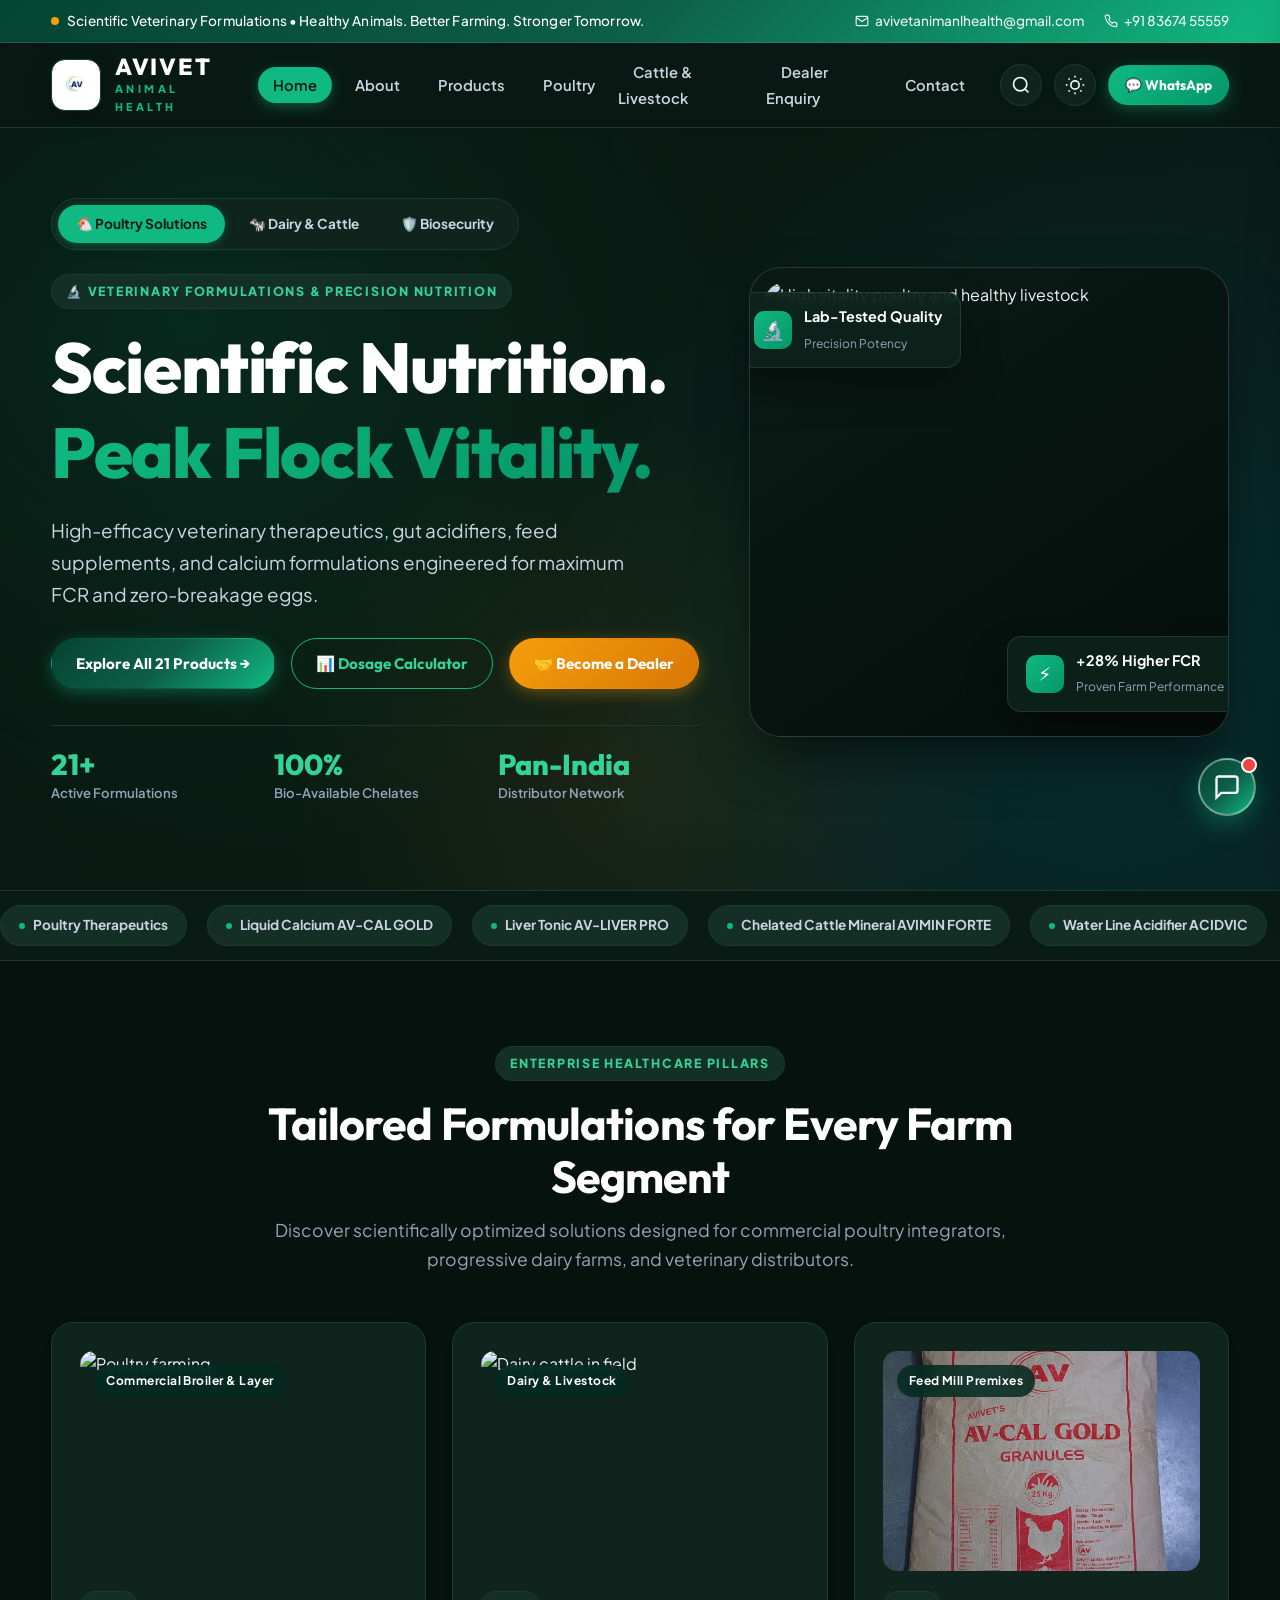
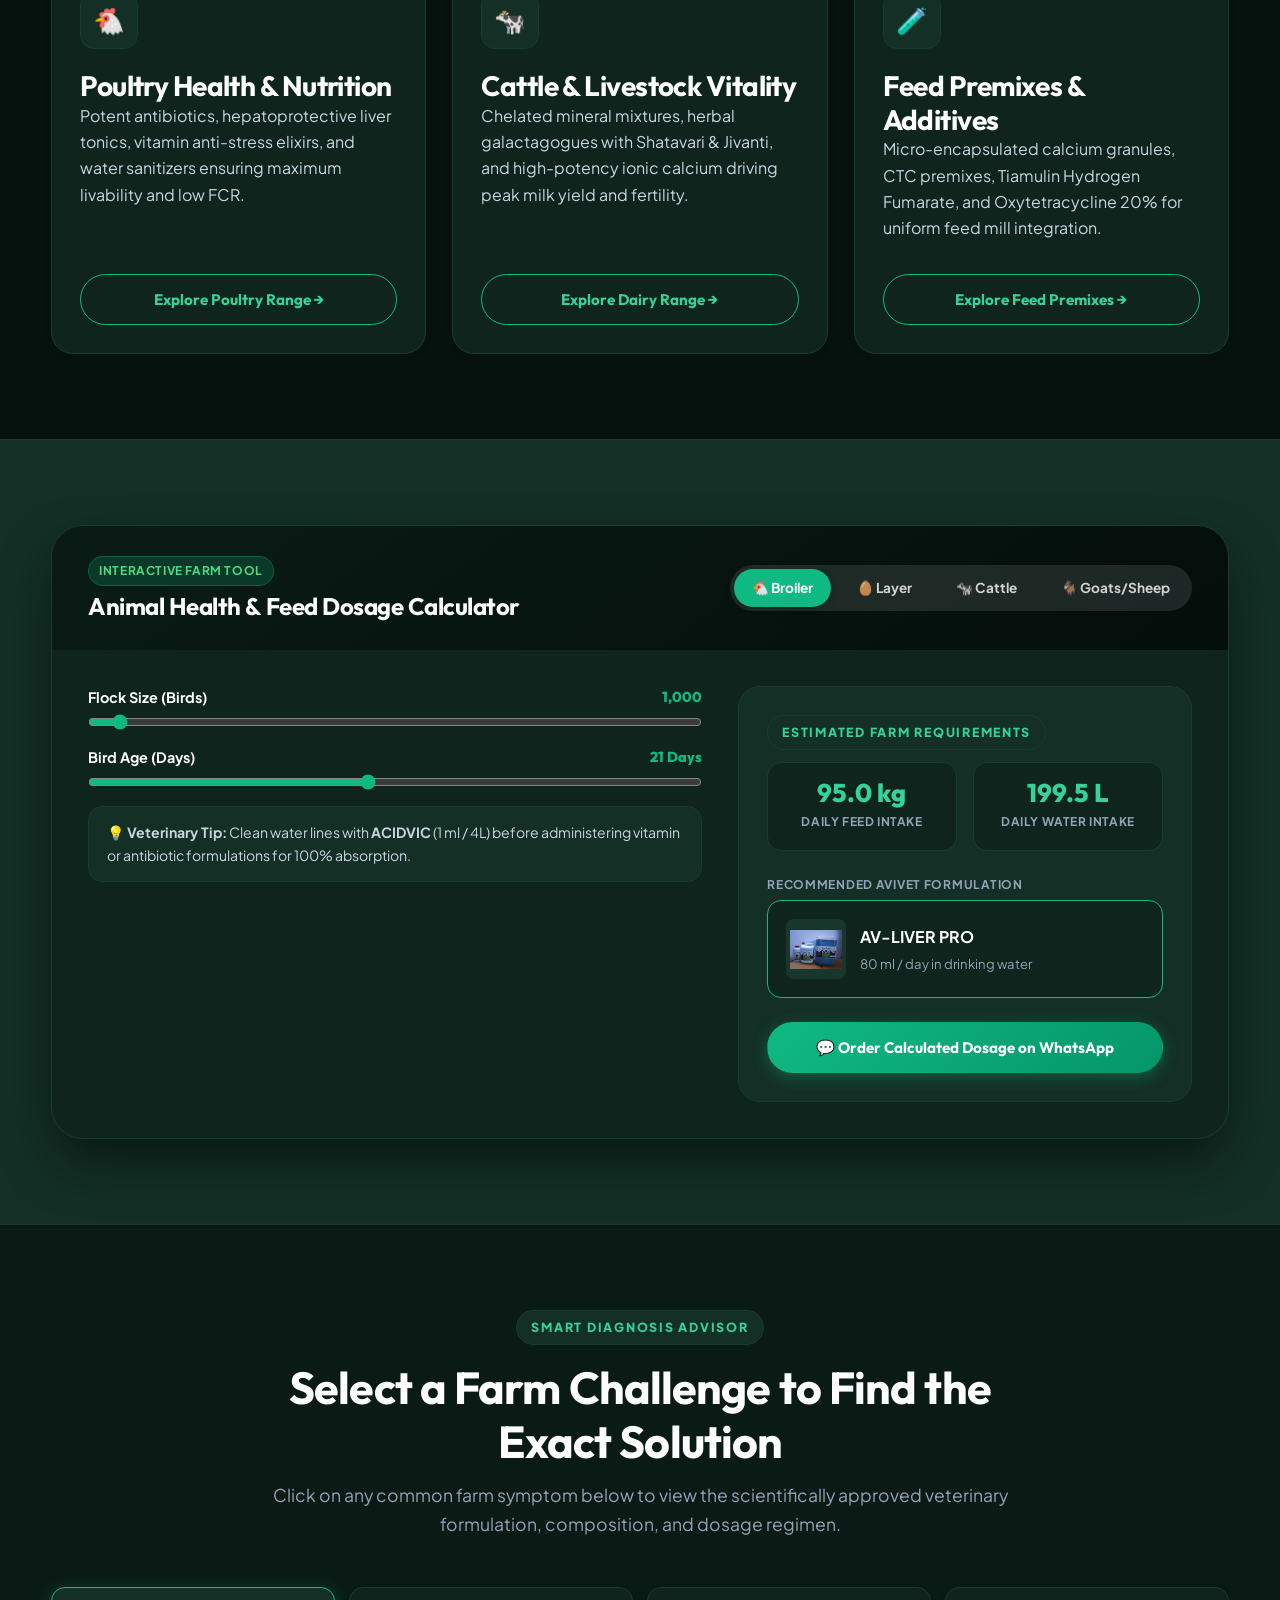
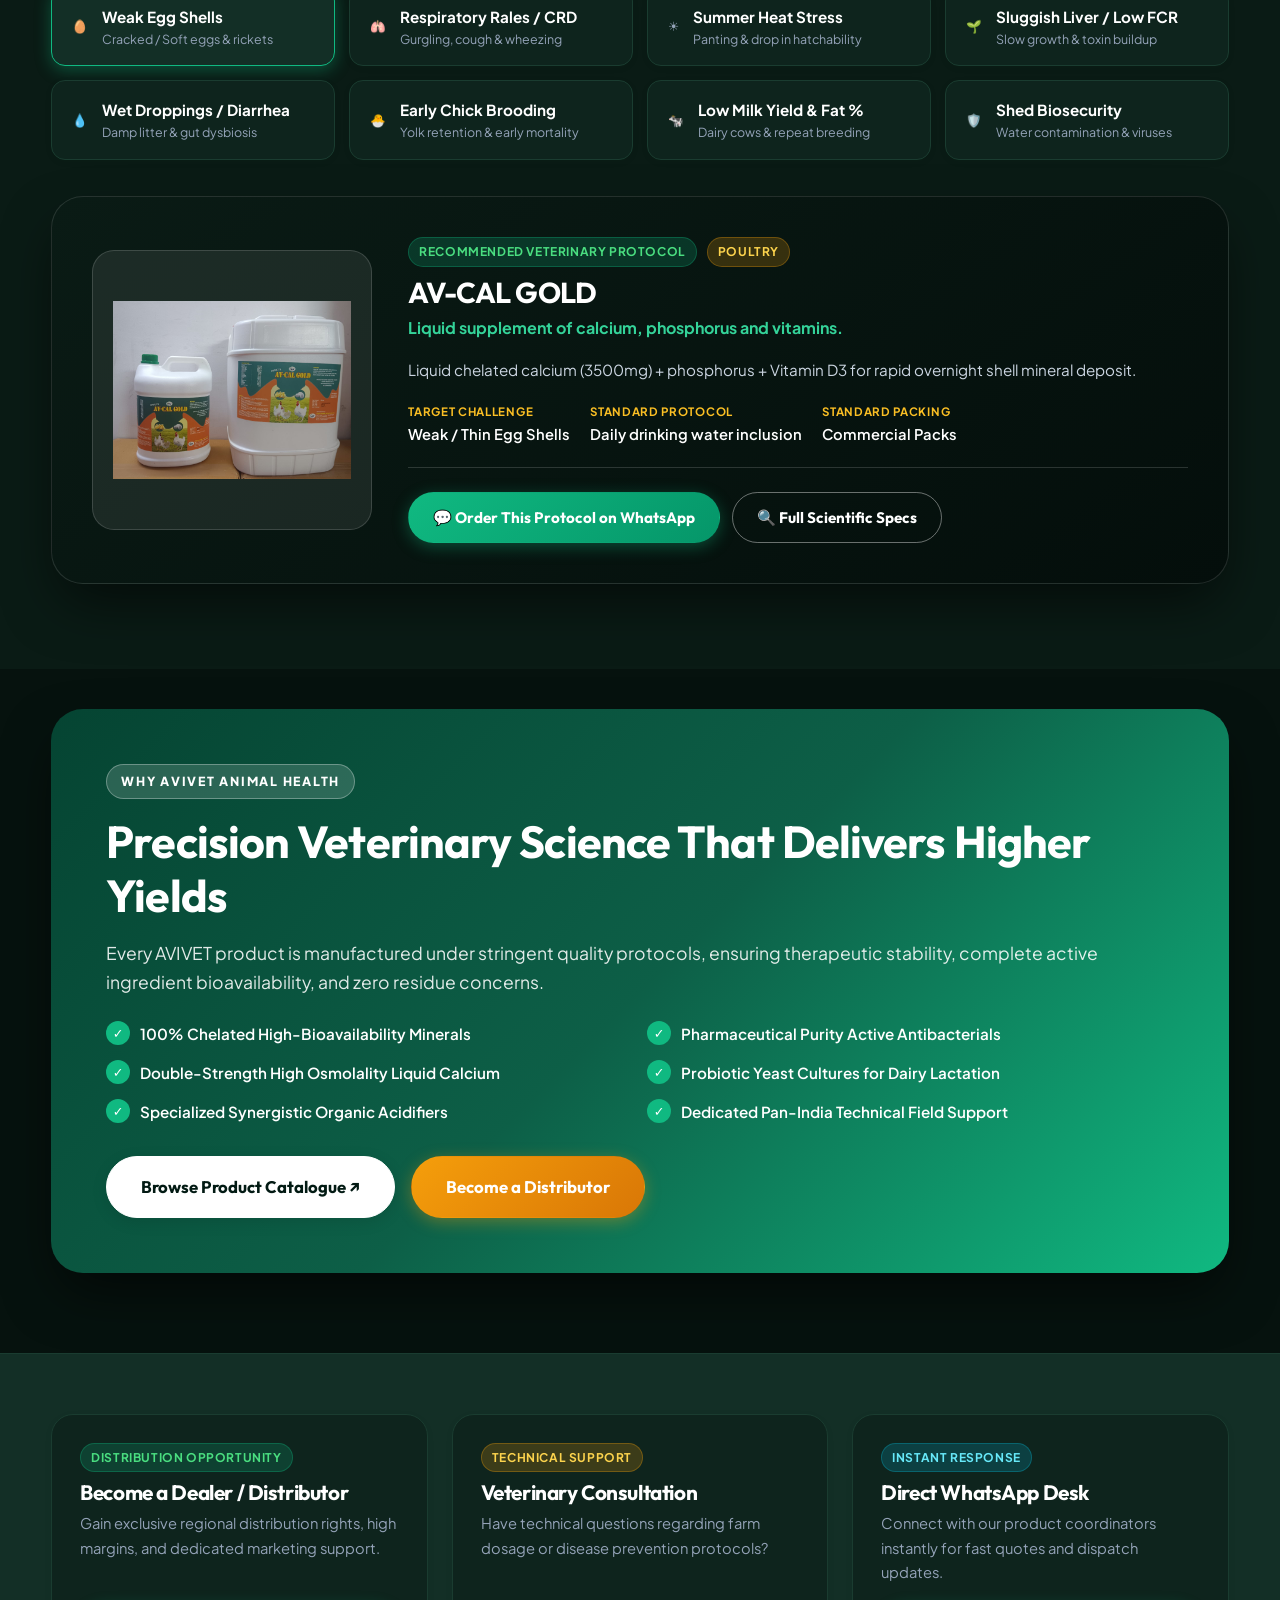
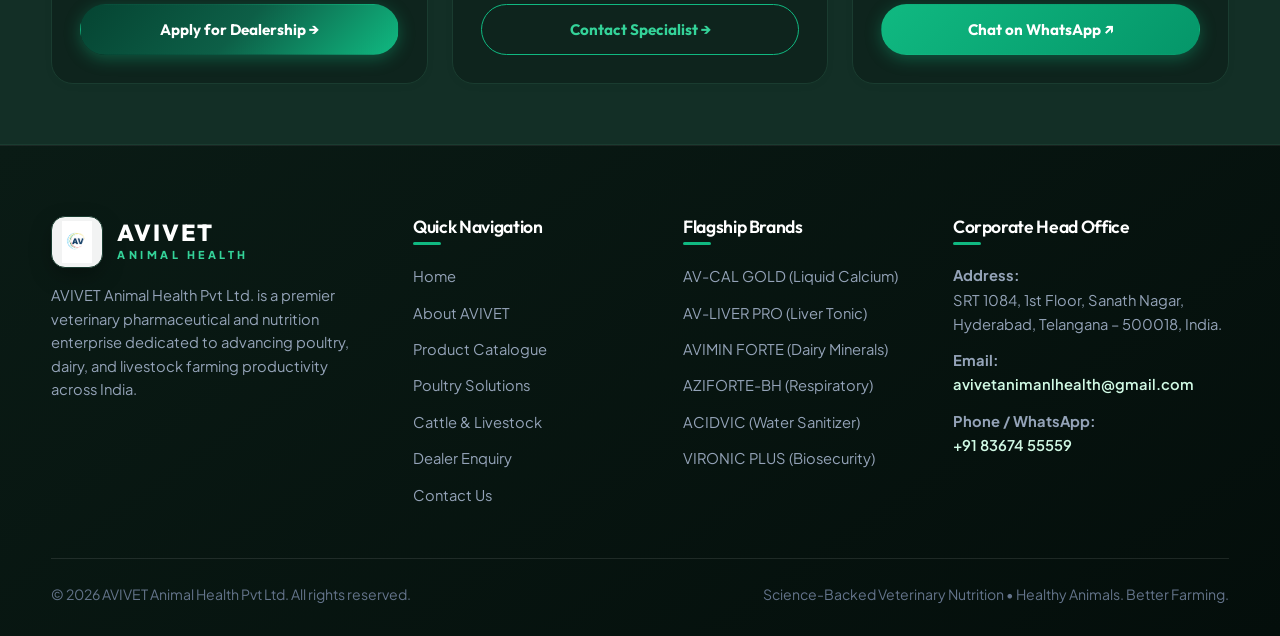
==== commit 9edf33f7: "update asset links to include versioning and improve cache management" ====
--- a/index.html
+++ b/index.html
@@ -8,9 +8,9 @@
   <link rel="icon" href="assets/images/favicon.png">
   
   <!-- Stylesheets -->
-  <link rel="stylesheet" href="assets/css/style.css">
-  <link rel="stylesheet" href="assets/css/advanced.css">
-  <link rel="stylesheet" href="assets/css/premium.css">
+  <link rel="stylesheet" href="assets/css/style.css?v=3.0">
+  <link rel="stylesheet" href="assets/css/advanced.css?v=3.0">
+  <link rel="stylesheet" href="assets/css/premium.css?v=3.0">
 
   <link rel="manifest" href="manifest.json">
   <meta name="theme-color" content="#06120e">
@@ -523,8 +523,8 @@
   <button class="back-top" aria-label="Back to top">↑</button>
 
   <!-- Core Scripts -->
-  <script src="assets/data/products-data.js"></script>
-  <script src="assets/js/main.js"></script>
-  <script src="assets/js/advanced.js"></script>
+  <script src="assets/data/products-data.js?v=3.0"></script>
+  <script src="assets/js/main.js?v=3.0"></script>
+  <script src="assets/js/advanced.js?v=3.0"></script>
 </body>
 </html>
--- a/assets/css/style.css
+++ b/assets/css/style.css
@@ -898,33 +898,71 @@
 }
 
 /* ==========================================================================
-   Product Cards & Grid Display
+   Product Cards & Grid Display (Light & Dark Mode)
    ========================================================================== */
+.card.product-card,
 .product-card {
   display: flex;
   flex-direction: column;
-  padding: 20px;
+  padding: 22px;
+  background: #ffffff;
+  border: 1px solid #e2e8f0;
+  border-radius: var(--radius-lg);
+  box-shadow: var(--shadow-sm);
+  transition: transform var(--trans-base), box-shadow var(--trans-base), border-color var(--trans-base);
+  position: relative;
+  overflow: hidden;
+  height: 100%;
+}
+
+.card.product-card:hover,
+.product-card:hover {
+  transform: translateY(-6px);
+  box-shadow: var(--shadow-lg);
+  border-color: var(--emerald);
+}
+
+[data-theme="dark"] .card.product-card,
+[data-theme="dark"] .product-card {
+  background: #153427 !important;
+  border: 1px solid #285d46 !important;
+  box-shadow: 0 4px 20px rgba(0, 0, 0, 0.45) !important;
+}
+
+[data-theme="dark"] .card.product-card:hover,
+[data-theme="dark"] .product-card:hover {
+  transform: translateY(-6px);
+  border-color: #10b981 !important;
+  box-shadow: 0 8px 30px rgba(16, 185, 129, 0.25) !important;
 }
 
 .product-art-wrap {
-  height: 230px;
+  height: 220px;
   border-radius: var(--radius-md);
-  background: var(--bg-subtle-2);
-  border: 1px solid var(--border-color);
-  padding: 12px;
+  background: #f0fdf4;
+  border: 1px solid #d1fae5;
+  padding: 14px;
   display: flex;
   align-items: center;
   justify-content: center;
   position: relative;
   overflow: hidden;
-  margin-bottom: 18px;
+  margin-bottom: 16px;
   cursor: pointer;
+  transition: background-color var(--trans-fast), border-color var(--trans-fast);
+}
+
+[data-theme="dark"] .product-art-wrap {
+  background: #1c4434 !important;
+  border-color: #285d46 !important;
 }
 
 .product-art-wrap img {
   max-height: 100%;
   max-width: 100%;
   object-fit: contain;
+  display: block;
+  margin: 0 auto;
   transition: transform var(--trans-smooth);
 }
 
@@ -935,33 +973,50 @@
 .product-meta-row {
   display: flex;
   align-items: center;
-  justify-content: space-between;
-  gap: 10px;
-  margin-bottom: 10px;
+  justify-content: flex-start;
+  gap: 8px;
+  flex-wrap: wrap;
+  margin-bottom: 12px;
 }
 
 .product-card h3 {
-  font-size: 1.25rem;
+  font-size: 1.2rem;
   margin-bottom: 8px;
   color: var(--text-heading);
+  line-height: 1.25;
+}
+
+[data-theme="dark"] .product-card h3 {
+  color: #f0fdf4 !important;
 }
 
 .product-card p.prod-desc {
-  font-size: 0.9rem;
+  font-size: 0.88rem;
   color: var(--text-muted);
-  line-height: 1.5;
-  margin-bottom: 16px;
+  line-height: 1.55;
+  margin-bottom: 14px;
   flex-grow: 1;
+}
+
+[data-theme="dark"] .product-card p.prod-desc {
+  color: #a7c4b5 !important;
 }
 
 .product-card .prod-composition {
   font-size: 0.8rem;
-  background: var(--bg-subtle);
-  border: 1px solid var(--border-color);
-  padding: 8px 12px;
+  background: #f0fdf4;
+  border: 1px solid #d1fae5;
+  padding: 10px 12px;
   border-radius: var(--radius-sm);
   color: var(--text-secondary);
-  margin-bottom: 18px;
+  margin-bottom: 16px;
+  line-height: 1.5;
+}
+
+[data-theme="dark"] .product-card .prod-composition {
+  background: #193e2f !important;
+  border-color: #285d46 !important;
+  color: #a7c4b5 !important;
 }
 
 .product-card .prod-composition strong {
@@ -970,21 +1025,27 @@
   font-size: 0.72rem;
   text-transform: uppercase;
   letter-spacing: 0.05em;
-  margin-bottom: 2px;
+  margin-bottom: 3px;
 }
 
 [data-theme="dark"] .product-card .prod-composition strong {
-  color: var(--emerald-light);
+  color: #4ade80 !important;
 }
 
 .product-action-row {
   display: flex;
-  gap: 10px;
+  gap: 8px;
   margin-top: auto;
+  flex-wrap: wrap;
 }
 
 .product-action-row .btn {
   flex: 1;
+  min-width: 0;
+  text-align: center;
+  justify-content: center;
+  padding: 10px 14px;
+  font-size: 0.88rem;
 }
 
 /* ==========================================================================
@@ -1372,14 +1433,23 @@
 /* ==========================================================================
    Comprehensive Mobile & Tablet Responsiveness
    ========================================================================== */
+
+/* ---- TABLET: 1024px ---- */
 @media (max-width: 1024px) {
   .hero-grid { grid-template-columns: 1fr; gap: 40px; }
   .grid-4 { grid-template-columns: repeat(2, 1fr); }
   .footer-grid { grid-template-columns: 1fr 1fr; gap: 36px; }
   .contact-grid { grid-template-columns: 1fr; gap: 36px; }
   .hero-visual-card { max-width: 560px; margin-inline: auto; width: 100%; }
-}
-
+
+  /* Product grid: 2 columns on tablet */
+  #catalogueProductGrid,
+  .grid-3[id*="Product"], .grid-3[id*="product"] {
+    grid-template-columns: repeat(2, 1fr) !important;
+  }
+}
+
+/* ---- MOBILE LANDSCAPE: 860px ---- */
 @media (max-width: 860px) {
   /* Navigation Drawer Mobile */
   .nav-links {
@@ -1400,7 +1470,7 @@
   }
 
   [data-theme="dark"] .nav-links {
-    background: rgba(11, 31, 23, 0.97);
+    background: rgba(14, 32, 25, 0.98);
     border-bottom-color: var(--emerald);
   }
 
@@ -1442,30 +1512,12 @@
   }
 
   /* Section Spacing & Layouts */
-  section {
-    padding: 56px 0;
-  }
-
-  .page-hero {
-    padding: 48px 0 54px;
-  }
-
-  .page-hero h1 {
-    font-size: clamp(1.85rem, 6vw, 2.6rem);
-  }
-
-  .hero-section {
-    padding: 48px 0 64px;
-  }
-
-  .hero-copy h1 {
-    font-size: clamp(2rem, 6.5vw, 2.85rem);
-  }
-
-  .hero-copy p.lead {
-    font-size: 1.05rem;
-    margin-bottom: 24px;
-  }
+  section { padding: 28px 0; }
+  .page-hero { padding: 28px 0 24px; }
+  .page-hero h1 { font-size: clamp(1.6rem, 5.5vw, 2.2rem); margin-bottom: 8px; }
+  .hero-section { padding: 32px 0 48px; }
+  .hero-copy h1 { font-size: clamp(1.85rem, 6vw, 2.6rem); }
+  .hero-copy p.lead { font-size: 0.95rem; margin-bottom: 18px; }
 
   .hero-actions {
     display: flex;
@@ -1473,54 +1525,40 @@
     width: 100%;
     gap: 12px;
   }
-
-  .hero-actions .btn {
-    width: 100%;
-    justify-content: center;
-  }
+  .hero-actions .btn { width: 100%; justify-content: center; }
 
   .hero-stats-strip {
     grid-template-columns: repeat(3, 1fr);
     gap: 12px;
     padding-top: 20px;
   }
-
-  .hero-stat-item strong {
-    font-size: 1.45rem;
+  .hero-stat-item strong { font-size: 1.45rem; }
+  .hero-stat-item span { font-size: 0.75rem; }
+
+  /* Grid collapse across all pages */
+  .grid-3 { grid-template-columns: 1fr !important; }
+  .grid-2 { grid-template-columns: 1fr !important; }
+  .grid-4 { grid-template-columns: 1fr !important; }
+  .cta-grid { grid-template-columns: 1fr !important; }
+  .feature-banner ul { grid-template-columns: 1fr !important; }
+  .feature-banner { padding: 32px 20px; }
+  .form-row { grid-template-columns: 1fr !important; gap: 16px; }
+
+  /* Product grid: 1 column on mobile */
+  #catalogueProductGrid {
+    grid-template-columns: 1fr !important;
+    gap: 20px !important;
   }
 
-  .hero-stat-item span {
-    font-size: 0.75rem;
-  }
-
-  .grid-3 { grid-template-columns: 1fr; }
-  .grid-2 { grid-template-columns: 1fr; }
-  .cta-grid { grid-template-columns: 1fr; }
-  .feature-banner ul { grid-template-columns: 1fr; }
-  .feature-banner { padding: 32px 20px; }
-  .form-row { grid-template-columns: 1fr; gap: 16px; }
-  
   /* Top Announcement Bar */
-  .topbar {
-    padding: 8px 0;
-  }
-
+  .topbar { padding: 8px 0; }
   .topbar .container {
     flex-direction: column;
     gap: 6px;
     text-align: center;
   }
-
-  .topbar-highlight {
-    justify-content: center;
-    font-size: 0.78rem;
-  }
-
-  .topbar-contact {
-    justify-content: center;
-    gap: 14px;
-    font-size: 0.78rem;
-  }
+  .topbar-highlight { justify-content: center; font-size: 0.78rem; }
+  .topbar-contact { justify-content: center; gap: 14px; font-size: 0.78rem; }
 
   /* Form Inputs (Prevent iOS auto-zoom) */
   input[type="text"],
@@ -1533,55 +1571,37 @@
   }
 
   /* Back to Top Mobile Placement */
-  .back-top {
-    bottom: 86px;
-    right: 16px;
-    width: 44px;
-    height: 44px;
+  .back-top { bottom: 86px; right: 16px; width: 44px; height: 44px; }
+
+  /* Product filter bar wraps cleanly */
+  #catalogueFilters {
+    flex-direction: column !important;
+    align-items: flex-start !important;
+    gap: 12px !important;
   }
-}
-
+  #catalogueFilters > div:first-child {
+    overflow-x: auto;
+    -webkit-overflow-scrolling: touch;
+    flex-wrap: nowrap;
+    padding-bottom: 4px;
+    gap: 8px;
+  }
+}
+
+/* ---- MOBILE PORTRAIT: 600px ---- */
 @media (max-width: 600px) {
-  .container {
-    padding-inline: 16px;
-  }
-
-  .brand-logo-wrap {
-    width: 36px;
-    height: 36px;
-  }
-
-  .brand-text strong {
-    font-size: 1.15rem;
-  }
-
-  .brand-text span {
-    font-size: 0.55rem;
-  }
-
-  .nav-tools {
-    gap: 6px;
-  }
-
-  .tool-icon-btn {
-    width: 38px;
-    height: 38px;
-  }
-
-  .nav-tools .btn-sm {
-    padding: 7px 12px;
-    font-size: 0.8rem;
-  }
-
-  .hero-stats-strip {
-    grid-template-columns: 1fr;
-    gap: 16px;
-    text-align: center;
-  }
-
-  .hero-main-img-wrap {
-    height: 260px;
-  }
+  .container { padding-inline: 16px; }
+
+  .brand-logo-wrap { width: 36px; height: 36px; }
+  .brand-text strong { font-size: 1.15rem; }
+  .brand-text span { font-size: 0.55rem; }
+
+  .nav-tools { gap: 6px; }
+  .tool-icon-btn { width: 38px; height: 38px; }
+  .nav-tools .btn-sm { padding: 7px 12px; font-size: 0.8rem; }
+
+  .hero-stats-strip { grid-template-columns: 1fr; gap: 16px; text-align: center; }
+  .hero-main-img-wrap { height: 260px; }
 
   .floating-glass-badge {
     position: static;
@@ -1590,29 +1610,38 @@
     justify-content: center;
   }
 
-  .footer-grid {
-    grid-template-columns: 1fr;
-    gap: 32px;
-  }
-
-  .grid-4 {
-    grid-template-columns: 1fr;
-  }
-
-  .product-action-row {
-    flex-direction: column;
-    gap: 8px;
-  }
-
-  .product-action-row .btn {
-    width: 100%;
-    justify-content: center;
-  }
-
-  .footer-bottom {
-    flex-direction: column;
-    text-align: center;
-    gap: 8px;
-  }
-}
-
+  .footer-grid { grid-template-columns: 1fr; gap: 32px; }
+  .grid-4 { grid-template-columns: 1fr; }
+
+  /* Product action buttons stacked on small phone */
+  .product-action-row { flex-direction: column; gap: 8px; }
+  .product-action-row .btn { width: 100% !important; justify-content: center; }
+
+  /* Product card: tighten padding on small screens */
+  .product-card { padding: 16px; }
+  .product-art-wrap { height: 200px; }
+
+  .footer-bottom { flex-direction: column; text-align: center; gap: 8px; }
+}
+
+/* ==========================================================================
+   Badge Dark Mode Colors
+   ========================================================================== */
+[data-theme="dark"] .badge-emerald {
+  background: rgba(16, 185, 129, 0.2) !important;
+  color: #4ade80 !important;
+  border: 1px solid rgba(16, 185, 129, 0.3) !important;
+}
+
+[data-theme="dark"] .badge-cyan {
+  background: rgba(6, 182, 212, 0.2) !important;
+  color: #67e8f9 !important;
+  border: 1px solid rgba(6, 182, 212, 0.3) !important;
+}
+
+[data-theme="dark"] .badge-gold {
+  background: rgba(245, 158, 11, 0.2) !important;
+  color: #fcd34d !important;
+  border: 1px solid rgba(245, 158, 11, 0.3) !important;
+}
+
--- a/assets/css/advanced.css
+++ b/assets/css/advanced.css
@@ -1011,14 +1011,13 @@
    Scroll Reveal & Animation Utilities
    ========================================================================== */
 .reveal-init {
-  opacity: 0;
-  transform: translateY(28px);
-  transition: opacity 0.7s cubic-bezier(0.16, 1, 0.3, 1), transform 0.7s cubic-bezier(0.16, 1, 0.3, 1);
+  opacity: 1;
+  transform: none;
 }
 
 .reveal-init.revealed {
   opacity: 1;
-  transform: translateY(0);
+  transform: none;
 }
 
 /* 3D Tilt Card Class */
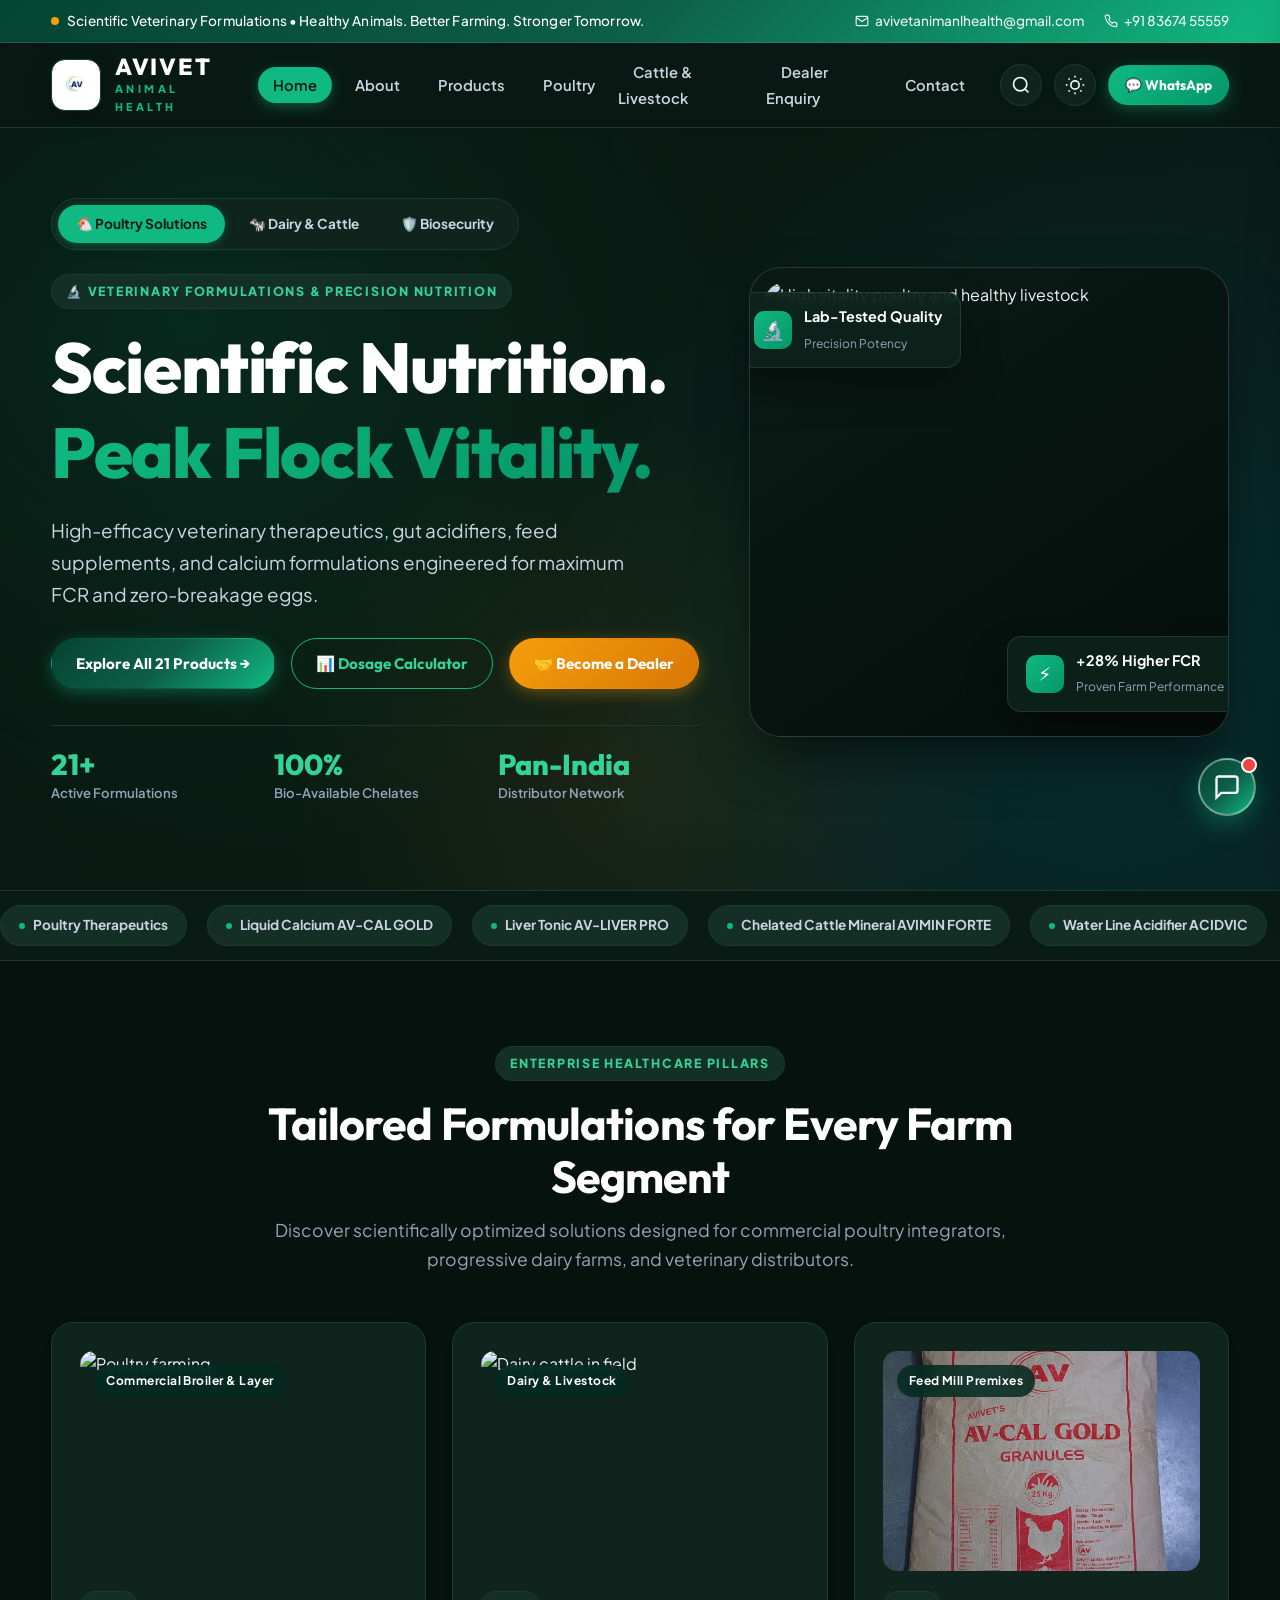
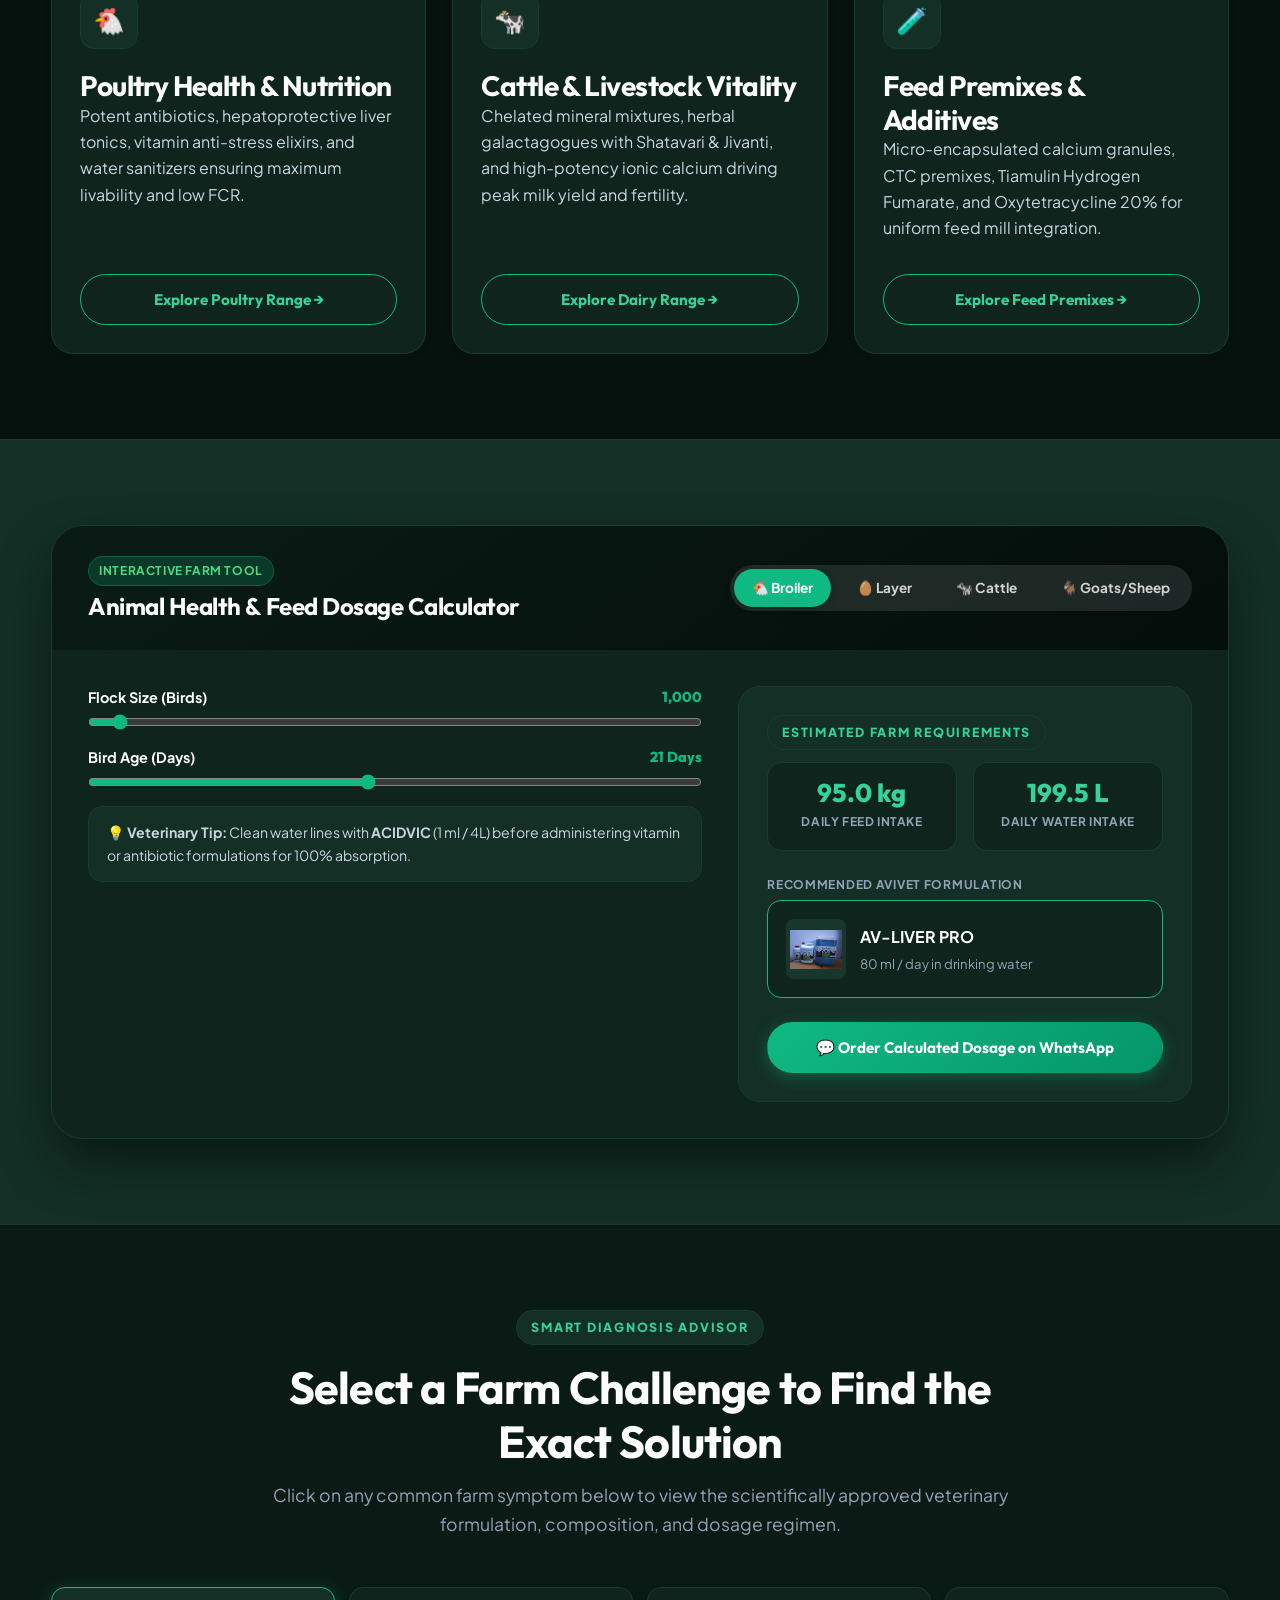
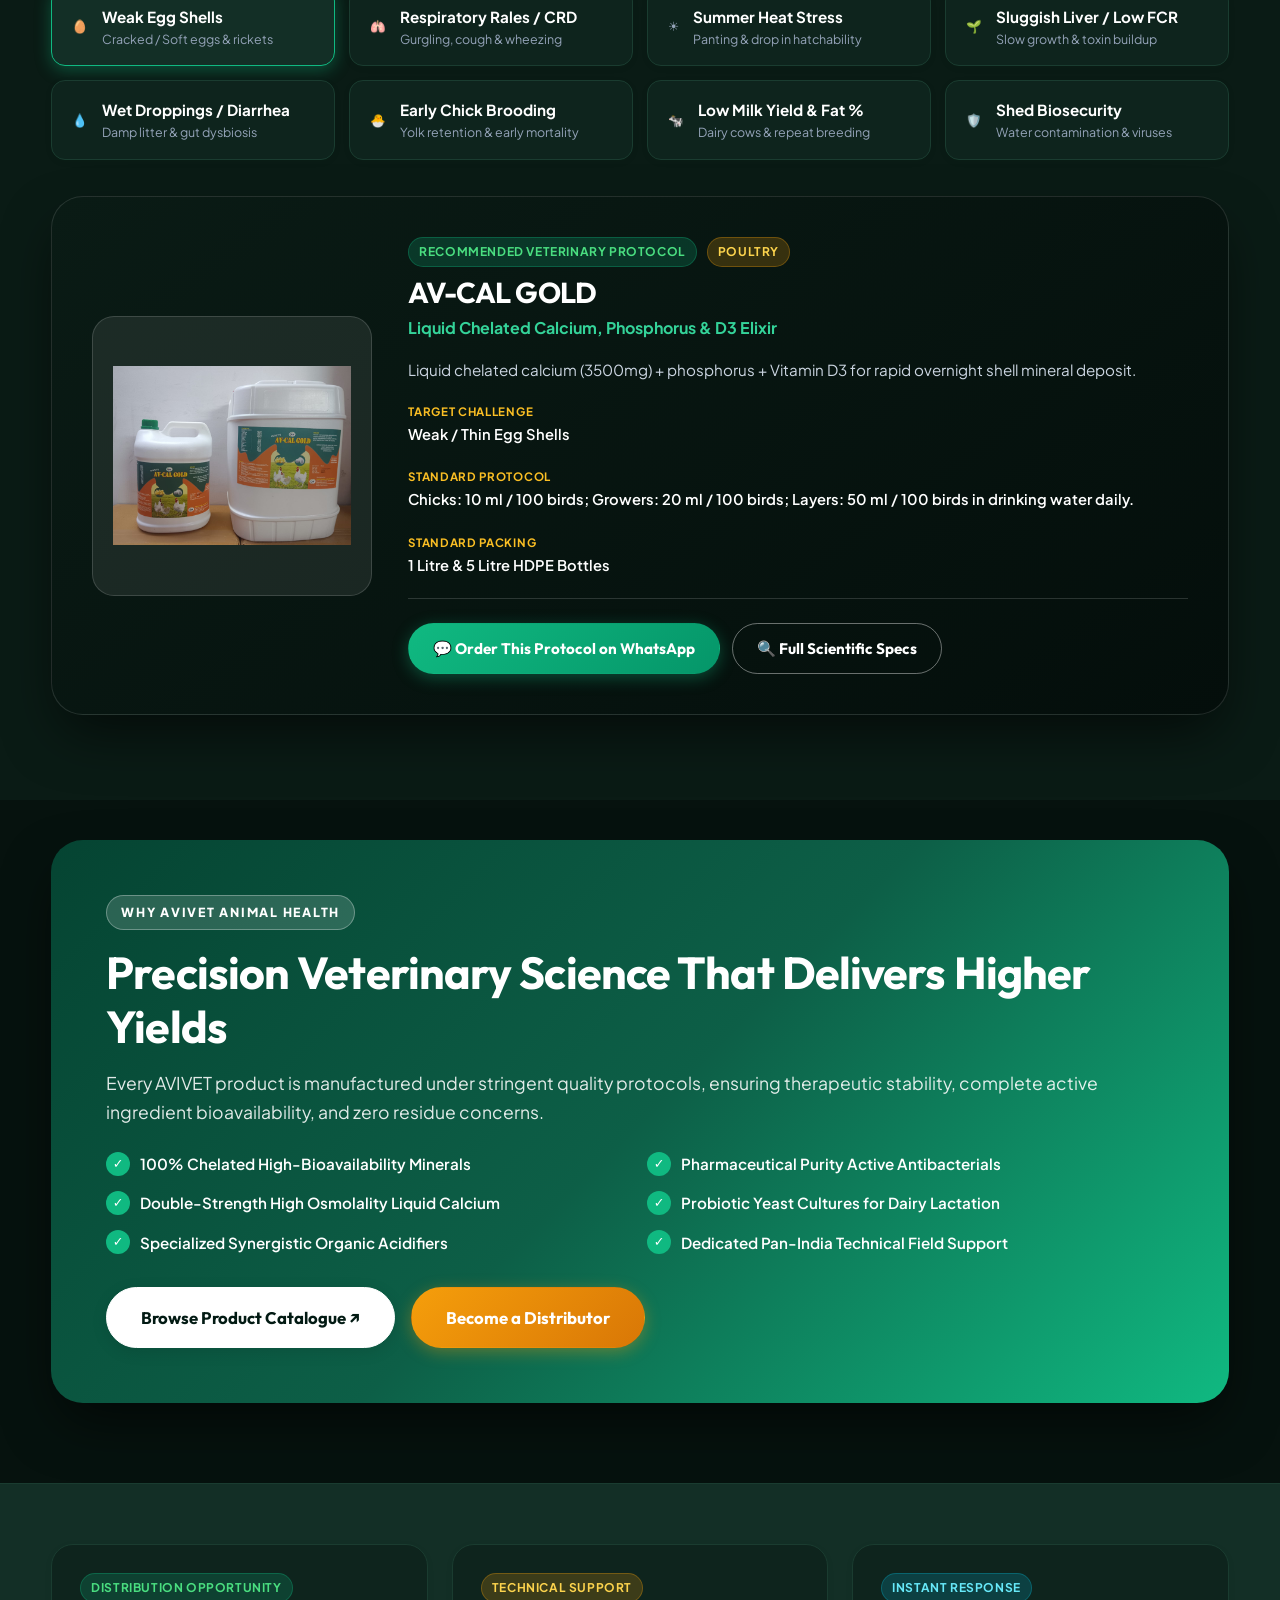
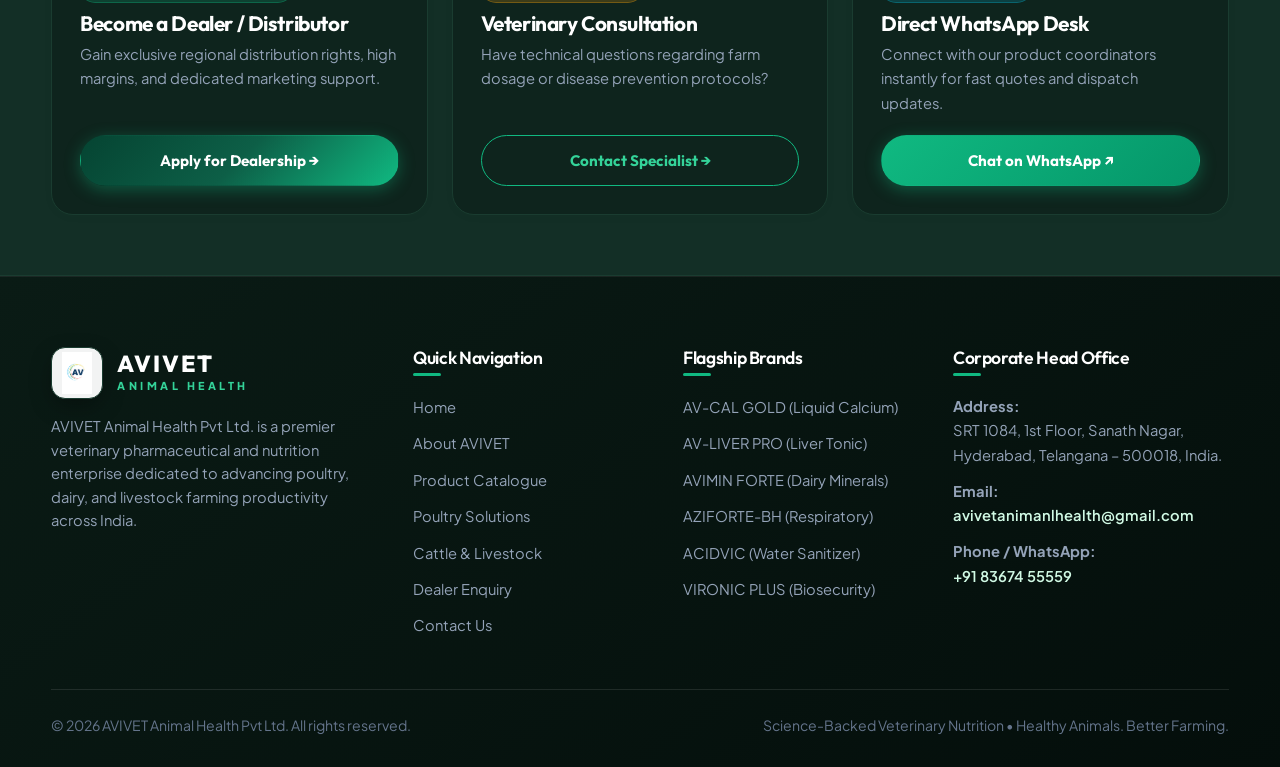
==== commit 10ea2eb8: "add mobile products link to multiple pages" ====
--- a/index.html
+++ b/index.html
@@ -78,6 +78,7 @@
         </a>
 
         <!-- Mobile Menu Toggle -->
+        <a class="mobile-products-link" href="products.html">Products</a>
         <button class="menu-btn" aria-label="Toggle navigation">☰</button>
       </div>
     </nav>
--- a/assets/css/style.css
+++ b/assets/css/style.css
@@ -381,6 +381,10 @@
   padding: 4px;
 }
 
+.mobile-products-link {
+  display: none;
+}
+
 /* ==========================================================================
    Buttons, Badges & UI Elements
    ========================================================================== */
@@ -1511,6 +1515,25 @@
     border-radius: var(--radius-sm);
   }
 
+  .mobile-products-link {
+    display: inline-flex;
+    align-items: center;
+    justify-content: center;
+    min-height: 42px;
+    padding: 0 12px;
+    border-radius: var(--radius-pill);
+    background: var(--emerald);
+    color: var(--primary-dark);
+    font-size: 0.82rem;
+    font-weight: 800;
+    white-space: nowrap;
+    box-shadow: 0 4px 14px var(--emerald-glow);
+  }
+
+  .nav-tools > .btn.btn-emerald {
+    display: none;
+  }
+
   /* Section Spacing & Layouts */
   section { padding: 28px 0; }
   .page-hero { padding: 28px 0 24px; }
